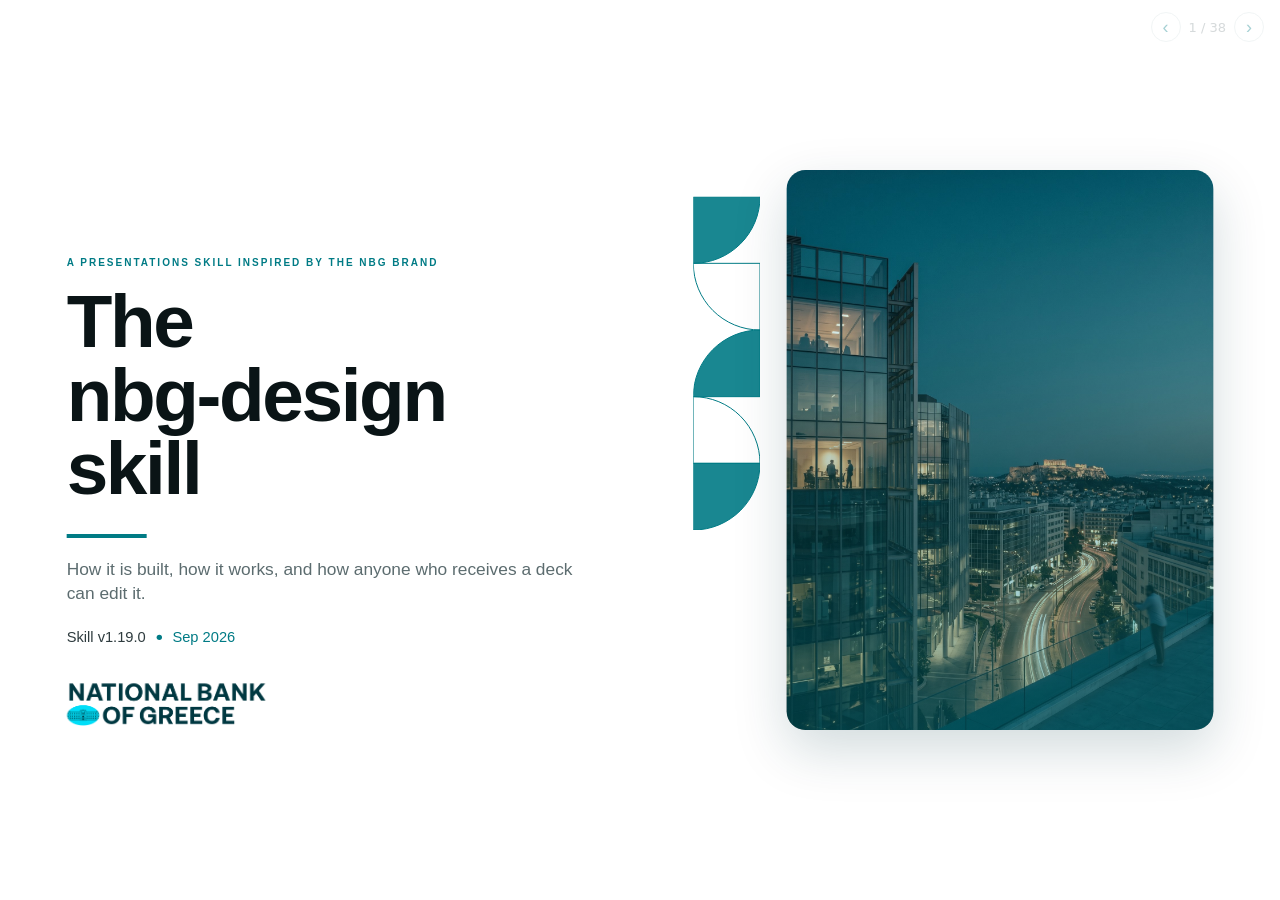
==== deck/NBG-Design-Skill-Explained-latest.html @ 37086b49 "The nbg-design skill — explained: 38-slide deck, generator, diagrams, GitHub Pages A self-contained " ====
<!doctype html>
<html lang="en"><head><meta charset="utf-8"><meta name="viewport" content="width=device-width,initial-scale=1">
<title>The nbg-design skill — a presentations skill inspired by the NBG brand</title>
<style>:root{--acc:#007B85;--ink:#0A1416;--ink2:#2E3B3E;--ink3:#5C6C6F;--hair:#D9E4E5;--hair2:#EBF1F2;--tint:rgba(0,123,133,.07)}
*{box-sizing:border-box}
html,body{margin:0;padding:0;background:#fff;overflow:hidden;height:100%}
body{font-family:"Aptos","Inter",-apple-system,BlinkMacSystemFont,"Segoe UI",Helvetica,Arial,sans-serif;color:var(--ink);-webkit-font-smoothing:antialiased}
#frame{position:fixed;inset:0;overflow:hidden;background:#fff}
#stage{position:absolute;left:0;top:0;width:1920px;height:1080px;transform-origin:0 0}
.slide{position:absolute;inset:0;width:1920px;height:1080px;background:#fff;display:none;overflow:hidden}
.slide.active{display:block}
#nav{position:fixed;right:16px;top:12px;opacity:.35;transition:opacity .2s;display:flex;gap:8px;align-items:center;font:13px/1 system-ui;color:#8A9699;z-index:9}
#nav button{border:1px solid var(--hair);background:#fff;color:var(--acc);width:30px;height:30px;border-radius:15px;cursor:pointer;font-size:18px;line-height:1}
b{font-weight:700}
.acc{color:var(--acc)}
.muted{color:var(--ink3)}
.light{font-weight:300}
sup{font-size:.5em;vertical-align:top;position:relative;top:.12em}
.ico{flex:none;display:block}

/* header / footer */
.hdr{position:absolute;left:80px;right:80px;top:56px}
.eyebrow{font-size:15px;font-weight:600;letter-spacing:.2em;text-transform:uppercase;color:var(--acc)}
.title{font-size:44px;line-height:1.1;font-weight:700;letter-spacing:-.3px;margin:14px 0 0;color:var(--ink)}
.title.big-t{font-size:60px;letter-spacing:-1px;margin-top:18px}
.sub{font-size:23px;line-height:1.35;color:var(--ink3);margin:14px 0 0;max-width:1640px}
.body{position:absolute;left:80px;right:80px;top:270px;bottom:120px}
.ftr{position:absolute;left:80px;right:80px;bottom:38px;height:34px;display:flex;align-items:center;justify-content:space-between}
.ftr-l{display:flex;align-items:center;gap:22px}
.ftr-note{font-size:14px;color:#8A9699}
.pg{font-size:16px;font-weight:600;color:#8A9699;font-variant-numeric:tabular-nums}
.logo-small{width:160px;height:34px;background:url("[data-uri]") no-repeat left center/contain}
.logo-primary{width:300px;height:64px;background:url("[data-uri]") no-repeat left center/contain}

/* cover */
.cover-l{position:absolute;left:100px;top:250px;width:900px}
.cover-title{font-size:132px;line-height:.98;font-weight:700;letter-spacing:-4px;margin:26px 0 0;color:var(--ink)}
.cover-rule{width:120px;height:6px;background:var(--acc);margin:44px 0 30px}
.cover-sub{font-size:26px;line-height:1.35;color:var(--ink3);max-width:760px;margin:0}
.cover-meta{display:flex;align-items:center;gap:16px;font-size:22px;margin-top:36px;color:var(--ink2)}
.cover-meta .dot{width:8px;height:8px;border-radius:4px;background:var(--acc)}
.cover-logo{position:absolute;left:0;top:640px}
.cover-photo{position:absolute;right:100px;top:120px;width:640px;height:840px;border-radius:28px;background-size:cover;background-position:center;box-shadow:0 30px 80px rgba(0,56,65,.18)}
.cover-photo::after{content:"";position:absolute;inset:0;border-radius:28px;background:linear-gradient(180deg,rgba(0,123,133,.05),rgba(0,123,133,.45))}
.motif{position:absolute;pointer-events:none;z-index:0}
.cover-photo{z-index:1}
.cover-l{z-index:2}

/* agenda */
.ag-left{position:absolute;left:100px;top:300px;width:460px}
.ag-title{font-size:96px;font-weight:700;letter-spacing:-3px;line-height:1;margin-top:26px}
.ag-rule{width:120px;height:6px;background:var(--acc);margin:40px 0 26px}
.ag-cap{font-size:20px;color:var(--ink3);line-height:1.4;margin:0}
.ag-vline{position:absolute;left:660px;top:120px;bottom:120px;width:1px;background:var(--hair)}
.ag-list{position:absolute;left:760px;top:118px;right:80px;margin:0;padding:0;list-style:none}
.ag-item{display:flex;align-items:center;gap:34px;height:92px;border-bottom:1px solid var(--hair2);font-size:30px;letter-spacing:.02em;color:var(--ink2)}
.ag-num{font-size:20px;font-weight:700;color:var(--acc);width:48px;font-variant-numeric:tabular-nums;opacity:.65}
.ag-item.on{color:var(--acc);font-weight:700}
.ag-item.on .ag-num{opacity:1}
.ag-item.on::before{content:"";width:12px;height:12px;border-radius:6px;background:var(--acc);margin-right:-18px}

/* generic layout */
.cols{display:grid}
.grid3{display:grid;grid-template-columns:repeat(3,1fr);gap:24px}
.grid4{display:grid;grid-template-columns:repeat(4,1fr);gap:22px}
.seclbl{font-size:15px;font-weight:700;letter-spacing:.16em;text-transform:uppercase;color:var(--acc);padding-left:16px;border-left:4px solid var(--acc);line-height:1.2}
.secblock{margin-bottom:44px}
.secblock .bul{font-size:26px;line-height:1.5;color:var(--ink2);margin:18px 0 0 20px;max-width:1100px}
.bul{font-size:22px;line-height:1.5;color:var(--ink2)}
.stat-col{display:flex;flex-direction:column;gap:22px}
.stat{border:1px solid var(--hair);border-left:5px solid var(--acc);border-radius:8px;padding:22px 26px}
.stat-n{font-size:52px;font-weight:700;color:var(--acc);letter-spacing:-1.5px;line-height:1}
.stat-l{font-size:17px;color:var(--ink3);line-height:1.35;margin-top:8px}
.band{border:1.5px solid var(--acc);border-radius:10px;background:var(--tint);padding:22px 40px}
.band-t{margin:0;font-size:26px;font-weight:700;color:var(--acc);text-align:center;line-height:1.35}
.band.big{display:flex;gap:40px;align-items:center;justify-content:space-around;padding:30px 48px}
.band-stat{text-align:center}
.band-stat.wide{max-width:520px}
.band-stat .stat-n{font-size:64px}
.band-stat .stat-l{font-size:18px}

.mini{border:1px solid var(--hair);border-top:4px solid var(--acc);border-radius:8px;padding:20px 24px 18px;background:#fff}
.mini-h{display:flex;align-items:center;gap:14px;font-size:20px;font-weight:700;margin-bottom:10px}
.mini p{margin:0;font-size:17.5px;line-height:1.45;color:var(--ink2)}
.mini.tall h4{font-size:22px;margin:16px 0 10px}
.mini.tall p{font-size:19px}
.numc{display:inline-flex;align-items:center;justify-content:center;border-radius:50%;background:var(--acc);color:#fff;font-weight:700;flex:none}

.card{border:1px solid var(--hair);border-top:5px solid var(--acc);border-radius:8px;padding:24px 28px;background:#fff}
.card-top{display:flex;justify-content:space-between;align-items:center}
.card h3{margin:0;font-size:24px;color:var(--acc);letter-spacing:.01em}
.card .lead{font-size:19px;font-weight:700;color:var(--ink);margin:16px 0 12px;line-height:1.35}
.card .small{font-size:17.5px;line-height:1.5;color:var(--ink2)}

/* operating model */
.panel{border:1px solid var(--hair);border-left:6px solid var(--hair);border-radius:8px;padding:30px 36px}
.panel.on{border-left-color:var(--acc)}
.panel-h{display:flex;align-items:center;gap:14px;font-size:24px;font-weight:700;margin-bottom:22px;text-transform:uppercase;letter-spacing:.02em}
.panel.on .panel-h{color:var(--acc)}
.stmt{display:flex;gap:16px;font-size:22px;line-height:1.45;color:var(--ink2);padding:16px 0;border-top:1px solid var(--hair2)}
.tick{flex:none;width:12px;height:12px;border-radius:6px;background:var(--acc);margin-top:12px;opacity:.7}
.panel.on .tick{opacity:1}
.arrow-col{display:flex;align-items:center;justify-content:center}

/* comparison table */
table{border-collapse:collapse;width:100%}
.cmp th{text-align:left;font-size:16px;letter-spacing:.14em;text-transform:uppercase;color:var(--ink3);padding:0 20px 16px;border-bottom:2px solid var(--acc)}
.cmp th.acc{color:var(--acc)}
.cmp td{padding:30px 20px;font-size:22px;line-height:1.45;border-bottom:1px solid var(--hair2);vertical-align:top;color:var(--ink2)}
.cmp td.dim{font-size:28px;font-weight:600;color:var(--acc)}
.cmp td.prop{color:var(--ink);font-weight:500;border-left:3px solid var(--acc)}

/* focus cards */
.fcard{display:flex;gap:18px;border:1px solid var(--hair);border-left:5px solid var(--acc);border-radius:8px;padding:18px 20px;min-height:150px}
.fico{flex:none;width:44px;padding-top:2px}
.fcard h4{margin:0 0 6px;font-size:21px}
.fcard p{margin:0;font-size:17px;line-height:1.4;color:var(--ink3)}

/* allocation */
.alloc-h{display:flex;gap:16px;border:1px solid var(--hair);border-left:6px solid var(--acc);border-radius:8px;padding:18px 20px;min-height:132px}
.alloc-h h4{margin:0 0 6px;font-size:22px}
.alloc-h p{margin:0;font-size:17px;line-height:1.4;color:var(--ink3)}
.alloc-list{list-style:none;margin:18px 0 0;padding:0}
.alloc-list li{font-size:16.5px;font-weight:600;padding:8px 0 8px 14px;border-bottom:1px solid var(--hair2);display:flex;gap:14px;line-height:1.3;border-left:3px solid var(--hair2)}
.alloc-list .cnt{color:var(--acc);width:26px;flex:none;font-size:18px}

/* plan columns (Sofia) */
.pcol{border:1px solid var(--hair);border-top:5px solid var(--acc);border-radius:8px;padding:26px 30px}
.pcol h3{margin:0;font-size:26px;color:var(--acc);text-transform:uppercase;letter-spacing:.02em}
.pdesc{font-size:16px;line-height:1.4;color:var(--ink3);margin:8px 0 14px;min-height:44px;padding-bottom:12px;border-bottom:2px solid var(--acc)}
.sublbl{font-size:18px;font-weight:700;color:var(--acc);margin:6px 0 4px}
.plist{list-style:none;margin:0;padding:0}
.plist li{display:flex;align-items:center;gap:14px;height:56px;border-bottom:1px solid var(--hair2)}
.plist .nm{flex:1;font-size:19px;font-weight:700}
.dot-d,.dot-h1,.dot-h2{width:12px;height:12px;border-radius:6px;flex:none;display:inline-block}
.dot-d{background:var(--acc)}.dot-h1{background:var(--acc);opacity:.55}.dot-h2{border:2px solid var(--acc);width:12px;height:12px}
.pill{display:inline-flex;align-items:center;justify-content:center;padding:0 14px;height:30px;border-radius:15px;font-size:14.5px;font-weight:700;white-space:nowrap;letter-spacing:.02em}
.pill.done{background:var(--acc);color:#fff}
.pill.h1{border:2px solid var(--acc);color:var(--acc)}
.pill.h2{border:2px dashed var(--acc);color:var(--acc)}
.pill.prog{background:var(--tint);color:var(--acc);border:1px solid var(--acc)}
.pill.grey{border:1.5px solid #B8C6C8;color:var(--ink3)}
.legend{position:absolute;left:0;bottom:24px;display:flex;gap:36px;font-size:15px;color:var(--ink3);align-items:center}
.legend span{display:flex;align-items:center;gap:8px}
.legend i{display:inline-block}
.sw{width:16px;height:16px;border-radius:3px;background:var(--acc)}

/* charts */
.chart-wrap{position:relative}
.chart{display:block}
.ax{font-size:14px;fill:var(--ink3);font-family:inherit}
.ax.yr{font-weight:700;fill:var(--acc);letter-spacing:.1em}
.bl{font-size:12.5px;fill:var(--ink3);font-family:inherit}
.bl.w{fill:#fff;font-weight:600}
.mk{font-size:16px;fill:var(--ink);font-weight:600;font-family:inherit}
.mk.acc{fill:var(--acc)}
.callout-float{position:absolute;left:120px;top:20px;width:520px;border:1.5px solid var(--acc);border-radius:10px;background:#fff;padding:18px 22px;font-size:18px;color:var(--ink2);line-height:1.35;display:flex;gap:18px;align-items:center}
.chart-legend{bottom:-38px;left:100px}

/* voice phases */
.phase{border:1px solid var(--hair);border-radius:8px;overflow:hidden}
.phase-h{background:var(--acc);color:#fff;font-size:19px;font-weight:700;letter-spacing:.06em;text-transform:uppercase;padding:14px 24px}
.phase>.cols{padding:22px 22px 0}
.vcard{border:1px solid var(--hair);border-top:4px solid var(--acc);border-radius:8px;padding:20px 22px;display:flex;flex-direction:column;min-height:300px}
.vcard h4{font-size:21px;margin:14px 0 10px;line-height:1.25}
.vcard p{margin:0;font-size:17px;line-height:1.45;color:var(--ink2);flex:1}
.vfoot{display:flex;justify-content:space-between;align-items:center;margin-top:16px}
.date{font-size:15px;color:var(--ink3)}
.keyc{padding:22px 24px 26px}
.keyc ul{margin:12px 0 0;padding-left:34px;font-size:18px;line-height:1.7;color:var(--ink2)}

/* tables */
.tbl th{text-align:left;font-size:14px;letter-spacing:.12em;text-transform:uppercase;color:var(--acc);padding:12px 16px;border-bottom:2px solid var(--acc);font-weight:700}
.tbl td{padding:13px 16px;font-size:17.5px;line-height:1.4;border-bottom:1px solid var(--hair2);vertical-align:top;color:var(--ink2)}
.tbl td.b,.tbl .b{font-weight:700;color:var(--ink)}
.tbl td.n{color:var(--acc);font-weight:700;font-variant-numeric:tabular-nums}
.tbl .c{text-align:center}
.tbl .r,.tbl th.r{text-align:right;font-variant-numeric:tabular-nums}
.tbl.compact td{padding:6px 14px;font-size:15.5px;line-height:1.3}
.tbl.compact th{padding:8px 14px}
.tbl.compact .pill{height:26px;font-size:13px;width:130px;padding:0}
.date-s{display:block;font-size:13px;color:var(--ink3);margin-top:3px}
.tbl.pf td{padding:16px 16px;font-size:17px}
.tbl.pf td.dm{font-size:14px;line-height:1.5}
.tbl.cmp2 td{font-size:19px;padding:14px 20px}
.tbl.cmp2 th{font-size:15px}

/* four cards + plan */
.card4{border:1px solid var(--hair);border-top:5px solid var(--acc);border-radius:8px;padding:22px 24px;min-height:470px}
.card4-h{display:flex;align-items:center;gap:16px}
.card4 h4{font-size:22px;line-height:1.25;margin:16px 0 12px;padding-bottom:12px;border-bottom:2px solid var(--tint)}
.card4-b{font-size:16.5px;line-height:1.45;color:var(--ink2)}
.card4-b p{margin:0 0 10px}
.card4-b p.sm{margin-bottom:4px;color:var(--ink3)}
.card4-b ul{margin:0;padding-left:20px}
.card4-b li{margin:0 0 6px}
.plan-lbl{display:flex;align-items:center;gap:20px;margin:26px 0 14px}
.plan-lbl span{font-size:14px;font-weight:700;letter-spacing:.16em;text-transform:uppercase;color:var(--acc)}
.plan-lbl i{flex:1;height:2px;background:var(--acc)}
.plan{gap:22px}
.ph{display:flex;gap:16px;border:1px solid var(--hair);border-radius:8px;background:var(--tint);padding:14px 18px}
.ph-ico{flex:none;padding-top:2px}
.ph-b{flex:1}
.ph-t{display:flex;justify-content:space-between;align-items:center;font-size:19px;font-weight:700}
.ph p{margin:6px 0 0;font-size:15.5px;line-height:1.4;color:var(--ink2)}
.ph-d{text-align:right;font-size:15px;color:var(--ink3);margin-top:6px;font-variant-numeric:tabular-nums}

/* demo */
.body.demo{display:flex;flex-direction:column;align-items:center;justify-content:center;gap:40px}
.demo-big{font-size:120px;font-weight:800;letter-spacing:-3px;color:var(--ink)}
.demo-cap{font-size:26px;color:var(--ink3);letter-spacing:.06em}

/* tools */
.axis{display:flex;align-items:center;gap:20px;font-size:15px;font-weight:700;letter-spacing:.14em;text-transform:uppercase;color:var(--ink3);margin-bottom:20px}
.axis i{flex:1;height:1.5px;background:var(--hair);position:relative}
.axis i::after{content:"";position:absolute;right:-2px;top:-5px;border:6px solid transparent;border-left:10px solid var(--acc)}
.tool{border:1px solid var(--hair);border-top:5px solid var(--acc);border-radius:8px;padding:22px 24px;display:flex;flex-direction:column;min-height:520px}
.tool-h{display:flex;justify-content:space-between;align-items:baseline}
.tool h3{margin:0;font-size:30px;letter-spacing:-.5px}
.users{font-size:14px;font-weight:700;color:var(--acc);letter-spacing:.04em;text-transform:uppercase}
.aud{font-size:13px;font-weight:700;letter-spacing:.16em;text-transform:uppercase;color:var(--acc);margin:6px 0 18px;padding-bottom:14px;border-bottom:2px solid var(--tint)}
.lbl{font-size:12.5px;letter-spacing:.16em;text-transform:uppercase;color:var(--ink3);font-weight:700;margin-top:6px}
.tool p{margin:8px 0 18px;font-size:17px;line-height:1.45;color:var(--ink2)}
.how{font-size:15px;font-weight:700;color:var(--acc);letter-spacing:.06em;text-transform:uppercase;margin-top:8px}
.depth{margin-top:auto;display:flex;align-items:center;gap:14px;font-size:12.5px;letter-spacing:.16em;text-transform:uppercase;color:var(--ink3);font-weight:700}
.depth i{flex:1;height:10px;border-radius:5px;background:var(--hair2);display:block;position:relative;overflow:hidden}
.depth b{position:absolute;left:0;top:0;bottom:0;background:var(--acc);border-radius:5px}
.insight{display:flex;align-items:center;gap:28px;margin-top:28px;padding:14px 0;border-top:1.5px solid var(--acc);border-bottom:1px solid var(--hair2)}
.insight .tag{background:var(--acc);color:#fff;font-size:13px;font-weight:700;letter-spacing:.14em;text-transform:uppercase;padding:10px 22px;border-radius:4px;flex:none}
.insight p{margin:0;font-size:22px;color:var(--ink2)}

/* heatmap */
.tool-desc h3{margin:0 0 4px;font-size:26px}
.tool-desc h3+.lbl{margin-top:0}
.tool-desc p{margin:6px 0 28px;font-size:17px;line-height:1.45;color:var(--ink2)}
.heat th{font-size:13px;letter-spacing:.14em;text-transform:uppercase;color:var(--ink3);padding:0 8px 10px;text-align:center;font-weight:700}
.heat tbody th{text-align:right;font-size:16px;letter-spacing:0;text-transform:none;color:var(--ink);padding:0 16px 0 0}
.heat td{padding:2px 5px}
.heat td.hm div{height:36px;border-radius:5px;display:flex;align-items:center;justify-content:center;font-size:16px;font-weight:600}
.heat td.tot{font-size:16px;font-weight:700;text-align:center;color:var(--ink);width:110px}
.heat tr.sum td{border-top:2px solid var(--acc);text-align:center;font-weight:700;font-size:17px;padding-top:10px;color:var(--acc)}
.hm-legend{bottom:24px;left:0}

/* training */
.frame{border:1px solid var(--hair);border-radius:10px;padding:28px 34px 26px;position:relative}
.frame-t{position:absolute;top:-16px;left:30px;background:#fff;padding:0 16px;font-size:24px;font-weight:700;color:var(--acc)}
.cult{gap:40px;margin-top:8px}
.cult>div{text-align:center;display:flex;flex-direction:column;align-items:center}
.cult h4{font-size:20px;margin:12px 0 6px}
.cult p{margin:0;font-size:16.5px;line-height:1.4;color:var(--ink3)}
.fw{display:flex;gap:18px;padding:12px 0;border-bottom:1px solid var(--hair2)}
.fw:last-child{border-bottom:0}
.fw h4{margin:0 0 4px;font-size:19px}
.fw p{margin:0;font-size:16px;line-height:1.4;color:var(--ink3)}

/* news */
.news{border-left:5px solid var(--acc);padding:4px 0 4px 24px}
.news h4{margin:0 0 12px;font-size:22px;color:var(--acc)}
.news p,.news li{font-size:18.5px;line-height:1.5;color:var(--ink2);margin:0 0 12px}
.news ul{margin:0;padding-left:20px}

/* next steps */
.stairs{display:flex;align-items:center}
.steps{list-style:none;margin:0;padding:0}
.steps li{display:flex;align-items:center;gap:26px;height:112px;font-size:25px;line-height:1.35;color:var(--ink2)}

/* MyNBG */
.node{padding:16px 0 20px;border-bottom:1px solid var(--hair2)}
.node h4{margin:12px 0 6px;font-size:20px}
.node p{margin:0;font-size:16px;line-height:1.4;color:var(--ink3)}
.stages{display:grid;grid-template-columns:repeat(4,1fr);text-align:center;font-size:15px;font-weight:700;color:var(--ink3);padding-bottom:12px;border-bottom:1px solid var(--hair)}
.track{padding:20px 0 8px;position:relative}
.track-h{display:flex;justify-content:space-between;align-items:center;margin-bottom:10px}
.tag-o{display:inline-block;border:2px solid var(--acc);color:var(--acc);border-radius:16px;padding:4px 14px;font-size:14px;font-weight:700}
.bar{height:14px;border-radius:7px;background:var(--hair2);position:relative}
.bar i{position:absolute;left:0;top:0;bottom:0;background:var(--acc);border-radius:7px}
.bar b{position:absolute;top:-5px;width:24px;height:24px;border-radius:12px;background:#fff;border:3px solid var(--acc)}
.track p{margin:10px 0 0;font-size:15.5px;line-height:1.4;color:var(--ink3)}
.mynbg-r{padding:30px 0 0 30px;border-left:1px solid var(--hair)}
.mynbg-r h4{font-size:22px;margin:18px 0 8px}
.mynbg-r p{font-size:17px;line-height:1.45;color:var(--ink3);margin:0}

/* PFM */
.half{padding:0 40px 0 0}
.half.r{padding:0 0 0 40px;border-left:1px solid var(--hair)}
.half-t{font-size:26px;font-weight:700;color:var(--acc);text-align:center;letter-spacing:.02em;text-transform:uppercase;margin-bottom:14px}
.half-t.l{text-align:left}
.half-t .sub-acc{display:block;font-size:17px;text-transform:none;letter-spacing:0;color:var(--acc);font-weight:600;margin-top:2px}
.pfm-row{display:grid;grid-template-columns:1fr auto;gap:24px;align-items:center;padding:18px 0;border-bottom:1px solid var(--hair2);min-height:170px}
.pfm-row h4{margin:0 0 6px;font-size:22px}
.pfm-row p{margin:0 0 10px;font-size:16px;line-height:1.4;color:var(--ink3)}
.pfm-stats{display:flex;gap:16px}
.pfm-stats .stat{padding:14px 18px}
.pfm-stats .stat-n{font-size:34px}
.pfm-stats .stat-l{font-size:14px}
.chips{display:flex;gap:12px}
.chips.v{flex-direction:column}
.chips span{display:inline-flex;align-items:center;gap:8px;border:1px solid var(--hair);border-radius:8px;padding:8px 14px;font-size:15px;font-weight:600}

/* AI in delivery */
.phases4 .pcol4{border-left:1px solid var(--hair);padding:0 22px;display:flex;flex-direction:column;min-height:670px}
.phases4 .pcol4:first-child{border-left:0;padding-left:0}
.pcol4 h3{margin:4px 0 12px;font-size:28px;color:var(--acc)}
.pico{display:flex;justify-content:center;padding:6px 0 18px}
.chips-list{list-style:none;margin:0;padding:0}
.chips-list li{display:flex;gap:14px;align-items:flex-start;font-size:16px;line-height:1.35;color:var(--ink2);margin-bottom:14px}
.chip{flex:none;width:44px;height:44px;border-radius:22px;background:var(--acc);color:#fff;font-size:13px;font-weight:700;display:inline-flex;align-items:center;justify-content:center}
.pfoot{margin-top:auto;display:flex;flex-direction:column;gap:10px;align-items:flex-start;font-size:16px;font-weight:700;padding-top:16px;border-top:1px solid var(--hair2)}
.usecase{margin-top:auto}
.uc{display:flex;gap:14px;border:1.5px solid var(--acc);border-radius:10px;background:var(--tint);padding:14px 16px;margin-top:12px;font-size:15.5px;line-height:1.4}

/* Appian */
.urow{border-left:4px solid var(--acc);padding:6px 0 10px 18px;margin-bottom:14px}
.urow-h{display:flex;justify-content:space-between;align-items:center;gap:16px}
.urow h4{margin:0;font-size:20px}
.status-t{font-size:15px;color:var(--ink3);white-space:nowrap}
.urow p{margin:6px 0 0;font-size:16px;line-height:1.4;color:var(--ink3)}
.dates{list-style:none;margin:-6px 0 14px 22px;padding:0;font-size:15.5px;color:var(--ink2)}
.dates li{display:flex;justify-content:space-between;gap:20px;padding:3px 0}
.pilot{font-size:20px;color:var(--acc);font-weight:600;margin-top:6px}

/* assembly line */
.asm{display:grid;grid-template-columns:230px 24px 1fr 24px 1fr 24px 1fr 24px 230px;align-items:stretch;min-height:390px}
.side{border:1px solid var(--hair);border-radius:24px;background:var(--tint);padding:26px 22px;text-align:center;display:flex;flex-direction:column;align-items:center;justify-content:center}
.side h4{margin:14px 0 8px;font-size:20px;line-height:1.25}
.side p{margin:0;font-size:15.5px;line-height:1.4;color:var(--ink3)}
.conn{align-self:center;height:2px;background:var(--acc)}
.step{border:1px solid var(--hair);border-top:5px solid var(--acc);border-radius:8px;padding:20px 24px}
.step-h{display:flex;justify-content:space-between;align-items:center}
.stepn{background:var(--acc);color:#fff;font-weight:700;font-size:20px;padding:4px 14px;border-radius:5px}
.step h4{margin:16px 0 10px;font-size:22px;line-height:1.25;padding-bottom:10px;border-bottom:2px solid var(--tint)}
.step ul{margin:0 0 12px;padding-left:20px;font-size:17px;font-weight:700;line-height:1.7}
.step p{margin:0;font-size:16px;line-height:1.4;color:var(--ink3)}
.asm+.band{margin-top:26px}
.score{margin-top:22px}
.srow{display:grid;grid-template-columns:170px 130px 1fr 1fr;gap:20px;align-items:center;padding:8px 0;border-bottom:1px solid var(--hair2);font-size:19px}
.srow .k{font-weight:600}
.srow .v.acc{font-weight:700}

/* risk lab */
.vision{display:grid;grid-template-columns:1fr 60px 1fr 60px 1fr;align-items:center;gap:0;margin-top:10px}
.vnode{text-align:center;display:flex;flex-direction:column;align-items:center;gap:10px}
.vico{width:96px;height:96px;border-radius:48px;border:2px solid var(--acc);display:flex;align-items:center;justify-content:center;background:var(--tint)}
.vnode h4{margin:2px 0 0;font-size:21px}
.vnode p{margin:0;font-size:16px;line-height:1.4;color:var(--ink3);max-width:420px}
.vflow{display:flex;justify-content:center}
.tl{display:grid;grid-template-columns:repeat(3,1fr);gap:40px;position:relative;padding-top:26px;margin-top:6px}
.tl-line{position:absolute;left:0;right:0;top:12px;height:3px;background:var(--acc)}
.tl-item{position:relative;text-align:center;display:flex;flex-direction:column;align-items:center}
.tl-item i{position:absolute;top:-26px;width:22px;height:22px;border-radius:11px;background:#fff;border:3px solid var(--acc)}
.tl-item h4{margin:10px 0 4px;font-size:20px}
.tl-item p{margin:0;font-size:16px;line-height:1.4;color:var(--ink3);max-width:440px}

/* real estate */
.recard{display:flex;gap:18px;border:1px solid var(--hair);border-left:5px solid var(--acc);border-radius:8px;padding:16px 20px;margin-bottom:14px}
.recard.dim{border-left-color:#B8C6C8}
.recard h4{margin:0 0 4px;font-size:20px}
.recard p{margin:0;font-size:16px;line-height:1.4;color:var(--ink3)}
.half-t.muted{color:var(--ink3)}
#nav:hover{opacity:1}

/* --- v11 additions: lessons list, what-works cards, allocation split, bar list --- */
.lessons{list-style:none;margin:12px 0 0;padding:0}
.lessons li{font-size:17.5px;line-height:1.42;color:var(--ink2);padding:8px 0 8px 18px;border-left:3px solid var(--hair2);margin:0 0 6px}
.lessons li b{color:var(--ink)}
.wcard{border:1px solid var(--hair);border-top:5px solid var(--acc);border-radius:8px;padding:24px 28px 20px;background:#fff;min-height:520px}
.wcard-h{display:flex;align-items:center;gap:16px}
.wcard .kick,.alloc .kick{font-size:14px;font-weight:700;letter-spacing:.16em;text-transform:uppercase;color:var(--acc)}
.wcard h4{font-size:26px;line-height:1.2;margin:18px 0 12px;padding-bottom:12px;border-bottom:2px solid var(--tint)}
.wcard p{font-size:18.5px;line-height:1.5;color:var(--ink2);margin:0 0 12px}
.wcard p b{color:var(--ink)}
.ww-band{margin-top:28px;display:flex;gap:28px;align-items:center;padding:18px 32px}
.ww-band .lbl2{font-size:14px;font-weight:700;letter-spacing:.16em;text-transform:uppercase;color:var(--acc);white-space:nowrap}
.ww-band p{margin:0;font-size:20px;line-height:1.4;color:var(--ink)}
.alloc-h .kick{margin-bottom:4px}
.alloc-list.big li{font-size:18.5px;padding:9px 0 9px 16px}
.ho-stats{display:grid;grid-template-columns:1fr 1fr;gap:18px;margin-top:22px}
.ho-note{font-size:18px;line-height:1.5;color:var(--ink2);margin:22px 4px 0}
.hbars{border:1px solid var(--hair);border-radius:8px;padding:22px 28px}
.hbar-row{display:grid;grid-template-columns:270px 1fr 56px;align-items:center;gap:18px;height:44px}
.hb-l{font-size:18px;text-align:right;color:var(--ink)}
.hbar{display:block;height:20px}
.hbar i{display:block;height:20px;border-radius:4px;background:var(--acc)}
.hbar i.lt{opacity:.35}
.hb-n{font-size:18px;color:var(--ink)}/* --- nbg-design skill deck additions --- */
.logo-knockout{width:300px;height:64px;background:url("[data-uri]") no-repeat left center/contain}
.slide.dark{background:#003841}
.dv-num{position:absolute;left:120px;top:150px;font-size:260px;font-weight:700;letter-spacing:-12px;line-height:1;color:rgba(255,255,255,.10)}
.dv-l{position:absolute;left:120px;top:420px;width:1400px;color:#fff}
.dv-eyebrow{font-size:18px;font-weight:600;letter-spacing:.22em;text-transform:uppercase;color:#00CFE7}
.dv-title{font-size:96px;line-height:1.02;font-weight:700;letter-spacing:-3px;margin:22px 0 0;color:#fff}
.dv-rule{width:120px;height:6px;background:#00ADBF;margin:40px 0 28px}
.dv-sub{font-size:28px;line-height:1.4;color:rgba(255,255,255,.78);max-width:1200px;margin:0}
.dv-logo{position:absolute;left:120px;bottom:80px}
.dv-pg{position:absolute;right:80px;bottom:44px;font-size:16px;font-weight:600;color:rgba(255,255,255,.5)}
.dv-motif{position:absolute;right:120px;top:120px;display:grid;grid-template-columns:repeat(3,110px);gap:14px}
.dv-motif i{display:block;width:110px;height:110px;background:#007B85;opacity:.55}
.dv-motif i:nth-child(2n){border-radius:0 110px 0 0;background:#00ADBF}
.dv-motif i:nth-child(3n){border-radius:110px 0 0 0}
.dv-motif i:nth-child(5){background:#00CFE7;border-radius:0 0 110px 0}

.cover-title.sm{font-size:112px;letter-spacing:-3.5px}
.kbd{display:inline-block;border:1px solid #BEC1BE;border-bottom-width:3px;border-radius:6px;padding:2px 9px;font-size:15px;font-weight:700;color:var(--ink);background:#F5F8F6;line-height:1.3;font-family:inherit;white-space:nowrap}
.code{font-family:"SF Mono",Menlo,Consolas,monospace;font-size:15.5px;color:#003841;background:#EBF1F2;border-radius:5px;padding:2px 8px;white-space:nowrap}
.mini ul{margin:6px 0 0;padding-left:20px}
.mini li{font-size:17px;line-height:1.45;color:var(--ink2);margin-bottom:5px}
.mini li b{color:var(--ink)}
.mini h4{margin:0}

/* flow of steps */
.flow{display:grid;grid-template-columns:repeat(5,1fr);gap:0;align-items:stretch}
.flow .step{position:relative}
.flow .step:not(:last-child)::after{content:"";position:absolute;right:-22px;top:50%;width:22px;height:2px;background:var(--acc)}
.flow .step:not(:last-child)::before{content:"";position:absolute;right:-24px;top:50%;margin-top:-6px;border:6px solid transparent;border-left:8px solid var(--acc)}
.flow{gap:24px}
.step .cmd{display:block;margin-top:12px;font-family:"SF Mono",Menlo,Consolas,monospace;font-size:14px;color:#003841;background:#EBF1F2;border-radius:6px;padding:8px 10px;white-space:normal;line-height:1.4}

/* palette */
.pal{display:grid;grid-template-columns:repeat(9,1fr);gap:16px}
.sw2{border-radius:10px;overflow:hidden;border:1px solid var(--hair)}
.sw2 i{display:block;height:150px}
.sw2 div{padding:12px 14px}
.sw2 b{display:block;font-size:17px}
.sw2 span{display:block;font-size:14px;color:var(--ink3);font-family:Menlo,Consolas,monospace;margin-top:3px}
.sw2 small{display:block;font-size:14px;color:var(--ink2);line-height:1.35;margin-top:6px}

/* file tree */
.tree{font-family:"SF Mono",Menlo,Consolas,monospace;font-size:16.5px;line-height:1.75;color:var(--ink2)}
.tree b{color:var(--ink);font-weight:700}
.tree .d{color:var(--acc);font-weight:700}
.tree .sz{color:#8A9699;font-size:14px;margin-left:10px}
.tree .cm{color:#8A9699;font-family:inherit;margin-left:12px;font-size:15px}

/* mock menu & toolbar */
.mock{border:1px solid #BEC1BE;border-radius:12px;background:#fff;box-shadow:0 24px 60px rgba(0,56,65,.18);overflow:hidden;font-size:17px}
.mock-h{display:flex;align-items:center;gap:6px;padding:10px 14px;border-bottom:3px solid var(--acc);background:#F5F8F6}
.mock-h .tab{padding:6px 14px;border-radius:6px;font-weight:700;color:var(--ink3)}
.mock-h .tab.on{background:var(--acc);color:#fff}
.mock-h .sp{flex:1}
.mock-h .ic{color:var(--ink3);font-size:16px;padding:0 6px}
.mock-sec{padding:8px 16px 4px;font-size:12.5px;font-weight:700;letter-spacing:.16em;text-transform:uppercase;color:var(--acc)}
.mock-i{display:flex;justify-content:space-between;align-items:center;padding:9px 18px;border-bottom:1px solid #EBF1F2}
.mock-i b{font-weight:600;color:var(--ink)}
.mock-i span{font-size:14px;color:#8A9699}
.mock-i.dim b{color:#8A9699;font-weight:500}
.tbar{display:flex;align-items:center;gap:8px;border:1px solid #BEC1BE;border-radius:12px;padding:10px 12px;background:#fff;box-shadow:0 16px 40px rgba(0,56,65,.16);flex-wrap:wrap}
.tbar .grip{color:#BEC1BE;font-size:20px;letter-spacing:-4px;margin-right:4px}
.tbar .bt{border:1px solid #D9E4E5;border-radius:6px;padding:6px 11px;font-size:15px;font-weight:700;background:#fff;color:var(--ink)}
.tbar .bt.on{background:var(--acc);color:#fff;border-color:var(--acc)}
.tbar .sel{border:1px solid #D9E4E5;border-radius:6px;padding:6px 10px;font-size:14px;color:var(--ink2);background:#F5F8F6}
.tbar .sep{width:1px;height:26px;background:#D9E4E5;margin:0 4px}
.tbar .dot{width:18px;height:18px;border-radius:9px;border:1px solid rgba(0,0,0,.12)}
.tbar .lab{font-size:13px;color:#8A9699;margin-right:2px}

/* two-column explainer with a big list */
.two{display:grid;grid-template-columns:1fr 1fr;gap:48px}
.lst{list-style:none;margin:0;padding:0}
.lst li{display:flex;gap:16px;align-items:flex-start;font-size:19px;line-height:1.45;color:var(--ink2);padding:12px 0;border-bottom:1px solid var(--hair2)}
.lst li b{color:var(--ink)}
.lst .ico{margin-top:2px}
.lst.tight li{font-size:17.5px;padding:9px 0}

/* timeline of versions */
.vt{position:relative;display:grid;grid-template-columns:repeat(6,1fr);gap:18px;padding-top:34px}
.vt::before{content:"";position:absolute;left:0;right:0;top:14px;height:3px;background:var(--acc)}
.vt .v{position:relative;border:1px solid var(--hair);border-radius:8px;padding:14px 16px;min-height:150px}
.vt .v::before{content:"";position:absolute;left:18px;top:-30px;width:20px;height:20px;border-radius:10px;background:#fff;border:3px solid var(--acc)}
.vt .v b{display:block;font-size:20px;color:var(--acc)}
.vt .v span{display:block;font-size:14px;color:#8A9699;margin:2px 0 8px}
.vt .v p{margin:0;font-size:15.5px;line-height:1.4;color:var(--ink2)}

.tbl th{white-space:nowrap}
.tbl td.c{text-align:center}
.tbl .code{font-size:14.5px}
.pill.grey{background:#EBF1F2;color:var(--ink3);border-color:#D9E4E5}

/* --- v1 fixes: fill the body, bigger type --- */
.body.fill{display:flex;flex-direction:column;gap:34px}
.body.fill>.grid3,.body.fill>.grid4,.body.fill>.two,.body.fill>.cols,.body.fill>.flow{flex:1;min-height:0}
.body.fill>.two>div>.lst:last-child{margin-bottom:0}
.body.fill .insight,.body.fill .band.big{margin-top:0}
.body.fill .vt{flex:1}
.body.fill .vt .v{min-height:0}
.mini.tall li,.mini.tall p{font-size:19.5px;line-height:1.5}
.mini.tall .mini-h{margin-bottom:14px}
.mini.tall li{margin-bottom:8px}
.lst li{font-size:20px;padding:14px 0}
.lst.tight li{font-size:19px;padding:11px 0}
.step p{font-size:17.5px;line-height:1.45}
.step h4{font-size:23px}
.vt .v p{font-size:17px;line-height:1.45}
.vt .v b{font-size:22px}
.dv-bg{position:absolute;inset:0;background:#003841}
.pal .sw2 i{height:130px}
.lst li{font-size:21.5px;padding:17px 0;line-height:1.5}
.lst.tight li{font-size:20.5px;padding:14px 0;line-height:1.5}
.body.fill>.two>div>.lst li:last-child{border-bottom:1px solid var(--hair2)}
.body.fill .vt{flex:0 0 auto}
.body.fill .vt+.band.big{margin-top:auto}
.grid3 .mini.tall li,.grid3 .mini.tall p{font-size:21px;line-height:1.5}
.dg{position:absolute;inset:0}
.dg svg{width:1760px;height:640px;display:block}
.photo-athens{background-image:url("[data-uri]");background-position:center 40%}

/* tabbed toolbar panel (mock) */
.tbp{display:flex;align-items:stretch;border:1px solid #BEC1BE;border-radius:12px;background:#fff;box-shadow:0 16px 40px rgba(0,56,65,.16);overflow:hidden}
.tbp-side{display:flex;flex-direction:column;align-items:center;justify-content:flex-start;gap:6px;padding:8px 6px;border-right:1px solid #EBF1F2;background:#F5F8F6;color:#8A9699;font-size:15px}
.tbp-side .grip{color:#BEC1BE;font-size:20px;letter-spacing:-4px;line-height:1}
.tbp-main{flex:1;min-width:0;padding:6px 10px 4px}
.tbp-tabs{display:flex;gap:4px;padding:0 2px 6px;margin-bottom:4px;border-bottom:1px solid rgba(0,56,65,.10)}
.tbp-tabs .tt{padding:4px 14px;border-radius:6px;font-size:12.5px;font-weight:700;letter-spacing:.14em;text-transform:uppercase;color:#8A9699}
.tbp-tabs .tt.on{background:var(--acc);color:#fff}
.tbp .tbar{border:0;box-shadow:none;border-radius:0;padding:6px 2px}
.tbp .tbar+.tbar{border-top:1px solid rgba(0,56,65,.10);margin-top:2px!important}
.tbp .tbar .grip{display:none}
.tbstack{display:flex;flex-direction:column;gap:12px;zoom:.78}
/* shortcuts */
.keys4{align-items:start}
.kt .seclbl{margin-bottom:14px}
.tbl.keys{width:100%;border-collapse:collapse}
.tbl.keys td{padding:9px 8px 9px 0;border-bottom:1px solid var(--hair2);font-size:18px;line-height:1.35;color:var(--ink2);vertical-align:top}
.tbl.keys td.kc{white-space:nowrap;width:1%;padding-right:12px}
.tbl.keys td.kc .kbd{font-size:15px;padding:2px 8px;border-bottom-width:2px}

/* assistant screenshots */
.shots{align-items:stretch}
.shotfig{margin:0;display:flex;flex-direction:column;min-height:0}
.shotbox{flex:1;min-height:0;display:flex;align-items:flex-start;justify-content:center;border:1px solid var(--hair);border-radius:12px;background:#F5F8F6;padding:14px;overflow:hidden}
.shotbox img{max-width:100%;max-height:100%;width:auto;height:auto;object-fit:contain;border-radius:8px}
.shotfig figcaption{margin-top:14px;font-size:17px;line-height:1.4;color:var(--ink2)}
.shotfig figcaption b{display:block;font-size:19px;color:var(--ink);margin-bottom:3px}

/* command block on the install slide */
.cmdblock{background:#0A1416;color:#F5F8F6;border-radius:12px;padding:22px 26px;font-family:"SF Mono",Menlo,Consolas,monospace;font-size:19px;line-height:1.75;margin-bottom:22px}
.cmdblock .cmdl{white-space:nowrap}
.cmdblock .cm{color:#00CFE7;opacity:.85}

/* scripts slide: seven rows + five library cards */
.tbl.compact th{padding:9px 14px}
.tbl.compact td{padding:9px 14px;font-size:16px;line-height:1.35}
.libs{display:grid;grid-template-columns:repeat(5,1fr);gap:16px;margin-top:22px}
.libs .mini{padding:16px 18px}
.libs .mini h4,.libs .mini .mini-t{font-size:16px}
.libs .mini p{font-size:14.5px;line-height:1.4;margin:0}
</style></head>
<body>
<div id="frame"><div id="stage">
<section class="slide cover" data-n="1">
  <div class="cover-l">
    <div class="eyebrow">A Presentations Skill inspired by the NBG Brand</div>
    <h1 class="cover-title sm">The<br>nbg-design<br>skill</h1>
    <div class="cover-rule"></div>
    <p class="cover-sub">How it is built, how it works, and how anyone who receives a deck can edit it.</p>
    <div class="cover-meta"><span>Skill v1.19.0</span><span class="dot"></span><span class="acc">Sep 2026</span></div>
    <div class="logo-primary cover-logo"></div>
  </div>
  <div class="cover-photo photo-athens"></div>
  <svg class="motif" style="left:1040px;top:160px;opacity:1" width="100" height="500" viewBox="0 0 100 500"><path d="M0,0 h100 a100,100 0 0 1 -100,100 z" fill="#007B85" fill-opacity="0.9" stroke="#007B85" stroke-width="1.5"/><path d="M100,100 v100 a100,100 0 0 1 -100,-100 z" fill="none" fill-opacity="0.9" stroke="#007B85" stroke-width="1.5"/><path d="M100,300 h-100 a100,100 0 0 1 100,-100 z" fill="#007B85" fill-opacity="0.9" stroke="#007B85" stroke-width="1.5"/><path d="M0,400 v-100 a100,100 0 0 1 100,100 z" fill="none" fill-opacity="0.9" stroke="#007B85" stroke-width="1.5"/><path d="M0,400 h100 a100,100 0 0 1 -100,100 z" fill="#007B85" fill-opacity="0.9" stroke="#007B85" stroke-width="1.5"/></svg>
</section><section class="slide " data-n="2">
    <div class="ag-left">
      <div class="eyebrow">nbg-design · Sep 2026</div>
      <div class="ag-title">Agenda</div>
      <div class="ag-rule"></div>
      <p class="ag-cap">Three sections. Each stands on its own.</p>
    </div>
    <div class="ag-vline"></div>
    <ul class="ag-list" style="top:200px">
      <li class="ag-item on"><span class="ag-num">01</span><span class="ag-lbl">WHAT IT MAKES POSSIBLE</span></li>
      <li class="ag-item on"><span class="ag-num">02</span><span class="ag-lbl">ASK, BUILD, EDIT</span></li>
      <li class="ag-item on"><span class="ag-num">03</span><span class="ag-lbl">MAKE IT YOUR OWN</span></li>
    </ul><div class="ftr"><div class="ftr-l"><div class="logo-small"></div><span class="ftr-note"></span></div><span class="pg">2</span></div></section><section class="slide cover" data-n="3">
  <div class="dv-bg"></div>
  <div class="dv-num">01</div>
  <div class="dv-motif"><i></i><i></i><i></i><i></i><i></i><i></i><i></i><i></i><i></i></div>
  <div class="dv-l"><div class="dv-eyebrow">Section 01</div><h1 class="dv-title">What it<br>makes possible</h1><div class="dv-rule"></div><p class="dv-sub">A design system inspired by the NBG brand, a build pipeline and an in-deck editor, packaged as one Claude skill.</p></div>
  <div class="logo-knockout dv-logo"></div>
  <div class="dv-pg">3</div></section><section class="slide " data-n="4"><div class="hdr"><div class="eyebrow">01 · What it makes possible</div><h1 class="title">WHAT THE SKILL IS</h1><p class="sub">One Claude Code skill that turns a request into a finished presentation in a look inspired by the NBG brand.</p></div>
<div class="body fill">
  <div class="grid3" style="gap:28px">
    <div class="mini tall"><div class="mini-h"><svg class="ico" width="26" height="26" viewBox="0 0 24 24" fill="none" stroke="#007B85" stroke-width="1.8" stroke-linecap="round" stroke-linejoin="round"><path d="M12 3l9 5-9 5-9-5zM3 13l9 5 9-5M3 17l9 5 9-5"/></svg><h4>A design system in a box</h4></div><ul><li>A design system <b>inspired by the NBG brand</b>: 16:9 artboard, Aptos, a nine-colour teal-led palette.</li><li>Nine slide templates (covers, dividers, content), logos and photography bundled with the skill.</li><li>Guardrails written down once, applied to every deck.</li></ul></div>
    <div class="mini tall"><div class="mini-h"><svg class="ico" width="26" height="26" viewBox="0 0 24 24" fill="none" stroke="#007B85" stroke-width="1.8" stroke-linecap="round" stroke-linejoin="round"><circle cx="12" cy="12" r="3"/><path d="M12 2v3M12 19v3M2 12h3M19 12h3M4.9 4.9l2.1 2.1M17 17l2.1 2.1M4.9 19.1L7 17M17 7l2.1-2.1"/></svg><h4>A deterministic build pipeline</h4></div><ul><li>Claude authors the HTML; six zero-dependency scripts embed the images, add the editor, verify, write the rebuild script, screenshot and export.</li><li>A strict, browser-free gate that a deck must pass before it is delivered.</li><li>The PDF is printed from the deck itself, so it looks exactly like the HTML.</li></ul></div>
    <div class="mini tall"><div class="mini-h"><svg class="ico" width="26" height="26" viewBox="0 0 24 24" fill="none" stroke="#007B85" stroke-width="1.8" stroke-linecap="round" stroke-linejoin="round"><path d="M8 12V6a1.5 1.5 0 0 1 3 0v5M11 5a1.5 1.5 0 0 1 3 0v6M14 6a1.5 1.5 0 0 1 3 0v6M17 9a1.5 1.5 0 0 1 3 0v5a6 6 0 0 1-6 6h-2a6 6 0 0 1-5-3l-3-5a1.5 1.5 0 0 1 2.5-1.5L8 12"/></svg><h4>Decks the recipients can edit</h4></div><ul><li>Every delivered deck carries a right-click editor: fix a word, resize a card, align a row, ask an AI assistant.</li><li>Nothing to install: it works from a file on the desktop, in any modern browser.</li><li>Edits stay inside the look: the skill's fonts and palette only.</li></ul></div>
  </div>
  <div class="band big" style="margin-top:44px">
    <div class="band-stat"><div class="stat-n">1 file</div><div class="stat-l">the whole deck: HTML with every image embedded</div></div>
    <div class="band-stat"><div class="stat-n">0</div><div class="stat-l">installs for the viewer, npm packages for the builder</div></div>
    <div class="band-stat"><div class="stat-n">HTML + PDF</div><div class="stat-l">plus a rebuild script that refreshes the editor later; PowerPoint is out of scope</div></div>
    <div class="band-stat"><div class="stat-n">en · gr · bi</div><div class="stat-l">languages supported by the design system</div></div>
  </div>
</div><div class="ftr"><div class="ftr-l"><div class="logo-small"></div><span class="ftr-note"></span></div><span class="pg">4</span></div></section><section class="slide " data-n="5"><div class="hdr"><div class="eyebrow">01 · What it makes possible</div><h1 class="title">WHY IT MATTERS</h1><p class="sub">Four problems every presentation team knows, and how the skill answers each.</p></div>
<div class="body fill">
  <div class="grid4" style="gap:26px">
    <div class="mini tall"><div class="mini-h"><svg class="ico" width="26" height="26" viewBox="0 0 24 24" fill="none" stroke="#007B85" stroke-width="1.8" stroke-linecap="round" stroke-linejoin="round"><path d="M12 3l8 3v6c0 5-3.5 8-8 9-4.5-1-8-4-8-9V6z"/><path d="M9 12l2 2 4-4"/></svg><h4>Consistency</h4></div><p><b>Every deck shares one look.</b> One palette, one type stack, one artboard, one logo lockup — enforced by the skill, not by the author's memory.</p><p>The verifier rejects a deck with a fake logo, a missing photo or an external image path.</p></div>
    <div class="mini tall"><div class="mini-h"><svg class="ico" width="26" height="26" viewBox="0 0 24 24" fill="none" stroke="#007B85" stroke-width="1.8" stroke-linecap="round" stroke-linejoin="round"><path d="M5 19l3-3M14 4c3 0 5 2 5 5-1 4-4 7-8 9l-4-4c2-4 5-7 7-10z"/><circle cx="14" cy="10" r="1.5"/><path d="M7 14l-3 1 2-4M10 17l-1 3 4-2"/></svg><h4>Speed</h4></div><p><b>From any content to a finished deck in minutes</b> — a brief in chat, notes, a document, a spreadsheet, an existing deck or a Google Slides draft. Once the generator exists, every re-run is one command.</p></div>
    <div class="mini tall"><div class="mini-h"><svg class="ico" width="26" height="26" viewBox="0 0 24 24" fill="none" stroke="#007B85" stroke-width="1.8" stroke-linecap="round" stroke-linejoin="round"><circle cx="12" cy="12" r="9"/><path d="M3 12h18M12 3a14 14 0 0 1 0 18M12 3a14 14 0 0 0 0 18"/></svg><h4>Portability</h4></div><p><b>One self-contained file.</b> It can be emailed, put on a share or opened from a USB stick; it renders identically everywhere because nothing points back to the machine that built it.</p></div>
    <div class="mini tall"><div class="mini-h"><svg class="ico" width="26" height="26" viewBox="0 0 24 24" fill="none" stroke="#007B85" stroke-width="1.8" stroke-linecap="round" stroke-linejoin="round"><circle cx="9" cy="8" r="3"/><circle cx="17" cy="9" r="2.5"/><path d="M3 20a6 6 0 0 1 12 0M15 20a5 5 0 0 1 6-4.5"/></svg><h4>Ownership</h4></div><p><b>Recipients fix their own slides.</b> A typo, a longer title, a card that should be teal, a row that needs aligning — done in place, saved as a copy, exported to PDF — without a regeneration.</p></div>
  </div>
  <div class="insight"><span class="tag">Key point</span><p>The skill moves the effort from <b>making slides look right</b> to <b>deciding what they should say</b>.</p></div>
</div><div class="ftr"><div class="ftr-l"><div class="logo-small"></div><span class="ftr-note"></span></div><span class="pg">5</span></div></section><section class="slide " data-n="6"><div class="hdr"><div class="eyebrow">01 · What it makes possible</div><h1 class="title">WHAT YOU RECEIVE</h1><p class="sub">Three files per deck, produced and verified the same way every time.</p></div>
<div class="body fill"><div class="two">
  <div>
    <div class="seclbl">The deliverables</div>
    <ul class="lst"><li><svg class="ico" width="22" height="22" viewBox="0 0 24 24" fill="none" stroke="#007B85" stroke-width="1.8" stroke-linecap="round" stroke-linejoin="round"><path d="M7 3h7l4 4v14H7z"/><path d="M14 3v4h4M9 12h6M9 16h6"/></svg><div><b>The HTML deck</b> — 1920×1080 slides that scale to any screen, keyboard and button navigation, every logo and photo embedded, the right-click editor inlined.</div></li><li><svg class="ico" width="22" height="22" viewBox="0 0 24 24" fill="none" stroke="#007B85" stroke-width="1.8" stroke-linecap="round" stroke-linejoin="round"><path d="M12 3v12M7 10l5 5 5-5M4 21h16"/></svg><div><b>The PDF</b> — printed from that HTML by the browser engine: one page per slide, vector text, same colours and photography, verified page count.</div></li><li><svg class="ico" width="22" height="22" viewBox="0 0 24 24" fill="none" stroke="#007B85" stroke-width="1.8" stroke-linecap="round" stroke-linejoin="round"><rect x="3" y="4" width="18" height="12" rx="2"/><path d="M8 20h8M12 16v4"/></svg><div><b>Screenshots</b> (on request) — one PNG per slide at 1366×768 and 1440×900, the two viewports the skill requires to check.</div></li><li><svg class="ico" width="22" height="22" viewBox="0 0 24 24" fill="none" stroke="#007B85" stroke-width="1.8" stroke-linecap="round" stroke-linejoin="round"><path d="M20 12a8 8 0 0 1-14 5.3L4 15M4 12a8 8 0 0 1 14-5.3L20 9M4 20v-5h5M20 4v5h-5"/></svg><div><b>The rebuild script</b> — <code class='code'>deck.rebuild.mjs</code>: run it after the skill is updated and the deck receives the newer editing tools, verified, with its PDF re-exported — no regeneration.</div></li><li><svg class="ico" width="22" height="22" viewBox="0 0 24 24" fill="none" stroke="#007B85" stroke-width="1.8" stroke-linecap="round" stroke-linejoin="round"><path d="M14 4a5 5 0 0 0-5.5 6.5L3 16l3 3 5.5-5.5A5 5 0 0 0 20 8l-3 3-3-3z"/></svg><div><b>A generator</b> for data-driven decks — a small Python script that rebuilds the deck from its content, so updates are a diff, not a redo.</div></li></ul>
  </div>
  <div>
    <div class="seclbl">What the skill asks before it starts</div>
    <ul class="lst"><li><svg class="ico" width="22" height="22" viewBox="0 0 24 24" fill="none" stroke="#007B85" stroke-width="1.8" stroke-linecap="round" stroke-linejoin="round"><path d="M4 5h16v10H9l-5 4z"/><path d="M8 9h8M8 12h5"/></svg><div><b>Topic, audience, slide count.</b> The three inputs it never guesses; it asks instead.</div></li><li><svg class="ico" width="22" height="22" viewBox="0 0 24 24" fill="none" stroke="#007B85" stroke-width="1.8" stroke-linecap="round" stroke-linejoin="round"><circle cx="12" cy="12" r="9"/><path d="M3 12h18M12 3a14 14 0 0 1 0 18M12 3a14 14 0 0 0 0 18"/></svg><div><b>Language</b> — English by default; Greek or bilingual on request.</div></li><li><svg class="ico" width="22" height="22" viewBox="0 0 24 24" fill="none" stroke="#007B85" stroke-width="1.8" stroke-linecap="round" stroke-linejoin="round"><path d="M7 3h7l4 4v14H7z"/><path d="M14 3v4h4M9 12h6M9 16h6"/></svg><div><b>Output</b> — HTML by default; "send as PDF" adds the export.</div></li><li><svg class="ico" width="22" height="22" viewBox="0 0 24 24" fill="none" stroke="#007B85" stroke-width="1.8" stroke-linecap="round" stroke-linejoin="round"><path d="M12 3l10 18H2z"/><path d="M12 10v4M12 17h.01"/></svg><div><b>Not PowerPoint.</b> If asked, it says so and delivers HTML and PDF — no improvised conversion.</div></li></ul>
    <div class="band" style="margin-top:28px"><p class="band-t">No fallbacks: a missing input is a question to you, never a silent default.</p></div>
  </div>
</div></div><div class="ftr"><div class="ftr-l"><div class="logo-small"></div><span class="ftr-note"></span></div><span class="pg">6</span></div></section><section class="slide " data-n="7"><div class="hdr"><div class="eyebrow">01 · What it makes possible</div><h1 class="title">THE NEWEST CAPABILITIES</h1><p class="sub">What arrived most recently in the skill. Each is explained in section 02; the recipient needs no new tooling for any of them.</p></div>
<div class="body fill"><div class="grid4" style="gap:24px">
  <div class="mini tall"><div class="mini-h"><svg class="ico" width="26" height="26" viewBox="0 0 24 24" fill="none" stroke="#007B85" stroke-width="1.8" stroke-linecap="round" stroke-linejoin="round"><path d="M12 3l9 5-9 5-9-5zM3 13l9 5 9-5M3 17l9 5 9-5"/></svg><h4>Edit SVG</h4></div><ul><li>A drawn icon, diagram or chart is no longer a picture: its <b>parts</b> — paths, shapes, text, groups — move, resize, recolour, reorder, duplicate and reword in place.</li><li>Path data is never rewritten; one reversible record per drawing.</li></ul></div>
  <div class="mini tall"><div class="mini-h"><svg class="ico" width="26" height="26" viewBox="0 0 24 24" fill="none" stroke="#007B85" stroke-width="1.8" stroke-linecap="round" stroke-linejoin="round"><circle cx="12" cy="12" r="3"/><path d="M12 2v3M12 19v3M2 12h3M19 12h3M4.9 4.9l2.1 2.1M17 17l2.1 2.1M4.9 19.1L7 17M17 7l2.1-2.1"/></svg><h4>One toolbar, three tabs</h4></div><ul><li><b>Text</b>, <b>Shape</b> and <b>SVG</b> share one floating panel; the tab of the editor in use comes to the front by itself.</li><li>Pin, hide, anchor or detach it — remembered per deck.</li></ul></div>
  <div class="mini tall"><div class="mini-h"><svg class="ico" width="26" height="26" viewBox="0 0 24 24" fill="none" stroke="#007B85" stroke-width="1.8" stroke-linecap="round" stroke-linejoin="round"><circle cx="9" cy="8" r="3"/><circle cx="17" cy="9" r="2.5"/><path d="M3 20a6 6 0 0 1 12 0M15 20a5 5 0 0 1 6-4.5"/></svg><h4>Smarter selection</h4></div><ul><li><span class="kbd">Shift</span>+click takes the smallest shape under the pointer; <span class="kbd">Ctrl/Cmd</span>+click selects everything inside a shape.</li><li>A compact <b>picker</b> at the pointer when the menu is detached; the <b>Stack</b> list for nested levels.</li></ul></div>
  <div class="mini tall"><div class="mini-h"><svg class="ico" width="26" height="26" viewBox="0 0 24 24" fill="none" stroke="#007B85" stroke-width="1.8" stroke-linecap="round" stroke-linejoin="round"><path d="M20 12a8 8 0 0 1-14 5.3L4 15M4 12a8 8 0 0 1 14-5.3L20 9M4 20v-5h5M20 4v5h-5"/></svg><h4>The rebuild script</h4></div><ul><li>Every deck ships with <code class="code">&lt;deck&gt;.rebuild.mjs</code>: after a skill update it re-embeds the newer editing tools, keeps a backup, re-verifies and re-exports the PDF.</li><li><code class="code">--check</code> only reports.</li></ul></div>
</div>
<div class="insight"><span class="tag">Also</span><p>27 bundled photos with a written catalogue (Athens at dusk, data centre, network, microchip, security, developer, team analytics — three takes each); assistant settings kept <b>per provider</b> and an <i>Ask about…</i> popup on any row of the Outline or Tree; a full set of <b>keyboard shortcuts</b> for text, shapes, SVG parts and panels; PDFs whose shadows render correctly in <b>macOS Preview</b> (1.19).</p></div>
</div><div class="ftr"><div class="ftr-l"><div class="logo-small"></div><span class="ftr-note"></span></div><span class="pg">7</span></div></section><section class="slide cover" data-n="8">
  <div class="dv-bg"></div>
  <div class="dv-num">02</div>
  <div class="dv-motif"><i></i><i></i><i></i><i></i><i></i><i></i><i></i><i></i><i></i></div>
  <div class="dv-l"><div class="dv-eyebrow">Section 02</div><h1 class="dv-title">Ask,<br>build, edit</h1><div class="dv-rule"></div><p class="dv-sub">Asking for a deck, what happens in between, the quality gates, and everything the right-click editor can do.</p></div>
  <div class="logo-knockout dv-logo"></div>
  <div class="dv-pg">8</div></section><section class="slide " data-n="9"><div class="hdr"><div class="eyebrow">02 · Ask, build, edit</div><h1 class="title">INSTALLING THE SKILL</h1><p class="sub">One public marketplace, two commands. No npm install, no build step: the skill is Markdown, assets and zero-dependency Node scripts.</p></div>
<div class="body fill"><div class="cols" style="grid-template-columns:1fr 1fr;gap:56px;align-items:start">
  <div>
    <div class="seclbl">In Claude Code</div>
    <div class="cmdblock">
      <div class="cmdl"><span class="cm"># 1 · register the marketplace (once)</span></div>
      <div class="cmdl">/plugin marketplace add BikS2013-coding-agents/nbg-design</div>
      <div class="cmdl"><span class="cm"># 2 · install the plugin from it</span></div>
      <div class="cmdl">/plugin install nbg-design@nbg-design</div>
      <div class="cmdl"><span class="cm"># 3 · restart Claude Code, then check</span></div>
      <div class="cmdl">/plugin list</div>
      <div class="cmdl"><span class="cm"># later · pick up a new release</span></div>
      <div class="cmdl">/plugin marketplace update nbg-design</div>
      <div class="cmdl">claude plugin update nbg-design@nbg-design</div>
    </div>
    <ul class="lst tight"><li><svg class="ico" width="22" height="22" viewBox="0 0 24 24" fill="none" stroke="#007B85" stroke-width="1.8" stroke-linecap="round" stroke-linejoin="round"><path d="M10 14a4 4 0 0 0 5.7 0l3-3a4 4 0 0 0-5.7-5.7l-1 1M14 10a4 4 0 0 0-5.7 0l-3 3a4 4 0 0 0 5.7 5.7l1-1"/></svg><div>The marketplace is the public repository <code class='code'>github.com/BikS2013-coding-agents/nbg-design</code> (branch <code class='code'>working</code>); its name and the plugin's name are both <code class='code'>nbg-design</code>, hence <code class='code'>nbg-design@nbg-design</code>.</div></li><li><svg class="ico" width="22" height="22" viewBox="0 0 24 24" fill="none" stroke="#007B85" stroke-width="1.8" stroke-linecap="round" stroke-linejoin="round"><circle cx="12" cy="12" r="9"/><path d="M8 12l3 3 5-6"/></svg><div>From then on Claude uses the skill by itself whenever a presentation in this look is asked for; say <i>nbg-design</i> to make sure.</div></li></ul>
  </div>
  <div>
    <div class="seclbl">What lands on the machine</div>
    <ul class="lst tight"><li><svg class="ico" width="22" height="22" viewBox="0 0 24 24" fill="none" stroke="#007B85" stroke-width="1.8" stroke-linecap="round" stroke-linejoin="round"><path d="M7 3h7l4 4v14H7z"/><path d="M14 3v4h4M9 12h6M9 16h6"/></svg><div>The plugin is cached under <code class='code'>~/.claude/plugins/cache/nbg-design/nbg-design/&lt;version&gt;/</code>; the skill root is its <code class='code'>skills/nbg-design/</code> folder — the <code class='code'>&lt;skill-root&gt;</code> the pipeline commands use.</div></li><li><svg class="ico" width="22" height="22" viewBox="0 0 24 24" fill="none" stroke="#007B85" stroke-width="1.8" stroke-linecap="round" stroke-linejoin="round"><path d="M14 4a5 5 0 0 0-5.5 6.5L3 16l3 3 5.5-5.5A5 5 0 0 0 20 8l-3 3-3-3z"/></svg><div><b>Requirements</b>: Node 18 or newer for the scripts. Chrome, Chromium or Edge only for screenshots and the PDF; without a browser the strict verifier is still the gate and the PDF is exported elsewhere.</div></li><li><svg class="ico" width="22" height="22" viewBox="0 0 24 24" fill="none" stroke="#007B85" stroke-width="1.8" stroke-linecap="round" stroke-linejoin="round"><circle cx="8" cy="14" r="4"/><path d="M11 11l9-9M16 6l2 2M13 9l2 2"/></svg><div><b>Nothing to configure.</b> The skill holds no credentials and reads no configuration file; assistant keys are entered by each viewer in their own browser.</div></li><li><svg class="ico" width="22" height="22" viewBox="0 0 24 24" fill="none" stroke="#007B85" stroke-width="1.8" stroke-linecap="round" stroke-linejoin="round"><path d="M20 12a8 8 0 0 1-14 5.3L4 15M4 12a8 8 0 0 1 14-5.3L20 9M4 20v-5h5M20 4v5h-5"/></svg><div>A delivered deck outlives the install: after an update, <code class='code'>node &lt;deck&gt;.rebuild.mjs</code> re-embeds the newer editing tools — pointed at the new cache folder with <code class='code'>--scripts</code> or <code class='code'>NBG_DESIGN_SCRIPTS</code> when the recorded one is gone.</div></li></ul>
  </div>
</div></div><div class="ftr"><div class="ftr-l"><div class="logo-small"></div><span class="ftr-note"></span></div><span class="pg">9</span></div></section><section class="slide " data-n="10"><div class="hdr"><div class="eyebrow">02 · Ask, build, edit</div><h1 class="title">ASKING FOR A DECK</h1><p class="sub">What the skill needs from you, what it decides by itself, and what it refuses to do.</p></div>
<div class="body fill"><div class="grid3" style="gap:28px">
  <div class="mini tall"><div class="mini-h"><svg class="ico" width="26" height="26" viewBox="0 0 24 24" fill="none" stroke="#007B85" stroke-width="1.8" stroke-linecap="round" stroke-linejoin="round"><path d="M4 5h16v10H9l-5 4z"/><path d="M8 9h8M8 12h5"/></svg><h4>It always asks for</h4></div><ul><li><b>Topic</b> — what the deck is about.</li><li><b>Audience</b> — who reads it; this sets depth and tone.</li><li><b>Slide count or depth</b> — 8, 16, 20+.</li><li>Whether the bundled design-system files may be changed (they normally are not).</li></ul></div>
  <div class="mini tall"><div class="mini-h"><svg class="ico" width="26" height="26" viewBox="0 0 24 24" fill="none" stroke="#007B85" stroke-width="1.8" stroke-linecap="round" stroke-linejoin="round"><circle cx="12" cy="12" r="9"/><path d="M8 12l3 3 5-6"/></svg><h4>Approved defaults</h4></div><ul><li><b>Language</b>: English. <code class="code">gr</code> and <code class="code">bi</code> exist; anything else must come from you.</li><li><b>Output</b>: HTML. A PDF is always exported from the finished HTML, never authored separately.</li><li><b>Logo</b>: shown, unless you ask to hide it.</li><li>Cover first, dividers between sections, content slides in between.</li></ul></div>
  <div class="mini tall"><div class="mini-h"><svg class="ico" width="26" height="26" viewBox="0 0 24 24" fill="none" stroke="#007B85" stroke-width="1.8" stroke-linecap="round" stroke-linejoin="round"><path d="M12 3l10 18H2z"/><path d="M12 10v4M12 17h.01"/></svg><h4>It will not</h4></div><ul><li>Produce or convert to <b>PowerPoint</b>.</li><li>Guess a missing input or substitute a fallback value.</li><li>Put an API key, token or endpoint into a deck or into the skill.</li><li>Reference an image by a path: every image is embedded, or the deck fails the gate.</li></ul></div>
</div>
<div class="insight"><span class="tag">Any content is a source</span><p>A brief typed in chat, meeting notes, a Word or Markdown document, a spreadsheet, a report, an existing HTML deck, or a Google Slides draft (read through the Slides API and rebuilt 1:1, page count kept). The skill turns whatever it is given into a cover, dividers and content slides; it only asks for what it cannot infer.</p></div>
</div><div class="ftr"><div class="ftr-l"><div class="logo-small"></div><span class="ftr-note"></span></div><span class="pg">10</span></div></section><section class="slide " data-n="11"><div class="hdr"><div class="eyebrow">02 · Ask, build, edit</div><h1 class="title">A DECK, END TO END</h1><p class="sub">One request, three answers, one command chain, two files — and a recipient who can edit the result.</p></div><div class="body dgb"><div class="dg"><svg viewBox="0 0 1760 640" width="1760" height="640" xmlns="http://www.w3.org/2000/svg" role="img" aria-labelledby="nbg-seq-title nbg-seq-desc" font-family="Aptos, Inter, 'Segoe UI', Helvetica, Arial, sans-serif"><title id="nbg-seq-title">A deck, end to end</title><desc id="nbg-seq-desc">Sequence diagram of one deck: you brief Claude, Claude asks for topic, audience and slide count, authors the HTML, runs the scripts, the scripts drive a headless browser for screenshots and the PDF, Claude delivers HTML and PDF, and the recipient edits the deck in place and saves a copy.</desc><defs><marker id="nbg-seq-arrow" markerWidth="8" markerHeight="6" refX="7" refY="3" orient="auto"><polygon points="0 0, 8 3, 0 6" fill="#595959"/></marker><marker id="nbg-seq-arrow-accent" markerWidth="8" markerHeight="6" refX="7" refY="3" orient="auto"><polygon points="0 0, 8 3, 0 6" fill="#00ADBF"/></marker><marker id="nbg-seq-arrow-link" markerWidth="8" markerHeight="6" refX="7" refY="3" orient="auto"><polygon points="0 0, 8 3, 0 6" fill="#0D90FF"/></marker></defs><rect width="100%" height="100%" fill="#FFFFFF"/><line x1="200" y1="104" x2="200" y2="548" stroke="rgba(0,56,65,0.22)" stroke-width="1" stroke-dasharray="3,3"/><line x1="560" y1="104" x2="560" y2="548" stroke="rgba(0,56,65,0.22)" stroke-width="1" stroke-dasharray="3,3"/><line x1="920" y1="104" x2="920" y2="548" stroke="rgba(0,56,65,0.22)" stroke-width="1" stroke-dasharray="3,3"/><line x1="1280" y1="104" x2="1280" y2="548" stroke="rgba(0,56,65,0.22)" stroke-width="1" stroke-dasharray="3,3"/><line x1="1560" y1="104" x2="1560" y2="548" stroke="rgba(0,56,65,0.22)" stroke-width="1" stroke-dasharray="3,3"/><rect x="556" y="140" width="8" height="304" fill="rgba(0,56,65,0.06)" stroke="#595959" stroke-width="0.8"/><rect x="916" y="300" width="8" height="112" fill="rgba(0,56,65,0.06)" stroke="#595959" stroke-width="0.8"/><rect x="1276" y="336" width="8" height="40" fill="rgba(0,56,65,0.06)" stroke="#595959" stroke-width="0.8"/><line x1="200" y1="140" x2="556" y2="140" stroke="#595959" stroke-width="1.2" marker-end="url(#nbg-seq-arrow)"/><line x1="556" y1="176" x2="200" y2="176" stroke="#595959" stroke-width="1.2" stroke-dasharray="5,4" marker-end="url(#nbg-seq-arrow)"/><line x1="200" y1="212" x2="556" y2="212" stroke="#595959" stroke-width="1.2" marker-end="url(#nbg-seq-arrow)"/><path d="M564,244 H600 V268 H564" fill="none" stroke="#595959" stroke-width="1.2" marker-end="url(#nbg-seq-arrow)"/><line x1="564" y1="300" x2="916" y2="300" stroke="#595959" stroke-width="1.2" marker-end="url(#nbg-seq-arrow)"/><line x1="924" y1="336" x2="1276" y2="336" stroke="#595959" stroke-width="1.2" marker-end="url(#nbg-seq-arrow)"/><line x1="1276" y1="372" x2="924" y2="372" stroke="#595959" stroke-width="1.2" stroke-dasharray="5,4" marker-end="url(#nbg-seq-arrow)"/><line x1="916" y1="408" x2="564" y2="408" stroke="#595959" stroke-width="1.2" stroke-dasharray="5,4" marker-end="url(#nbg-seq-arrow)"/><line x1="556" y1="444" x2="200" y2="444" stroke="#00ADBF" stroke-width="1.4" marker-end="url(#nbg-seq-arrow-accent)"/><line x1="200" y1="480" x2="1560" y2="480" stroke="#595959" stroke-width="1.2" marker-end="url(#nbg-seq-arrow)"/><path d="M1564,512 H1600 V536 H1564" fill="none" stroke="#595959" stroke-width="1.2" marker-end="url(#nbg-seq-arrow)"/><rect x="308" y="114" width="144" height="16" rx="2" fill="#FFFFFF"/><text x="380" y="126" fill="#595959" font-size="12" font-weight="400" text-anchor="middle" letter-spacing="0.06em">A DECK ON TOPIC X</text><rect x="276" y="150" width="208" height="16" rx="2" fill="#FFFFFF"/><text x="380" y="162" fill="#595959" font-size="12" font-weight="400" text-anchor="middle" letter-spacing="0.06em">TOPIC · AUDIENCE · SLIDES?</text><rect x="346" y="186" width="68" height="16" rx="2" fill="#FFFFFF"/><text x="380" y="198" fill="#595959" font-size="12" font-weight="400" text-anchor="middle" letter-spacing="0.06em">ANSWERS</text><rect x="608" y="248" width="188" height="16" rx="2" fill="#FFFFFF"/><text x="616" y="260" fill="#595959" font-size="12" font-weight="400" text-anchor="start" letter-spacing="0.06em">AUTHOR HTML WITH TOKENS</text><rect x="594" y="274" width="292" height="16" rx="2" fill="#FFFFFF"/><text x="740" y="286" fill="#595959" font-size="12" font-weight="400" text-anchor="middle" letter-spacing="0.06em">EMBED · EDITOR · VERIFY · SHOTS · PDF</text><rect x="1000" y="310" width="200" height="16" rx="2" fill="#FFFFFF"/><text x="1100" y="322" fill="#595959" font-size="12" font-weight="400" text-anchor="middle" letter-spacing="0.06em">DEVTOOLS: CAPTURE + PRINT</text><rect x="1022" y="346" width="156" height="16" rx="2" fill="#FFFFFF"/><text x="1100" y="358" fill="#595959" font-size="12" font-weight="400" text-anchor="middle" letter-spacing="0.06em">PNG PER SLIDE · PDF</text><rect x="654" y="382" width="172" height="16" rx="2" fill="#FFFFFF"/><text x="740" y="394" fill="#595959" font-size="12" font-weight="400" text-anchor="middle" letter-spacing="0.06em">PASS · PAGES = SLIDES</text><rect x="282" y="418" width="196" height="16" rx="2" fill="#FFFFFF"/><text x="380" y="430" fill="#00ADBF" font-size="12" font-weight="400" text-anchor="middle" letter-spacing="0.06em">HTML · PDF · REBUILD.MJS</text><rect x="984" y="454" width="232" height="16" rx="2" fill="#FFFFFF"/><text x="1100" y="466" fill="#595959" font-size="12" font-weight="400" text-anchor="middle" letter-spacing="0.06em">DECK.HTML — ONE FILE, BY MAIL</text><rect x="1608" y="516" width="136" height="16" rx="2" fill="#FFFFFF"/><text x="1616" y="528" fill="#595959" font-size="12" font-weight="400" text-anchor="start" letter-spacing="0.06em">EDIT · SAVE COPY</text><rect x="80" y="32" width="240" height="72" rx="6" fill="#FFFFFF"/><rect x="80" y="32" width="240" height="72" rx="6" fill="rgba(89,89,89,0.10)" stroke="#939793" stroke-width="1"/><rect x="88" y="40" width="36" height="16" rx="2" fill="transparent" stroke="#939793" stroke-opacity="0.4" stroke-width="0.8"/><text x="106" y="52" fill="#939793" font-size="12" font-weight="400" text-anchor="middle" letter-spacing="0.08em">YOU</text><text x="200" y="70" fill="#003841" font-size="20" font-weight="600" text-anchor="middle">You</text><text x="200" y="94" fill="#595959" font-size="16" font-weight="400" text-anchor="middle">the author</text><rect x="440" y="32" width="240" height="72" rx="6" fill="#FFFFFF"/><rect x="440" y="32" width="240" height="72" rx="6" fill="rgba(0,173,191,0.22)" stroke="#00ADBF" stroke-width="1"/><rect x="448" y="40" width="52" height="16" rx="2" fill="transparent" stroke="#00ADBF" stroke-opacity="0.4" stroke-width="0.8"/><text x="474" y="52" fill="#00ADBF" font-size="12" font-weight="400" text-anchor="middle" letter-spacing="0.08em">AGENT</text><text x="560" y="70" fill="#003841" font-size="20" font-weight="600" text-anchor="middle">Claude + skill</text><text x="560" y="94" fill="#595959" font-size="16" font-weight="400" text-anchor="middle">authors and runs</text><rect x="800" y="32" width="240" height="72" rx="6" fill="#FFFFFF"/><rect x="800" y="32" width="240" height="72" rx="6" fill="#FFFFFF" stroke="#003841" stroke-width="1"/><rect x="808" y="40" width="44" height="16" rx="2" fill="transparent" stroke="#003841" stroke-opacity="0.4" stroke-width="0.8"/><text x="830" y="52" fill="#003841" font-size="12" font-weight="400" text-anchor="middle" letter-spacing="0.08em">NODE</text><text x="920" y="70" fill="#003841" font-size="20" font-weight="600" text-anchor="middle">Scripts</text><text x="920" y="94" fill="#595959" font-size="16" font-weight="400" text-anchor="middle">embed · menu · verify</text><rect x="1160" y="32" width="240" height="72" rx="6" fill="#FFFFFF"/><rect x="1160" y="32" width="240" height="72" rx="6" fill="rgba(0,56,65,0.03)" stroke="rgba(0,56,65,0.3)" stroke-width="1"/><rect x="1168" y="40" width="36" height="16" rx="2" fill="transparent" stroke="rgba(0,56,65,0.3)" stroke-opacity="0.4" stroke-width="0.8"/><text x="1186" y="52" fill="rgba(0,56,65,0.3)" font-size="12" font-weight="400" text-anchor="middle" letter-spacing="0.08em">EXT</text><text x="1280" y="70" fill="#003841" font-size="20" font-weight="600" text-anchor="middle">Headless browser</text><text x="1280" y="94" fill="#595959" font-size="16" font-weight="400" text-anchor="middle">Chrome · Edge</text><rect x="1440" y="32" width="240" height="72" rx="6" fill="#FFFFFF"/><rect x="1440" y="32" width="240" height="72" rx="6" fill="rgba(89,89,89,0.10)" stroke="#939793" stroke-width="1"/><rect x="1448" y="40" width="44" height="16" rx="2" fill="transparent" stroke="#939793" stroke-opacity="0.4" stroke-width="0.8"/><text x="1470" y="52" fill="#939793" font-size="12" font-weight="400" text-anchor="middle" letter-spacing="0.08em">USER</text><text x="1560" y="70" fill="#003841" font-size="20" font-weight="600" text-anchor="middle">Recipient</text><text x="1560" y="94" fill="#595959" font-size="16" font-weight="400" text-anchor="middle">opens the file</text><line x1="40" y1="556" x2="1720" y2="556" stroke="rgba(0,56,65,0.1)" stroke-width="0.8"/><text x="40" y="580" fill="#595959" font-size="12" font-weight="400" text-anchor="start" letter-spacing="0.14em">LEGEND</text><rect x="160" y="592" width="20" height="14" rx="2" fill="rgba(0,173,191,0.22)" stroke="#00ADBF" stroke-width="1"/><text x="200" y="605" fill="#595959" font-size="14" font-weight="400" text-anchor="start">Focal actor</text><rect x="364" y="588" width="8" height="22" fill="rgba(0,56,65,0.06)" stroke="#595959" stroke-width="0.8"/><text x="396" y="605" fill="#595959" font-size="14" font-weight="400" text-anchor="start">Holds control</text><line x1="568" y1="600" x2="596" y2="600" stroke="#595959" stroke-width="1.2" marker-end="url(#nbg-seq-arrow)"/><text x="608" y="605" fill="#595959" font-size="14" font-weight="400" text-anchor="start">Call</text><line x1="708" y1="600" x2="736" y2="600" stroke="#595959" stroke-width="1.2" stroke-dasharray="5,4" marker-end="url(#nbg-seq-arrow)"/><text x="748" y="605" fill="#595959" font-size="14" font-weight="400" text-anchor="start">Return</text><line x1="864" y1="600" x2="892" y2="600" stroke="#00ADBF" stroke-width="1.4" marker-end="url(#nbg-seq-arrow-accent)"/><text x="904" y="605" fill="#595959" font-size="14" font-weight="400" text-anchor="start">The deliverable</text></svg></div></div><div class="ftr"><div class="ftr-l"><div class="logo-small"></div><span class="ftr-note"></span></div><span class="pg">11</span></div></section><section class="slide " data-n="12"><div class="hdr"><div class="eyebrow">02 · Ask, build, edit</div><h1 class="title">THE PIPELINE: FIVE STEPS AND ONE GATE</h1><p class="sub">Claude authors; the scripts embed, add the editor and verify; a failing gate sends the deck back to the author, never forward.</p></div><div class="body dgb"><div class="dg"><svg viewBox="0 0 1760 640" width="1760" height="640" xmlns="http://www.w3.org/2000/svg" role="img" aria-labelledby="nbg-flow-title nbg-flow-desc" font-family="Aptos, Inter, 'Segoe UI', Helvetica, Arial, sans-serif"><title id="nbg-flow-title">How a deck is produced: five steps and one gate</title><desc id="nbg-flow-desc">Flowchart of the build pipeline: a request, the three inputs, authoring with tokens, embedding assets, adding the editor, the strict verification gate that loops back on failure, then screenshots, PDF export and delivery.</desc><defs><marker id="nbg-flow-arrow" markerWidth="8" markerHeight="6" refX="7" refY="3" orient="auto"><polygon points="0 0, 8 3, 0 6" fill="#595959"/></marker><marker id="nbg-flow-arrow-accent" markerWidth="8" markerHeight="6" refX="7" refY="3" orient="auto"><polygon points="0 0, 8 3, 0 6" fill="#00ADBF"/></marker><marker id="nbg-flow-arrow-link" markerWidth="8" markerHeight="6" refX="7" refY="3" orient="auto"><polygon points="0 0, 8 3, 0 6" fill="#0D90FF"/></marker></defs><rect width="100%" height="100%" fill="#FFFFFF"/><line x1="216" y1="208" x2="256" y2="208" stroke="#595959" stroke-width="1.2" marker-end="url(#nbg-flow-arrow)"/><line x1="464" y1="208" x2="504" y2="208" stroke="#595959" stroke-width="1.2" marker-end="url(#nbg-flow-arrow)"/><line x1="712" y1="208" x2="752" y2="208" stroke="#595959" stroke-width="1.2" marker-end="url(#nbg-flow-arrow)"/><line x1="960" y1="208" x2="1000" y2="208" stroke="#595959" stroke-width="1.2" marker-end="url(#nbg-flow-arrow)"/><line x1="1208" y1="208" x2="1248" y2="208" stroke="#595959" stroke-width="1.2" marker-end="url(#nbg-flow-arrow)"/><line x1="1472" y1="208" x2="1512" y2="208" stroke="#00ADBF" stroke-width="1.4" marker-end="url(#nbg-flow-arrow-accent)"/><line x1="1616" y1="256" x2="1616" y2="352" stroke="#595959" stroke-width="1.2" marker-end="url(#nbg-flow-arrow)"/><line x1="1360" y1="272" x2="1360" y2="352" stroke="#595959" stroke-width="1.2" marker-end="url(#nbg-flow-arrow)"/><path d="M1248,392 H616 Q608,392 608,384 V256" fill="none" stroke="#595959" stroke-width="1.2" marker-end="url(#nbg-flow-arrow)"/><rect x="1472" y="178" width="40" height="16" rx="2" fill="#FFFFFF"/><text x="1492" y="190" fill="#00ADBF" font-size="12" font-weight="400" text-anchor="middle" letter-spacing="0.06em">YES</text><rect x="1372" y="308" width="32" height="16" rx="2" fill="#FFFFFF"/><text x="1380" y="320" fill="#595959" font-size="12" font-weight="400" text-anchor="start" letter-spacing="0.06em">NO</text><rect x="834" y="362" width="188" height="16" rx="2" fill="#FFFFFF"/><text x="928" y="374" fill="#595959" font-size="12" font-weight="400" text-anchor="middle" letter-spacing="0.06em">FIX THE HTML, RUN AGAIN</text><rect x="40" y="160" width="176" height="96" rx="48" fill="#FFFFFF" stroke="#003841" stroke-width="1"/><text x="128" y="210" fill="#003841" font-size="20" font-weight="600" text-anchor="middle">Request</text><text x="128" y="234" fill="#595959" font-size="16" font-weight="400" text-anchor="middle">topic in mind</text><rect x="256" y="160" width="208" height="96" rx="6" fill="#FFFFFF"/><rect x="256" y="160" width="208" height="96" rx="6" fill="#FFFFFF" stroke="#003841" stroke-width="1"/><text x="360" y="210" fill="#003841" font-size="20" font-weight="600" text-anchor="middle">Ask the inputs</text><text x="360" y="234" fill="#595959" font-size="16" font-weight="400" text-anchor="middle">topic · audience · slides</text><rect x="504" y="160" width="208" height="96" rx="6" fill="#FFFFFF"/><rect x="504" y="160" width="208" height="96" rx="6" fill="#FFFFFF" stroke="#003841" stroke-width="1"/><text x="608" y="210" fill="#003841" font-size="20" font-weight="600" text-anchor="middle">Author the deck</text><text x="608" y="234" fill="#595959" font-size="16" font-weight="400" text-anchor="middle">HTML with image tokens</text><rect x="752" y="160" width="208" height="96" rx="6" fill="#FFFFFF"/><rect x="752" y="160" width="208" height="96" rx="6" fill="#FFFFFF" stroke="#003841" stroke-width="1"/><text x="856" y="210" fill="#003841" font-size="20" font-weight="600" text-anchor="middle">Embed the assets</text><text x="856" y="234" fill="#595959" font-size="16" font-weight="400" text-anchor="middle">embed-assets.mjs</text><rect x="1000" y="160" width="208" height="96" rx="6" fill="#FFFFFF"/><rect x="1000" y="160" width="208" height="96" rx="6" fill="#FFFFFF" stroke="#003841" stroke-width="1"/><text x="1104" y="210" fill="#003841" font-size="20" font-weight="600" text-anchor="middle">Add the editor</text><text x="1104" y="234" fill="#595959" font-size="16" font-weight="400" text-anchor="middle">add-deck-menu.mjs</text><polygon points="1360,144 1472,208 1360,272 1248,208" fill="#FFFFFF"/><polygon points="1360,144 1472,208 1360,272 1248,208" fill="rgba(0,173,191,0.22)" stroke="#00ADBF" stroke-width="1.2"/><text x="1360" y="204" fill="#003841" font-size="20" font-weight="600" text-anchor="middle">Gate passes?</text><text x="1360" y="228" fill="#595959" font-size="16" font-weight="400" text-anchor="middle">verify --strict</text><rect x="1512" y="160" width="208" height="96" rx="6" fill="#FFFFFF"/><rect x="1512" y="160" width="208" height="96" rx="6" fill="#FFFFFF" stroke="#003841" stroke-width="1"/><text x="1616" y="210" fill="#003841" font-size="20" font-weight="600" text-anchor="middle">Script, look, print</text><text x="1616" y="234" fill="#595959" font-size="16" font-weight="400" text-anchor="middle">rebuild.mjs · shots · PDF</text><rect x="1248" y="352" width="224" height="80" rx="6" fill="#FFFFFF"/><rect x="1248" y="352" width="224" height="80" rx="6" fill="#FFFFFF" stroke="#003841" stroke-width="1"/><text x="1360" y="394" fill="#003841" font-size="20" font-weight="600" text-anchor="middle">Fix the deck</text><text x="1360" y="418" fill="#595959" font-size="16" font-weight="400" text-anchor="middle">layout, image, logo</text><rect x="1512" y="352" width="208" height="80" rx="40" fill="#FFFFFF" stroke="#003841" stroke-width="1"/><text x="1616" y="394" fill="#003841" font-size="20" font-weight="600" text-anchor="middle">Deliver</text><text x="1616" y="418" fill="#595959" font-size="16" font-weight="400" text-anchor="middle">HTML · PDF · rebuild.mjs</text><line x1="40" y1="556" x2="1720" y2="556" stroke="rgba(0,56,65,0.1)" stroke-width="0.8"/><text x="40" y="580" fill="#595959" font-size="12" font-weight="400" text-anchor="start" letter-spacing="0.14em">LEGEND</text><rect x="160" y="592" width="24" height="14" rx="7" fill="#FFFFFF" stroke="#003841" stroke-width="1"/><text x="200" y="605" fill="#595959" font-size="14" font-weight="400" text-anchor="start">Start / end</text><rect x="356" y="592" width="20" height="14" rx="2" fill="#FFFFFF" stroke="#003841" stroke-width="1"/><text x="396" y="605" fill="#595959" font-size="14" font-weight="400" text-anchor="start">Step</text><polygon points="508,590 520,599 508,608 496,599" fill="rgba(0,173,191,0.22)" stroke="#00ADBF" stroke-width="1"/><text x="536" y="605" fill="#595959" font-size="14" font-weight="400" text-anchor="start">The gate — the only decision</text><line x1="820" y1="600" x2="848" y2="600" stroke="#00ADBF" stroke-width="1.4" marker-end="url(#nbg-flow-arrow-accent)"/><text x="860" y="605" fill="#595959" font-size="14" font-weight="400" text-anchor="start">Happy path</text><line x1="1008" y1="600" x2="1036" y2="600" stroke="#595959" stroke-width="1.2" marker-end="url(#nbg-flow-arrow)"/><text x="1048" y="605" fill="#595959" font-size="14" font-weight="400" text-anchor="start">Flow</text></svg></div></div><div class="ftr"><div class="ftr-l"><div class="logo-small"></div><span class="ftr-note"></span></div><span class="pg">12</span></div></section><section class="slide " data-n="13"><div class="hdr"><div class="eyebrow">02 · Ask, build, edit</div><h1 class="title">THE PIPELINE, STEP BY STEP</h1><p class="sub">What each step does and the command behind it. Steps 2 to 4 and the rebuild script are mandatory for every deck.</p></div>
<div class="body fill">
  <div class="flow">
    <div class="step"><div class="step-h"><span class="stepn">1</span><svg class="ico" width="28" height="28" viewBox="0 0 24 24" fill="none" stroke="#007B85" stroke-width="1.8" stroke-linecap="round" stroke-linejoin="round"><path d="M7 3h7l4 4v14H7z"/><path d="M14 3v4h4M9 12h6M9 16h6"/></svg></div><h4>Author with tokens</h4><p>Claude writes the deck on the 1920×1080 artboard, the design-system CSS and <b>placeholders</b> where images go: <code class="code">&#123;&#123;LOGO_PRIMARY&#125;&#125;</code>, <code class="code">&#123;&#123;PHOTO_STREET&#125;&#125;</code>.</p></div>
    <div class="step"><div class="step-h"><span class="stepn">2</span><svg class="ico" width="28" height="28" viewBox="0 0 24 24" fill="none" stroke="#007B85" stroke-width="1.8" stroke-linecap="round" stroke-linejoin="round"><path d="M12 3v12M7 10l5 5 5-5M4 21h16"/></svg></div><h4>Embed the assets</h4><p>Every token becomes the verbatim base64 image. The script finds the assets next to itself, so it works from any folder and any machine.</p><span class="cmd">embed-assets.mjs deck.html</span></div>
    <div class="step"><div class="step-h"><span class="stepn">3</span><svg class="ico" width="28" height="28" viewBox="0 0 24 24" fill="none" stroke="#007B85" stroke-width="1.8" stroke-linecap="round" stroke-linejoin="round"><path d="M14 4a5 5 0 0 0-5.5 6.5L3 16l3 3 5.5-5.5A5 5 0 0 0 20 8l-3 3-3-3z"/></svg></div><h4>Add the editor</h4><p>One script block is inlined before <code class="code">&lt;/body&gt;</code>: the right-click menu, editing, toolbars, assistant, print. Re-running upgrades an older block.</p><span class="cmd">add-deck-menu.mjs deck.html</span></div>
    <div class="step"><div class="step-h"><span class="stepn">4</span><svg class="ico" width="28" height="28" viewBox="0 0 24 24" fill="none" stroke="#007B85" stroke-width="1.8" stroke-linecap="round" stroke-linejoin="round"><path d="M12 3l8 3v6c0 5-3.5 8-8 9-4.5-1-8-4-8-9V6z"/><path d="M9 12l2 2 4-4"/></svg></div><h4>Verify (strict)</h4><p>Browser-free gate: no unresolved tokens, no external image paths, real logo, enough images, current menu. A failing deck is never delivered.</p><span class="cmd">verify-deck.mjs deck.html --strict</span></div>
    <div class="step"><div class="step-h"><span class="stepn">5</span><svg class="ico" width="28" height="28" viewBox="0 0 24 24" fill="none" stroke="#007B85" stroke-width="1.8" stroke-linecap="round" stroke-linejoin="round"><rect x="3" y="4" width="18" height="12" rx="2"/><path d="M8 20h8M12 16v4"/></svg></div><h4>Script, look, print</h4><p>The deck's rebuild script is written next to it; screenshots per slide are read for overlaps and clipping; then the PDF is printed, one page per slide.</p><span class="cmd">write-rebuild-script.mjs · screenshot-deck.mjs · export-pdf.mjs</span></div>
  </div>
  <div class="insight"><span class="tag">Why tokens</span><p>Hand-pasting a 600 KB base64 photo is the step that silently fails on a headless run. Tokens make embedding a script's job, and the gate catches any slip.</p></div>
</div><div class="ftr"><div class="ftr-l"><div class="logo-small"></div><span class="ftr-note"></span></div><span class="pg">13</span></div></section><section class="slide " data-n="14"><div class="hdr"><div class="eyebrow">02 · Ask, build, edit</div><h1 class="title">THE DESIGN SYSTEM THE SKILL CARRIES</h1><p class="sub">Inspired by the NBG brand and distilled into one HTML reference: nine colours, one typeface and nine templates.</p></div>
<div class="body fill">
  <div class="pal"><div class="sw2"><i style="background:#003841;"></i><div><b>Deep teal</b><span>#003841</span><small>primary accent, dark panels, covers</small></div></div><div class="sw2"><i style="background:#007B85;"></i><div><b>Teal</b><span>#007B85</span><small>secondary accent, rules, icons</small></div></div><div class="sw2"><i style="background:#00ADBF;"></i><div><b>Bright cyan</b><span>#00ADBF</span><small>highlight accent</small></div></div><div class="sw2"><i style="background:#00CFE7;"></i><div><b>Electric cyan</b><span>#00CFE7</span><small>highlight, sparingly</small></div></div><div class="sw2"><i style="background:#0A1416;"></i><div><b>Black</b><span>#0A1416</span><small>body text on light</small></div></div><div class="sw2"><i style="background:#BEC1BE;"></i><div><b>Grey 1</b><span>#BEC1BE</span><small>rules, muted surfaces</small></div></div><div class="sw2"><i style="background:#939793;"></i><div><b>Grey 2</b><span>#939793</span><small>secondary text</small></div></div><div class="sw2"><i style="background:#F5F8F6;border-bottom:1px solid #D9E4E5"></i><div><b>Cream</b><span>#F5F8F6</span><small>light page background</small></div></div><div class="sw2"><i style="background:#FFFFFF;border-bottom:1px solid #D9E4E5"></i><div><b>White</b><span>#FFFFFF</span><small>text on dark, cards on cream</small></div></div></div>
  <div class="grid3" style="margin-top:34px;gap:28px">
    <div class="mini"><div class="mini-h"><svg class="ico" width="26" height="26" viewBox="0 0 24 24" fill="none" stroke="#007B85" stroke-width="1.8" stroke-linecap="round" stroke-linejoin="round"><path d="M12 3l9 5-9 5-9-5zM3 13l9 5 9-5M3 17l9 5 9-5"/></svg><h4>Format & type</h4></div><p><b>16:9, 1920×1080 artboard</b>, scaled to fit any viewport. <b>Aptos</b> for everything, with a system fallback where it is absent — the stack is never swapped.</p></div>
    <div class="mini"><div class="mini-h"><svg class="ico" width="26" height="26" viewBox="0 0 24 24" fill="none" stroke="#007B85" stroke-width="1.8" stroke-linecap="round" stroke-linejoin="round"><path d="M7 3h7l4 4v14H7z"/><path d="M14 3v4h4M9 12h6M9 16h6"/></svg><h4>Nine templates</h4></div><p><b>Covers</b> (hero photo, image card, alternate), <b>dividers</b> (photo, deep teal, bright), <b>content</b> (image right, two columns, stat-led). Content pages stay calm and mostly monochrome; accent blocks belong to covers and openers.</p></div>
    <div class="mini"><div class="mini-h"><svg class="ico" width="26" height="26" viewBox="0 0 24 24" fill="none" stroke="#007B85" stroke-width="1.8" stroke-linecap="round" stroke-linejoin="round"><path d="M12 3l2.7 5.7 6.3.8-4.6 4.3 1.2 6.2L12 17l-5.6 3 1.2-6.2L3 9.5l6.3-.8z"/></svg><h4>Eight assets</h4></div><p>Three logo lockups — <b>primary</b> for light backgrounds, <b>knockout</b> for dark, <b>small</b> for footers — and five photographs, each shipped with a ready-made data URI. The logo is always the image, never text or a box.</p></div>
  </div>
</div><div class="ftr"><div class="ftr-l"><div class="logo-small"></div><span class="ftr-note"></span></div><span class="pg">14</span></div></section><section class="slide " data-n="15"><div class="hdr"><div class="eyebrow">02 · Ask, build, edit</div><h1 class="title">QUALITY GATES</h1><p class="sub">What must be true before a deck leaves. The first gate runs anywhere; the others need a browser.</p></div>
<div class="body fill"><div class="two">
  <div>
    <div class="seclbl">verify-deck --strict (browser-free, mandatory)</div>
    <ul class="lst tight"><li><svg class="ico" width="22" height="22" viewBox="0 0 24 24" fill="none" stroke="#007B85" stroke-width="1.8" stroke-linecap="round" stroke-linejoin="round"><circle cx="12" cy="12" r="9"/><path d="M8 12l3 3 5-6"/></svg><div><b>No unresolved tokens</b> and no image referenced by <code class='code'>file://</code>, absolute, relative or <code class='code'>http</code> path — every image is a <code class='code'>data:</code> URI.</div></li><li><svg class="ico" width="22" height="22" viewBox="0 0 24 24" fill="none" stroke="#007B85" stroke-width="1.8" stroke-linecap="round" stroke-linejoin="round"><circle cx="12" cy="12" r="9"/><path d="M8 12l3 3 5-6"/></svg><div><b>Enough embedded images</b> (default 2) and a minimum size (200 KB): a photo-less deck is the classic tell of a skipped step.</div></li><li><svg class="ico" width="22" height="22" viewBox="0 0 24 24" fill="none" stroke="#007B85" stroke-width="1.8" stroke-linecap="round" stroke-linejoin="round"><circle cx="12" cy="12" r="9"/><path d="M8 12l3 3 5-6"/></svg><div><b>A real logo</b>: bare <code class='code'>“NBG”</code> text nodes that could stand in for the lockup fail the gate.</div></li><li><svg class="ico" width="22" height="22" viewBox="0 0 24 24" fill="none" stroke="#007B85" stroke-width="1.8" stroke-linecap="round" stroke-linejoin="round"><circle cx="12" cy="12" r="9"/><path d="M8 12l3 3 5-6"/></svg><div><b>The current editor block</b>: missing, PDF-only or older than the skill's — fail or warn; incomplete — always fail.</div></li></ul>
  </div>
  <div>
    <div class="seclbl">Visual and print checks</div>
    <ul class="lst tight"><li><svg class="ico" width="22" height="22" viewBox="0 0 24 24" fill="none" stroke="#007B85" stroke-width="1.8" stroke-linecap="round" stroke-linejoin="round"><rect x="3" y="4" width="18" height="12" rx="2"/><path d="M8 20h8M12 16v4"/></svg><div><b>Fit</b>: the full slide visible at 1366×768 and 1440×900 with no scrolling caused by the artboard.</div></li><li><svg class="ico" width="22" height="22" viewBox="0 0 24 24" fill="none" stroke="#007B85" stroke-width="1.8" stroke-linecap="round" stroke-linejoin="round"><path d="M12 3l9 5-9 5-9-5zM3 13l9 5 9-5M3 17l9 5 9-5"/></svg><div><b>No collisions</b>: title, body, card rows, callouts, footer and page number keep separate zones — at least 32 px between groups and 72 px above the footer. Crowded content is cut or split, never squeezed or hidden.</div></li><li><svg class="ico" width="22" height="22" viewBox="0 0 24 24" fill="none" stroke="#007B85" stroke-width="1.8" stroke-linecap="round" stroke-linejoin="round"><path d="M7 3h7l4 4v14H7z"/><path d="M14 3v4h4M9 12h6M9 16h6"/></svg><div><b>PDF = deck</b>: page count equals slide count and every slide box equals the page box, or the exporter exits with an error.</div></li><li><svg class="ico" width="22" height="22" viewBox="0 0 24 24" fill="none" stroke="#007B85" stroke-width="1.8" stroke-linecap="round" stroke-linejoin="round"><circle cx="11" cy="11" r="6"/><path d="M20 20l-4.5-4.5"/></svg><div><b>Read the pictures</b>: screenshots and rasterised PDF pages are inspected, not just produced.</div></li></ul>
  </div>
</div></div><div class="ftr"><div class="ftr-l"><div class="logo-small"></div><span class="ftr-note"></span></div><span class="pg">15</span></div></section><section class="slide " data-n="16"><div class="hdr"><div class="eyebrow">02 · Ask, build, edit</div><h1 class="title">WHAT A VIEWER CAN DO</h1><p class="sub">Five families of actions, all in the file itself, all recorded and reversible. The slides that follow walk through them, and end with every keyboard shortcut.</p></div><div class="body dgb"><div class="dg"><svg viewBox="0 0 1760 640" width="1760" height="640" xmlns="http://www.w3.org/2000/svg" role="img" aria-labelledby="nbg-tree-title nbg-tree-desc" font-family="Aptos, Inter, 'Segoe UI', Helvetica, Arial, sans-serif"><title id="nbg-tree-title">What a viewer can do with a delivered deck</title><desc id="nbg-tree-desc">Tree of the in-deck editor's capabilities: text editing and formatting, shapes and arrangement, structure and toolbars, the AI assistant, and the outputs — saved copy, PDF and discard.</desc><defs><marker id="nbg-tree-arrow" markerWidth="8" markerHeight="6" refX="7" refY="3" orient="auto"><polygon points="0 0, 8 3, 0 6" fill="#595959"/></marker><marker id="nbg-tree-arrow-accent" markerWidth="8" markerHeight="6" refX="7" refY="3" orient="auto"><polygon points="0 0, 8 3, 0 6" fill="#00ADBF"/></marker><marker id="nbg-tree-arrow-link" markerWidth="8" markerHeight="6" refX="7" refY="3" orient="auto"><polygon points="0 0, 8 3, 0 6" fill="#0D90FF"/></marker></defs><rect width="100%" height="100%" fill="#FFFFFF"/><line x1="880" y1="128" x2="880" y2="176" stroke="#595959" stroke-width="1.2"/><path d="M208,224 V184 Q208,176 216,176 H1544 Q1552,176 1552,184 V224" fill="none" stroke="#595959" stroke-width="1.2"/><line x1="544" y1="176" x2="544" y2="224" stroke="#595959" stroke-width="1.2"/><line x1="880" y1="176" x2="880" y2="224" stroke="#595959" stroke-width="1.2"/><line x1="1216" y1="176" x2="1216" y2="224" stroke="#595959" stroke-width="1.2"/><rect x="720" y="48" width="320" height="80" rx="6" fill="#FFFFFF"/><rect x="720" y="48" width="320" height="80" rx="6" fill="rgba(0,173,191,0.22)" stroke="#00ADBF" stroke-width="1"/><text x="880" y="90" fill="#003841" font-size="20" font-weight="600" text-anchor="middle">Right-click editor</text><text x="880" y="114" fill="#595959" font-size="16" font-weight="400" text-anchor="middle">in every delivered deck</text><rect x="56" y="224" width="304" height="188" rx="6" fill="#FFFFFF" stroke="#003841" stroke-width="1"/><text x="208" y="264" fill="#003841" font-size="20" font-weight="600" text-anchor="middle">Text</text><line x1="80" y1="280" x2="336" y2="280" stroke="rgba(0,56,65,0.12)" stroke-width="1"/><text x="208" y="308" fill="#595959" font-size="16" font-weight="400" text-anchor="middle">Double-click, type, Enter applies</text><text x="208" y="334" fill="#595959" font-size="16" font-weight="400" text-anchor="middle">B I U S · size · font · alignment</text><text x="208" y="360" fill="#595959" font-size="16" font-weight="400" text-anchor="middle">colour from the NBG palette only</text><rect x="392" y="224" width="304" height="188" rx="6" fill="#FFFFFF" stroke="#003841" stroke-width="1"/><text x="544" y="264" fill="#003841" font-size="20" font-weight="600" text-anchor="middle">Shapes & arrange</text><line x1="416" y1="280" x2="672" y2="280" stroke="rgba(0,56,65,0.12)" stroke-width="1"/><text x="544" y="308" fill="#595959" font-size="16" font-weight="400" text-anchor="middle">Resize, move, fill, border, radius</text><text x="544" y="334" fill="#595959" font-size="16" font-weight="400" text-anchor="middle">several at once: Shift+click / drag</text><text x="544" y="360" fill="#595959" font-size="16" font-weight="400" text-anchor="middle">order · align · distribute · group</text><text x="544" y="386" fill="#595959" font-size="16" font-weight="400" text-anchor="middle">Edit SVG: the parts of a drawing</text><rect x="728" y="224" width="304" height="188" rx="6" fill="#FFFFFF" stroke="#003841" stroke-width="1"/><text x="880" y="264" fill="#003841" font-size="20" font-weight="600" text-anchor="middle">Structure & toolbars</text><line x1="752" y1="280" x2="1008" y2="280" stroke="rgba(0,56,65,0.12)" stroke-width="1"/><text x="880" y="308" fill="#595959" font-size="16" font-weight="400" text-anchor="middle">Outline and Tree tabs, checkboxes</text><text x="880" y="334" fill="#595959" font-size="16" font-weight="400" text-anchor="middle">element source under a splitter</text><text x="880" y="360" fill="#595959" font-size="16" font-weight="400" text-anchor="middle">toolbars pin, anchor, detach</text><rect x="1064" y="224" width="304" height="188" rx="6" fill="#FFFFFF" stroke="#003841" stroke-width="1"/><text x="1216" y="264" fill="#003841" font-size="20" font-weight="600" text-anchor="middle">Assistant</text><line x1="1088" y1="280" x2="1344" y2="280" stroke="rgba(0,56,65,0.12)" stroke-width="1"/><text x="1216" y="308" fill="#595959" font-size="16" font-weight="400" text-anchor="middle">prompt · screenshot · source · clip</text><text x="1216" y="334" fill="#595959" font-size="16" font-weight="400" text-anchor="middle">answer, or replace the element</text><text x="1216" y="360" fill="#595959" font-size="16" font-weight="400" text-anchor="middle">your own endpoint and key</text><rect x="1400" y="224" width="304" height="188" rx="6" fill="#FFFFFF" stroke="#003841" stroke-width="1"/><text x="1552" y="264" fill="#003841" font-size="20" font-weight="600" text-anchor="middle">Output</text><line x1="1424" y1="280" x2="1680" y2="280" stroke="rgba(0,56,65,0.12)" stroke-width="1"/><text x="1552" y="308" fill="#595959" font-size="16" font-weight="400" text-anchor="middle">Save edited copy: still one file</text><text x="1552" y="334" fill="#595959" font-size="16" font-weight="400" text-anchor="middle">Export to PDF, one page per slide</text><text x="1552" y="360" fill="#595959" font-size="16" font-weight="400" text-anchor="middle">discard this slide, or every edit</text><text x="1552" y="386" fill="#595959" font-size="16" font-weight="400" text-anchor="middle">rebuild.mjs: newer tools, later</text><text x="880" y="460" fill="#595959" font-size="20" font-weight="400" text-anchor="middle" font-style="italic">Fonts and colours stay inside the NBG-inspired look: a viewer can fix a slide, not leave the system.</text><text x="880" y="492" fill="#939793" font-size="20" font-weight="400" text-anchor="middle" font-style="italic">Images, new elements and new layouts remain the skill's job — regenerate.</text><line x1="40" y1="556" x2="1720" y2="556" stroke="rgba(0,56,65,0.1)" stroke-width="0.8"/><text x="40" y="580" fill="#595959" font-size="12" font-weight="400" text-anchor="start" letter-spacing="0.14em">LEGEND</text><rect x="160" y="592" width="20" height="14" rx="2" fill="rgba(0,173,191,0.22)" stroke="#00ADBF" stroke-width="1"/><text x="200" y="605" fill="#595959" font-size="14" font-weight="400" text-anchor="start">The editor itself</text><rect x="400" y="592" width="20" height="14" rx="2" fill="#FFFFFF" stroke="#003841" stroke-width="1"/><text x="440" y="605" fill="#595959" font-size="14" font-weight="400" text-anchor="start">A family of actions, all recorded and reversible</text></svg></div></div><div class="ftr"><div class="ftr-l"><div class="logo-small"></div><span class="ftr-note"></span></div><span class="pg">16</span></div></section><section class="slide " data-n="17"><div class="hdr"><div class="eyebrow">02 · Ask, build, edit</div><h1 class="title">EDITING 1 · THE RIGHT-CLICK MENU</h1><p class="sub">Every delivered deck carries its own editor. Right-click anywhere on a slide; Escape or a click outside closes it.</p></div>
<div class="body fill"><div class="cols" style="grid-template-columns:640px 1fr;gap:70px;align-items:start">
  <div class="mock">
  <div class="mock-h"><span class="tab on">Menu</span><span class="tab">Assistant</span><span class="tab">Outline</span><span class="tab">Tree</span><span class="sp"></span><span class="ic">📌</span><span class="ic">⧉</span><span class="ic">✕</span></div>
  <div class="mock-sec">At this point</div>
  <div class="mock-i"><b>Edit text</b><span>double-click does the same</span></div>
  <div class="mock-i"><b>Resize / move shape</b><span>card · 420 × 300</span></div>
  <div class="mock-sec">Select at this point</div>
  <div class="mock-i dim"><b>Text block</b><span>front-most</span></div>
  <div class="mock-i dim"><b>Card</b><span>encloses the one above</span></div>
  <div class="mock-i dim"><b>Photo panel</b><span>behind</span></div>
  <div class="mock-sec">Slide</div>
  <div class="mock-i"><b>Select all shapes on this slide</b><span>Ctrl/Cmd+A</span></div>
  <div class="mock-i"><b>Ask the assistant</b><span>Ctrl/Cmd+Shift+L</span></div>
  <div class="mock-sec">Deck</div>
  <div class="mock-i"><b>Export to PDF</b><span>one page per slide</span></div>
  <div class="mock-i"><b>Save edited copy</b><span>deck-edited.html</span></div>
  <div class="mock-i"><b>Discard changes on this slide</b><span>3 changes</span></div>
  <div class="mock-i"><b>Discard edits</b><span>every slide</span></div>
</div>
  <div>
    <ul class="lst"><li><svg class="ico" width="22" height="22" viewBox="0 0 24 24" fill="none" stroke="#007B85" stroke-width="1.8" stroke-linecap="round" stroke-linejoin="round"><path d="M8 12V6a1.5 1.5 0 0 1 3 0v5M11 5a1.5 1.5 0 0 1 3 0v6M14 6a1.5 1.5 0 0 1 3 0v6M17 9a1.5 1.5 0 0 1 3 0v5a6 6 0 0 1-6 6h-2a6 6 0 0 1-5-3l-3-5a1.5 1.5 0 0 1 2.5-1.5L8 12"/></svg><div><b>It shows what applies to the spot you clicked.</b> Text under the pointer offers <i>Edit text</i>; a card, image or panel offers <i>Resize / move shape</i>; a stack of nested shapes lists every level so you can pick the one you mean.</div></li><li><svg class="ico" width="22" height="22" viewBox="0 0 24 24" fill="none" stroke="#007B85" stroke-width="1.8" stroke-linecap="round" stroke-linejoin="round"><path d="M12 3l9 5-9 5-9-5zM3 13l9 5 9-5M3 17l9 5 9-5"/></svg><div><b>Four tabs.</b> <i>Menu</i> holds the actions. <i>Assistant</i> is the AI panel. <i>Outline</i> lists the slide's shapes with checkboxes. <i>Tree</i> shows the slide's HTML, with the selected element's source underneath.</div></li><li><svg class="ico" width="22" height="22" viewBox="0 0 24 24" fill="none" stroke="#007B85" stroke-width="1.8" stroke-linecap="round" stroke-linejoin="round"><path d="M12 21s-6-5.5-6-11a6 6 0 0 1 12 0c0 5.5-6 11-6 11z"/><circle cx="12" cy="10" r="2"/></svg><div><b>📌 pins it</b> — it stays open after a choice, keeps its place and can be dragged by its header. <b>⧉ detaches it</b> into a window of its own (always-on-top in Chrome and Edge).</div></li><li><svg class="ico" width="22" height="22" viewBox="0 0 24 24" fill="none" stroke="#007B85" stroke-width="1.8" stroke-linecap="round" stroke-linejoin="round"><circle cx="12" cy="12" r="3"/><path d="M12 2v3M12 19v3M2 12h3M19 12h3M4.9 4.9l2.1 2.1M17 17l2.1 2.1M4.9 19.1L7 17M17 7l2.1-2.1"/></svg><div><b>Toolbars section.</b> Ticks show which toolbar tabs are shown and which is in front; tick one to pin it and bring it forward, untick to hide, <i>Automatic toolbars</i> restores the default where they appear with the selection.</div></li><li><svg class="ico" width="22" height="22" viewBox="0 0 24 24" fill="none" stroke="#007B85" stroke-width="1.8" stroke-linecap="round" stroke-linejoin="round"><path d="M12 3l8 3v6c0 5-3.5 8-8 9-4.5-1-8-4-8-9V6z"/><path d="M9 12l2 2 4-4"/></svg><div><b>Lives outside the slides.</b> The menu, frames and toolbars never appear in screenshots, in the PDF or in the print layout.</div></li></ul>
  </div>
</div></div><div class="ftr"><div class="ftr-l"><div class="logo-small"></div><span class="ftr-note"></span></div><span class="pg">17</span></div></section><section class="slide " data-n="18"><div class="hdr"><div class="eyebrow">02 · Ask, build, edit</div><h1 class="title">EDITING 2 · TEXT</h1><p class="sub">Double-click any text. The whole block becomes editable in place, with a teal outline; the slide's CSS is never touched.</p></div>
<div class="body fill">
  <div class="tbp"><div class="tbp-side"><span class="grip">⋮⋮</span><span class="ic">⚓</span><span class="ic">⧉</span></div><div class="tbp-main"><div class="tbp-tabs"><span class="tt on">Text</span><span class="tt">Shape</span><span class="tt">SVG</span></div><div class="tbar"><span class="grip">⋮⋮</span><span class="bt on">B</span><span class="bt"><i>I</i></span><span class="bt"><u>U</u></span><span class="bt"><s>S</s></span><span class="sep"></span><span class="bt">A−</span><span class="sel">24 px</span><span class="bt">A+</span><span class="sep"></span><span class="sel">Aptos ▾</span><span class="sep"></span><span class="lab">Colour</span><span class="dot" style="background:#003841"></span><span class="dot" style="background:#007B85"></span><span class="dot" style="background:#00ADBF"></span><span class="dot" style="background:#00CFE7"></span><span class="dot" style="background:#0A1416"></span><span class="dot" style="background:#5B6B6D"></span><span class="dot" style="background:#F5F8F6"></span><span class="dot" style="background:#fff"></span><span class="sep"></span><span class="bt">≡</span><span class="bt">☰</span><span class="bt">≡</span><span class="sep"></span><span class="bt">Clear</span><span class="bt on">Done</span></div></div></div>
  <div class="two" style="margin-top:36px">
    <div>
      <div class="seclbl">Editing</div>
      <ul class="lst tight"><li><svg class="ico" width="22" height="22" viewBox="0 0 24 24" fill="none" stroke="#007B85" stroke-width="1.8" stroke-linecap="round" stroke-linejoin="round"><path d="M8 12V6a1.5 1.5 0 0 1 3 0v5M11 5a1.5 1.5 0 0 1 3 0v6M14 6a1.5 1.5 0 0 1 3 0v6M17 9a1.5 1.5 0 0 1 3 0v5a6 6 0 0 1-6 6h-2a6 6 0 0 1-5-3l-3-5a1.5 1.5 0 0 1 2.5-1.5L8 12"/></svg><div><b>Double-click</b> a text (or right-click → <i>Edit text</i>). Type, <span class="kbd">Backspace</span>, <span class="kbd">Shift+Enter</span> for a line break, <span class="kbd">Ctrl/Cmd+Z</span> to undo.</div></li><li><svg class="ico" width="22" height="22" viewBox="0 0 24 24" fill="none" stroke="#007B85" stroke-width="1.8" stroke-linecap="round" stroke-linejoin="round"><circle cx="12" cy="12" r="9"/><path d="M8 12l3 3 5-6"/></svg><div><span class="kbd">Enter</span> or a click outside <b>applies</b>; <span class="kbd">Esc</span> <b>cancels</b>. Deck shortcuts (arrows, space) are paused while you edit.</div></li><li><svg class="ico" width="22" height="22" viewBox="0 0 24 24" fill="none" stroke="#007B85" stroke-width="1.8" stroke-linecap="round" stroke-linejoin="round"><path d="M7 3h7l4 4v14H7z"/><path d="M14 3v4h4M9 12h6M9 16h6"/></svg><div><b>Paste and drop insert plain text.</b> Anything a browser wraps around typed text is unwrapped when the edit is applied, so no stray formatting leaks in.</div></li><li><svg class="ico" width="22" height="22" viewBox="0 0 24 24" fill="none" stroke="#007B85" stroke-width="1.8" stroke-linecap="round" stroke-linejoin="round"><path d="M12 3l2.7 5.7 6.3.8-4.6 4.3 1.2 6.2L12 17l-5.6 3 1.2-6.2L3 9.5l6.3-.8z"/></svg><div>Accent spans inside a title (the teal word in a heading) stay intact.</div></li></ul>
    </div>
    <div>
      <div class="seclbl">The formatting row</div>
      <ul class="lst tight"><li><svg class="ico" width="22" height="22" viewBox="0 0 24 24" fill="none" stroke="#007B85" stroke-width="1.8" stroke-linecap="round" stroke-linejoin="round"><path d="M14 4a5 5 0 0 0-5.5 6.5L3 16l3 3 5.5-5.5A5 5 0 0 0 20 8l-3 3-3-3z"/></svg><div><b>Selection first.</b> Every control applies to the selected run when there is one, and to the whole block when there is none.</div></li><li><svg class="ico" width="22" height="22" viewBox="0 0 24 24" fill="none" stroke="#007B85" stroke-width="1.8" stroke-linecap="round" stroke-linejoin="round"><path d="M7 3h7l4 4v14H7z"/><path d="M14 3v4h4M9 12h6M9 16h6"/></svg><div><b>B / I / U / S</b> (<span class="kbd">Ctrl/Cmd+B</span> <span class="kbd">I</span> <span class="kbd">U</span>), <b>A− / A+</b> or an exact px size (<span class="kbd">Ctrl/Cmd+Shift+></span> / <span class="kbd"><</span>), <b>font</b> from the design-system stacks, <b>colour</b> from the skill's palette only, <b>alignment</b> for the block.</div></li><li><svg class="ico" width="22" height="22" viewBox="0 0 24 24" fill="none" stroke="#007B85" stroke-width="1.8" stroke-linecap="round" stroke-linejoin="round"><path d="M20 12a8 8 0 0 1-14 5.3L4 15M4 12a8 8 0 0 1 14-5.3L20 9M4 20v-5h5M20 4v5h-5"/></svg><div><b>Clear</b> removes the selection's formatting, or returns the block to its authored style. <b>Done</b> applies.</div></li><li><svg class="ico" width="22" height="22" viewBox="0 0 24 24" fill="none" stroke="#007B85" stroke-width="1.8" stroke-linecap="round" stroke-linejoin="round"><path d="M12 3l8 3v6c0 5-3.5 8-8 9-4.5-1-8-4-8-9V6z"/><path d="M9 12l2 2 4-4"/></svg><div>Fonts and colours are limited on purpose: a viewer can fix a slide but cannot leave the look.</div></li></ul>
    </div>
  </div>
</div><div class="ftr"><div class="ftr-l"><div class="logo-small"></div><span class="ftr-note"></span></div><span class="pg">18</span></div></section><section class="slide " data-n="19"><div class="hdr"><div class="eyebrow">02 · Ask, build, edit</div><h1 class="title">EDITING 3 · SHAPES</h1><p class="sub">Right-click a card, photo panel, image or text block → Resize / move shape. A teal frame with eight handles appears.</p></div>
<div class="body fill">
  <div class="tbp"><div class="tbp-side"><span class="grip">⋮⋮</span><span class="ic">⚓</span><span class="ic">⧉</span></div><div class="tbp-main"><div class="tbp-tabs"><span class="tt">Text</span><span class="tt on">Shape</span><span class="tt">SVG</span></div><div class="tbar"><span class="grip">⋮⋮</span><span class="lab">X</span><span class="sel">120</span><span class="lab">Y</span><span class="sel">300</span><span class="lab">W</span><span class="sel">420</span><span class="lab">H</span><span class="sel">300</span><span class="sep"></span><span class="lab">Fill</span><span class="dot" style="background:#007B85"></span><span class="dot" style="background:#F5F8F6"></span><span class="dot" style="background:#fff"></span><span class="sel">Transparent ▾</span><span class="sep"></span><span class="lab">Border</span><span class="sel">1 px ▾</span><span class="dot" style="background:#003841"></span><span class="sep"></span><span class="lab">Radius</span><span class="sel">8</span><span class="lab">Opacity</span><span class="sel">100</span><span class="lab">Shadow</span><span class="sel">Soft ▾</span><span class="sep"></span><span class="sel">Stack ▾</span><span class="bt">Reset</span><span class="bt on">Done</span></div>
<div class="tbar" style="margin-top:12px"><span class="grip">⋮⋮</span><span class="lab">Order</span><span class="bt">Front</span><span class="bt">Forward</span><span class="bt">Backward</span><span class="bt">Back</span><span class="sep"></span><span class="lab">Align</span><span class="bt">⇤</span><span class="bt">⇹</span><span class="bt">⇥</span><span class="bt">⤒</span><span class="bt">⇳</span><span class="bt">⤓</span><span class="sep"></span><span class="lab">Distribute</span><span class="bt">↔</span><span class="bt">↕</span><span class="sel">to selection ▾</span><span class="sep"></span><span class="bt">Group</span><span class="bt">Ungroup</span><span class="sep"></span><span class="bt">&lt;/&gt;</span></div></div></div>
  <div class="two" style="margin-top:30px">
    <div>
      <div class="seclbl">Moving and resizing</div>
      <ul class="lst tight"><li><svg class="ico" width="22" height="22" viewBox="0 0 24 24" fill="none" stroke="#007B85" stroke-width="1.8" stroke-linecap="round" stroke-linejoin="round"><path d="M8 12V6a1.5 1.5 0 0 1 3 0v5M11 5a1.5 1.5 0 0 1 3 0v6M14 6a1.5 1.5 0 0 1 3 0v6M17 9a1.5 1.5 0 0 1 3 0v5a6 6 0 0 1-6 6h-2a6 6 0 0 1-5-3l-3-5a1.5 1.5 0 0 1 2.5-1.5L8 12"/></svg><div><b>Drag a handle</b> to resize (<span class="kbd">Shift</span> keeps the proportions), <b>drag inside</b> to move. Arrow keys nudge by 1 px, <span class="kbd">Shift</span> by 10; <span class="kbd">Alt</span>+arrows resize.</div></li><li><svg class="ico" width="22" height="22" viewBox="0 0 24 24" fill="none" stroke="#007B85" stroke-width="1.8" stroke-linecap="round" stroke-linejoin="round"><path d="M12 3l9 5-9 5-9-5zM3 13l9 5 9-5M3 17l9 5 9-5"/></svg><div><span class="kbd">Tab</span> selects the enclosing shape, <span class="kbd">Shift+Tab</span> steps back in; <span class="kbd">Esc</span>, <span class="kbd">Enter</span> or a click outside finishes.</div></li><li><svg class="ico" width="22" height="22" viewBox="0 0 24 24" fill="none" stroke="#007B85" stroke-width="1.8" stroke-linecap="round" stroke-linejoin="round"><circle cx="12" cy="12" r="3"/><path d="M12 2v3M12 19v3M2 12h3M19 12h3M4.9 4.9l2.1 2.1M17 17l2.1 2.1M4.9 19.1L7 17M17 7l2.1-2.1"/></svg><div><b>Only inline geometry changes</b> — left, top, width, height — and pointer movement is divided by the slide's current scale, so coordinates stay exact artboard pixels at any window size.</div></li><li><svg class="ico" width="22" height="22" viewBox="0 0 24 24" fill="none" stroke="#007B85" stroke-width="1.8" stroke-linecap="round" stroke-linejoin="round"><path d="M20 12a8 8 0 0 1-14 5.3L4 15M4 12a8 8 0 0 1 14-5.3L20 9M4 20v-5h5M20 4v5h-5"/></svg><div>Elements in normal flow get only the right and bottom handles: they grow right and down. <b>Reset</b> restores size, position and style.</div></li></ul>
    </div>
    <div>
      <div class="seclbl">The shape row</div>
      <ul class="lst tight"><li><svg class="ico" width="22" height="22" viewBox="0 0 24 24" fill="none" stroke="#007B85" stroke-width="1.8" stroke-linecap="round" stroke-linejoin="round"><path d="M14 4a5 5 0 0 0-5.5 6.5L3 16l3 3 5.5-5.5A5 5 0 0 0 20 8l-3 3-3-3z"/></svg><div><b>X / Y / W / H</b> typed exactly; <b>fill</b> (the palette, transparent or default); <b>border</b> none to 6 px in a palette colour; <b>corner radius</b>, <b>opacity</b>, <b>shadow</b> none / soft / strong.</div></li><li><svg class="ico" width="22" height="22" viewBox="0 0 24 24" fill="none" stroke="#007B85" stroke-width="1.8" stroke-linecap="round" stroke-linejoin="round"><path d="M7 3h7l4 4v14H7z"/><path d="M14 3v4h4M9 12h6M9 16h6"/></svg><div>Everything is inline style on the element, recorded as one reversible edit per element.</div></li><li><svg class="ico" width="22" height="22" viewBox="0 0 24 24" fill="none" stroke="#007B85" stroke-width="1.8" stroke-linecap="round" stroke-linejoin="round"><path d="M12 3l10 18H2z"/><path d="M12 10v4M12 17h.01"/></svg><div><b>Neighbours do not re-flow.</b> Widen one card in a row, then use <i>Distribute</i> or move the next card to restore the spacing. The overlap rules still apply to the result.</div></li><li><svg class="ico" width="22" height="22" viewBox="0 0 24 24" fill="none" stroke="#007B85" stroke-width="1.8" stroke-linecap="round" stroke-linejoin="round"><circle cx="11" cy="11" r="6"/><path d="M20 20l-4.5-4.5"/></svg><div><b>Stack</b> lists the enclosing shapes, the selected one and its children, for the level a click cannot reach.</div></li><li><svg class="ico" width="22" height="22" viewBox="0 0 24 24" fill="none" stroke="#007B85" stroke-width="1.8" stroke-linecap="round" stroke-linejoin="round"><path d="M12 3l9 5-9 5-9-5zM3 13l9 5 9-5M3 17l9 5 9-5"/></svg><div><b>Edit SVG</b>: a drawn icon, diagram or chart has parts of its own — the next two slides. The SVG as a whole is still a shape: <i>Resize / move shape</i> sizes and places it.</div></li></ul>
    </div>
  </div>
</div><div class="ftr"><div class="ftr-l"><div class="logo-small"></div><span class="ftr-note"></span></div><span class="pg">19</span></div></section><section class="slide " data-n="20"><div class="hdr"><div class="eyebrow">02 · Ask, build, edit</div><h1 class="title">EDITING 4 · EDIT SVG: THE PARTS OF A DRAWING</h1><p class="sub">Right-click a drawn icon, diagram or chart → Edit SVG. The drawing gets a dashed outline and every part inside it becomes a thing you can pick.</p></div>
<div class="body fill">
  <div class="tbp"><div class="tbp-side"><span class="grip">⋮⋮</span><span class="ic">⚓</span><span class="ic">⧉</span></div><div class="tbp-main"><div class="tbp-tabs"><span class="tt">Text</span><span class="tt">Shape</span><span class="tt on">SVG</span></div><div class="tbar"><span class="grip">⋮⋮</span><span class="sel">Parts ▾</span><span class="sep"></span><span class="lab">X</span><span class="sel">240</span><span class="lab">Y</span><span class="sel">256</span><span class="lab">W</span><span class="sel">280</span><span class="lab">H</span><span class="sel">88</span><span class="sep"></span><span class="lab">Fill</span><span class="dot" style="background:#00ADBF"></span><span class="dot" style="background:#003841"></span><span class="dot" style="background:#fff"></span><span class="sel">None ▾</span><span class="lab">Stroke</span><span class="dot" style="background:#003841"></span><span class="sel">1.5 ▾</span><span class="lab">Opacity</span><span class="sel">100</span><span class="sep"></span><span class="lab">Text</span><span class="sel" style="min-width:150px">deck-menu.js</span><span class="sep"></span><span class="lab">Order</span><span class="bt">Front</span><span class="bt">Forward</span><span class="bt">Backward</span><span class="bt">Back</span><span class="sep"></span><span class="bt">Duplicate</span><span class="bt">Delete</span><span class="bt">All</span><span class="sep"></span><span class="bt">Reset SVG</span><span class="bt on">Done</span></div></div></div>
  <div class="two" style="margin-top:30px">
    <div>
      <div class="seclbl">Entering and selecting</div>
      <ul class="lst tight"><li><svg class="ico" width="22" height="22" viewBox="0 0 24 24" fill="none" stroke="#007B85" stroke-width="1.8" stroke-linecap="round" stroke-linejoin="round"><path d="M8 12V6a1.5 1.5 0 0 1 3 0v5M11 5a1.5 1.5 0 0 1 3 0v6M14 6a1.5 1.5 0 0 1 3 0v6M17 9a1.5 1.5 0 0 1 3 0v5a6 6 0 0 1-6 6h-2a6 6 0 0 1-5-3l-3-5a1.5 1.5 0 0 1 2.5-1.5L8 12"/></svg><div><b>Three ways in</b>: right-click the drawing → <i>Edit SVG</i>; double-click a drawing that is already selected as a shape; click one of its parts in the <b>Tree</b> tab.</div></li><li><svg class="ico" width="22" height="22" viewBox="0 0 24 24" fill="none" stroke="#007B85" stroke-width="1.8" stroke-linecap="round" stroke-linejoin="round"><path d="M12 3l9 5-9 5-9-5zM3 13l9 5 9-5M3 17l9 5 9-5"/></svg><div><b>What a part is</b>: a path, rect, circle, ellipse, line, polygon, text, image, <code class='code'>use</code> reference or group. Nothing inside <code class='code'>defs</code>, clip paths, masks or symbols.</div></li><li><svg class="ico" width="22" height="22" viewBox="0 0 24 24" fill="none" stroke="#007B85" stroke-width="1.8" stroke-linecap="round" stroke-linejoin="round"><circle cx="11" cy="11" r="6"/><path d="M20 20l-4.5-4.5"/></svg><div><b>A click picks the innermost part</b> under the pointer — through the frame of a selected group too, so its members are one click away. <span class="kbd">Shift</span>+click adds a part (or removes a selected one); <span class="kbd">Ctrl/Cmd</span>+click selects what is inside the part there; <span class="kbd">Ctrl/Cmd+A</span> or <b>All</b> every top-level part.</div></li><li><svg class="ico" width="22" height="22" viewBox="0 0 24 24" fill="none" stroke="#007B85" stroke-width="1.8" stroke-linecap="round" stroke-linejoin="round"><path d="M20 12a8 8 0 0 1-14 5.3L4 15M4 12a8 8 0 0 1 14-5.3L20 9M4 20v-5h5M20 4v5h-5"/></svg><div><span class="kbd">Tab</span> selects the enclosing group, <span class="kbd">Shift+Tab</span> the first part inside; the <b>Parts</b> list offers every part in drawing order.</div></li></ul>
    </div>
    <div>
      <div class="seclbl">Moving, resizing, styling</div>
      <ul class="lst tight"><li><svg class="ico" width="22" height="22" viewBox="0 0 24 24" fill="none" stroke="#007B85" stroke-width="1.8" stroke-linecap="round" stroke-linejoin="round"><path d="M8 12V6a1.5 1.5 0 0 1 3 0v5M11 5a1.5 1.5 0 0 1 3 0v6M14 6a1.5 1.5 0 0 1 3 0v6M17 9a1.5 1.5 0 0 1 3 0v5a6 6 0 0 1-6 6h-2a6 6 0 0 1-5-3l-3-5a1.5 1.5 0 0 1 2.5-1.5L8 12"/></svg><div>The selection gets a frame with eight handles — several parts: one frame spanning them, a dashed mark per part. <b>Drag inside</b> to move, <b>a handle</b> to resize (<span class="kbd">Shift</span> keeps proportions); arrows nudge by one SVG unit, <span class="kbd">Shift</span> ten, <span class="kbd">Alt</span>+arrows resize — all selected parts together, keeping their places.</div></li><li><svg class="ico" width="22" height="22" viewBox="0 0 24 24" fill="none" stroke="#007B85" stroke-width="1.8" stroke-linecap="round" stroke-linejoin="round"><path d="M14 4a5 5 0 0 0-5.5 6.5L3 16l3 3 5.5-5.5A5 5 0 0 0 20 8l-3 3-3-3z"/></svg><div><b>The SVG row</b>: X / Y / W / H in the drawing's own units; <b>fill</b> and <b>stroke</b> from the palette, <i>None</i> or <i>Default</i>; <b>stroke width</b>; <b>opacity</b>; the <b>text</b> of a label (one run; Enter applies).</div></li><li><svg class="ico" width="22" height="22" viewBox="0 0 24 24" fill="none" stroke="#007B85" stroke-width="1.8" stroke-linecap="round" stroke-linejoin="round"><path d="M12 3l9 5-9 5-9-5zM3 13l9 5 9-5M3 17l9 5 9-5"/></svg><div><b>Order</b> in the drawing (<span class="kbd">Ctrl/Cmd+]</span> / <span class="kbd">[</span>), <b>Duplicate</b> (<span class="kbd">Ctrl/Cmd+D</span>; copies sit on the originals), <b>Delete</b> (<span class="kbd">Delete</span>), <b>Reset SVG</b> (every part as designed), <b>Done</b>.</div></li><li><svg class="ico" width="22" height="22" viewBox="0 0 24 24" fill="none" stroke="#007B85" stroke-width="1.8" stroke-linecap="round" stroke-linejoin="round"><circle cx="12" cy="12" r="9"/><path d="M8 12l3 3 5-6"/></svg><div><span class="kbd">Esc</span> deselects the part, then ends the session; <span class="kbd">Enter</span>, <i>Done</i>, <i>Finish SVG editing</i> in the menu or a click outside the drawing end it too.</div></li></ul>
    </div>
  </div>
</div><div class="ftr"><div class="ftr-l"><div class="logo-small"></div><span class="ftr-note"></span></div><span class="pg">20</span></div></section><section class="slide " data-n="21"><div class="hdr"><div class="eyebrow">02 · Ask, build, edit</div><h1 class="title">EDITING 5 · WHAT AN SVG EDIT WRITES</h1><p class="sub">Geometry goes into attributes, colour into presentation attributes, and the whole drawing becomes one reversible record. The path data itself is never touched.</p></div>
<div class="body fill"><div class="grid3" style="gap:28px">
  <div class="mini tall"><div class="mini-h"><svg class="ico" width="26" height="26" viewBox="0 0 24 24" fill="none" stroke="#007B85" stroke-width="1.8" stroke-linecap="round" stroke-linejoin="round"><path d="M12 3l9 5-9 5-9-5zM3 13l9 5 9-5M3 17l9 5 9-5"/></svg><h4>Geometry, never path data</h4></div><ul><li>A move or resize is written in the part's <b>parent coordinate system</b>: the screen box is mapped back through the parent's transform.</li><li>A rect or image without a transform gets plain <code class="code">x / y / width / height</code>; a pure move of text, a <code class="code">use</code>, a circle, an ellipse or a line changes <code class="code">x / y</code>, <code class="code">cx / cy</code> or <code class="code">x1…y2</code>.</li><li>Everything else — a path, a scaled text, a group — gets a <code class="code">matrix()</code> <b>prepended</b> to its own transform. The <code class="code">d</code> attribute stays as drawn.</li></ul></div>
  <div class="mini tall"><div class="mini-h"><svg class="ico" width="26" height="26" viewBox="0 0 24 24" fill="none" stroke="#007B85" stroke-width="1.8" stroke-linecap="round" stroke-linejoin="round"><path d="M7 3h7l4 4v14H7z"/><path d="M14 3v4h4M9 12h6M9 16h6"/></svg><h4>Colours, order, text</h4></div><ul><li>Fill, stroke, stroke width and opacity become <b>presentation attributes</b>, or the inline style property when the part already sets one — so the change wins over the stylesheet without touching it.</li><li>Order is a real move in the drawing order inside the parent; Duplicate clones without ids and places the copy after the original.</li><li>The text field replaces the one run of a <code class="code">&lt;text&gt;</code>; labels with several runs are edited as source in the Tree tab.</li></ul></div>
  <div class="mini tall"><div class="mini-h"><svg class="ico" width="26" height="26" viewBox="0 0 24 24" fill="none" stroke="#007B85" stroke-width="1.8" stroke-linecap="round" stroke-linejoin="round"><ellipse cx="12" cy="5" rx="8" ry="3"/><path d="M4 5v14c0 1.7 3.6 3 8 3s8-1.3 8-3V5M4 12c0 1.7 3.6 3 8 3s8-1.3 8-3"/></svg><h4>One record for the whole drawing</h4></div><ul><li>Every operation records the <code class="code">&lt;svg&gt;</code> element's inner HTML as a single <b>html</b> edit — the same kind as a text edit — so it persists in the browser, lands in the saved copy, is discarded per slide and prints.</li><li><b>Reset SVG</b> drops that record. Sessions are exclusive: editing text, selecting a shape or preparing a print ends the SVG session first.</li><li>SVG text is never <code class="code">contenteditable</code>; the SVG as a whole is still a shape for <i>Resize / move shape</i>.</li></ul></div>
</div>
<div class="insight"><span class="tag">Known limits</span><p>The frame is the axis-aligned screen box: a part inside a <b>rotated</b> group is moved correctly in that group's space, but its frame does not rotate. Parts sized in percentages or with a CSS transform take the matrix path. The five diagrams in this deck are editable this way.</p></div>
</div><div class="ftr"><div class="ftr-l"><div class="logo-small"></div><span class="ftr-note"></span></div><span class="pg">21</span></div></section><section class="slide " data-n="22"><div class="hdr"><div class="eyebrow">02 · Ask, build, edit</div><h1 class="title">EDITING 6 · SEVERAL SHAPES AT ONCE</h1><p class="sub">Text blocks, cards, panels and images alike. The frame spans the selection and each member gets a dashed mark.</p></div>
<div class="body fill"><div class="grid3" style="gap:28px">
  <div class="mini tall"><div class="mini-h"><svg class="ico" width="26" height="26" viewBox="0 0 24 24" fill="none" stroke="#007B85" stroke-width="1.8" stroke-linecap="round" stroke-linejoin="round"><circle cx="9" cy="8" r="3"/><circle cx="17" cy="9" r="2.5"/><path d="M3 20a6 6 0 0 1 12 0M15 20a5 5 0 0 1 6-4.5"/></svg><h4>Selecting</h4></div><ul><li><span class="kbd">Shift</span>+click adds the smallest shape under the pointer, or removes it when it is already selected.</li><li><span class="kbd">Shift</span>+drag on the slide draws a box: every top-level shape fully inside is added.</li><li><span class="kbd">Ctrl/Cmd+A</span> selects every top-level shape of the slide; <span class="kbd">Ctrl/Cmd</span>+click selects everything inside the shape under the pointer; a shape with nothing inside is picked alone, even a group member, and on the same spot again cycles outward.</li><li>The menu offers <i>Add to</i> / <i>Remove from selection</i> / <i>Select all shapes</i>; the <b>Outline</b> tab does it with checkboxes.</li></ul></div>
  <div class="mini tall"><div class="mini-h"><svg class="ico" width="26" height="26" viewBox="0 0 24 24" fill="none" stroke="#007B85" stroke-width="1.8" stroke-linecap="round" stroke-linejoin="round"><path d="M12 3l9 5-9 5-9-5zM3 13l9 5 9-5M3 17l9 5 9-5"/></svg><h4>Arranging</h4></div><ul><li><b>Order</b>: bring to front / forward, send backward / to back (<span class="kbd">Ctrl/Cmd+]</span> and <span class="kbd">[</span>, <span class="kbd">Shift</span> for front / back).</li><li><b>Align</b> left, centre, right, top, middle, bottom — relative to the selection's own box or to the slide.</li><li><b>Distribute</b> horizontally or vertically with equal gaps; the first and last stay put.</li><li>Dragging moves all, handles scale all proportionally, every style control applies to all.</li></ul></div>
  <div class="mini tall"><div class="mini-h"><svg class="ico" width="26" height="26" viewBox="0 0 24 24" fill="none" stroke="#007B85" stroke-width="1.8" stroke-linecap="round" stroke-linejoin="round"><path d="M10 14a4 4 0 0 0 5.7 0l3-3a4 4 0 0 0-5.7-5.7l-1 1M14 10a4 4 0 0 0-5.7 0l-3 3a4 4 0 0 0 5.7 5.7l1-1"/></svg><h4>Grouping</h4></div><ul><li><b>Group</b> (<span class="kbd">Ctrl/Cmd+G</span>) / <b>Ungroup</b> (<span class="kbd">Ctrl/Cmd+Shift+G</span>).</li><li>A group is logical: members carry a <code class="code">data-nbg-group</code> mark and always select, move, resize, align and order together.</li><li>Groups persist in the browser, land in the saved copy and are removed by <i>Discard edits</i>.</li><li>The page structure is never rebuilt: ordering is an inline z-index, grouping an attribute, so every earlier edit stays valid.</li></ul></div>
</div>
<div class="insight"><span class="tag">Nested shapes</span><p>A click lands on one level only. Use <b>Select at this point</b> in the menu (front-most first, containers, shapes behind), the toolbar's <b>Stack</b> list, or <span class="kbd">Tab</span> / <span class="kbd">Shift+Tab</span> to reach the others.</p></div>
</div><div class="ftr"><div class="ftr-l"><div class="logo-small"></div><span class="ftr-note"></span></div><span class="pg">22</span></div></section><section class="slide " data-n="23"><div class="hdr"><div class="eyebrow">02 · Ask, build, edit</div><h1 class="title">EDITING 7 · STRUCTURE, WINDOWS AND THE PICKER</h1><p class="sub">The Outline and Tree tabs, panels that leave the browser window, and the compact menu that takes over while the big one is away.</p></div>
<div class="body fill"><div class="grid3" style="gap:28px">
  <div class="mini tall"><div class="mini-h"><svg class="ico" width="26" height="26" viewBox="0 0 24 24" fill="none" stroke="#007B85" stroke-width="1.8" stroke-linecap="round" stroke-linejoin="round"><circle cx="11" cy="11" r="6"/><path d="M20 20l-4.5-4.5"/></svg><h4>Outline & Tree</h4></div><ul><li><b>Outline</b>: the slide's shapes nested by containment — cards, text blocks, images — with kind icons, sizes, group badges, a text filter, checkboxes, All / None. Click a name to select it, Shift+click adds.</li><li><b>Tree</b>: the slide's HTML elements, synced both ways with the selection; double-click edits a text; hovering outlines the element on the slide.</li><li>Under the tree, the selected element's <b>editable source</b> behind a draggable splitter. <i>Apply</i> records it like any other edit; scripts are stripped. For people who know what they are doing.</li></ul></div>
  <div class="mini tall"><div class="mini-h"><svg class="ico" width="26" height="26" viewBox="0 0 24 24" fill="none" stroke="#007B85" stroke-width="1.8" stroke-linecap="round" stroke-linejoin="round"><rect x="3" y="4" width="18" height="12" rx="2"/><path d="M8 20h8M12 16v4"/></svg><h4>Detachable panels</h4></div><ul><li><b>⧉</b> on the menu (structure and assistant included) or on the toolbar moves it into a <b>window of its own</b>: a Document Picture-in-Picture window in Chrome and Edge — always on top, no browser chrome, anywhere on the desktop, even off the browser — or a pop-up elsewhere.</li><li>The panel keeps working on the deck from there; closing the window, ✕ or Esc brings it back.</li><li>A detached panel is pinned: it idles rather than disappears when nothing is selected. Screenshots asked from a detached assistant use that window's permission.</li></ul></div>
  <div class="mini tall"><div class="mini-h"><svg class="ico" width="26" height="26" viewBox="0 0 24 24" fill="none" stroke="#007B85" stroke-width="1.8" stroke-linecap="round" stroke-linejoin="round"><path d="M8 12V6a1.5 1.5 0 0 1 3 0v5M11 5a1.5 1.5 0 0 1 3 0v6M14 6a1.5 1.5 0 0 1 3 0v6M17 9a1.5 1.5 0 0 1 3 0v5a6 6 0 0 1-6 6h-2a6 6 0 0 1-5-3l-3-5a1.5 1.5 0 0 1 2.5-1.5L8 12"/></svg><h4>The picker</h4></div><ul><li>While the menu is detached, or open on a panel tab, a <b>right-click on the slide opens a compact picker</b> at the pointer instead of the full menu.</li><li>It holds the same <i>Select at this point</i> hierarchy — front-most first, containers and shapes behind — plus <i>Edit text</i>.</li><li>A click selects, <span class="kbd">Shift</span>+click adds, <span class="kbd">Esc</span> closes it. The big menu keeps its place and its tab.</li><li><span class="kbd">Ctrl/Cmd+Shift+O</span> / <span class="kbd">H</span> open Outline / Tree directly; <span class="kbd">Ctrl/Cmd+Shift+L</span> the assistant.</li></ul></div>
</div></div><div class="ftr"><div class="ftr-l"><div class="logo-small"></div><span class="ftr-note"></span></div><span class="pg">23</span></div></section><section class="slide " data-n="24"><div class="hdr"><div class="eyebrow">02 · Ask, build, edit</div><h1 class="title">EDITING 8 · THE TOOLBAR: ONE PANEL, THREE TABS</h1><p class="sub">Text, Shape and SVG share one floating panel with one grip, one anchor and one detach button. One tab's row shows at a time.</p></div>
<div class="body fill">
  <div class="tbstack"><div class="tbp"><div class="tbp-side"><span class="grip">⋮⋮</span><span class="ic">⚓</span><span class="ic">⧉</span></div><div class="tbp-main"><div class="tbp-tabs"><span class="tt on">Text</span><span class="tt">Shape</span><span class="tt">SVG</span></div><div class="tbar"><span class="grip">⋮⋮</span><span class="bt on">B</span><span class="bt"><i>I</i></span><span class="bt"><u>U</u></span><span class="bt"><s>S</s></span><span class="sep"></span><span class="bt">A−</span><span class="sel">24 px</span><span class="bt">A+</span><span class="sep"></span><span class="sel">Aptos ▾</span><span class="sep"></span><span class="lab">Colour</span><span class="dot" style="background:#003841"></span><span class="dot" style="background:#007B85"></span><span class="dot" style="background:#00ADBF"></span><span class="dot" style="background:#00CFE7"></span><span class="dot" style="background:#0A1416"></span><span class="dot" style="background:#5B6B6D"></span><span class="dot" style="background:#F5F8F6"></span><span class="dot" style="background:#fff"></span><span class="sep"></span><span class="bt">≡</span><span class="bt">☰</span><span class="bt">≡</span><span class="sep"></span><span class="bt">Clear</span><span class="bt on">Done</span></div></div></div><div class="tbp"><div class="tbp-side"><span class="grip">⋮⋮</span><span class="ic">⚓</span><span class="ic">⧉</span></div><div class="tbp-main"><div class="tbp-tabs"><span class="tt">Text</span><span class="tt on">Shape</span><span class="tt">SVG</span></div><div class="tbar"><span class="grip">⋮⋮</span><span class="lab">X</span><span class="sel">120</span><span class="lab">Y</span><span class="sel">300</span><span class="lab">W</span><span class="sel">420</span><span class="lab">H</span><span class="sel">300</span><span class="sep"></span><span class="lab">Fill</span><span class="dot" style="background:#007B85"></span><span class="dot" style="background:#F5F8F6"></span><span class="dot" style="background:#fff"></span><span class="sel">Transparent ▾</span><span class="sep"></span><span class="lab">Border</span><span class="sel">1 px ▾</span><span class="dot" style="background:#003841"></span><span class="sep"></span><span class="lab">Radius</span><span class="sel">8</span><span class="lab">Opacity</span><span class="sel">100</span><span class="lab">Shadow</span><span class="sel">Soft ▾</span><span class="sep"></span><span class="sel">Stack ▾</span><span class="bt">Reset</span><span class="bt on">Done</span></div>
<div class="tbar" style="margin-top:12px"><span class="grip">⋮⋮</span><span class="lab">Order</span><span class="bt">Front</span><span class="bt">Forward</span><span class="bt">Backward</span><span class="bt">Back</span><span class="sep"></span><span class="lab">Align</span><span class="bt">⇤</span><span class="bt">⇹</span><span class="bt">⇥</span><span class="bt">⤒</span><span class="bt">⇳</span><span class="bt">⤓</span><span class="sep"></span><span class="lab">Distribute</span><span class="bt">↔</span><span class="bt">↕</span><span class="sel">to selection ▾</span><span class="sep"></span><span class="bt">Group</span><span class="bt">Ungroup</span><span class="sep"></span><span class="bt">&lt;/&gt;</span></div></div></div><div class="tbp"><div class="tbp-side"><span class="grip">⋮⋮</span><span class="ic">⚓</span><span class="ic">⧉</span></div><div class="tbp-main"><div class="tbp-tabs"><span class="tt">Text</span><span class="tt">Shape</span><span class="tt on">SVG</span></div><div class="tbar"><span class="grip">⋮⋮</span><span class="sel">Parts ▾</span><span class="sep"></span><span class="lab">X</span><span class="sel">240</span><span class="lab">Y</span><span class="sel">256</span><span class="lab">W</span><span class="sel">280</span><span class="lab">H</span><span class="sel">88</span><span class="sep"></span><span class="lab">Fill</span><span class="dot" style="background:#00ADBF"></span><span class="dot" style="background:#003841"></span><span class="dot" style="background:#fff"></span><span class="sel">None ▾</span><span class="lab">Stroke</span><span class="dot" style="background:#003841"></span><span class="sel">1.5 ▾</span><span class="lab">Opacity</span><span class="sel">100</span><span class="sep"></span><span class="lab">Text</span><span class="sel" style="min-width:150px">deck-menu.js</span><span class="sep"></span><span class="lab">Order</span><span class="bt">Front</span><span class="bt">Forward</span><span class="bt">Backward</span><span class="bt">Back</span><span class="sep"></span><span class="bt">Duplicate</span><span class="bt">Delete</span><span class="bt">All</span><span class="sep"></span><span class="bt">Reset SVG</span><span class="bt on">Done</span></div></div></div></div>
  <div class="two" style="margin-top:22px">
    <div>
      <ul class="lst tight"><li><svg class="ico" width="22" height="22" viewBox="0 0 24 24" fill="none" stroke="#007B85" stroke-width="1.8" stroke-linecap="round" stroke-linejoin="round"><path d="M20 12a8 8 0 0 1-14 5.3L4 15M4 12a8 8 0 0 1 14-5.3L20 9M4 20v-5h5M20 4v5h-5"/></svg><div><b>The editor in use takes the front.</b> Text being edited, or a selection made only of text blocks → <b>Text</b>; any other selection → <b>Shape</b>; a drawing in SVG editing → <b>SVG</b>. The panel appears with the selection and follows it.</div></li><li><svg class="ico" width="22" height="22" viewBox="0 0 24 24" fill="none" stroke="#007B85" stroke-width="1.8" stroke-linecap="round" stroke-linejoin="round"><path d="M8 12V6a1.5 1.5 0 0 1 3 0v5M11 5a1.5 1.5 0 0 1 3 0v6M14 6a1.5 1.5 0 0 1 3 0v6M17 9a1.5 1.5 0 0 1 3 0v5a6 6 0 0 1-6 6h-2a6 6 0 0 1-5-3l-3-5a1.5 1.5 0 0 1 2.5-1.5L8 12"/></svg><div><b>A tab you click stays in front</b> until another editor takes over. A tab whose editor has nothing to work on is <b>dimmed but opens</b>: its row idles with the controls greyed.</div></li><li><svg class="ico" width="22" height="22" viewBox="0 0 24 24" fill="none" stroke="#007B85" stroke-width="1.8" stroke-linecap="round" stroke-linejoin="round"><circle cx="12" cy="12" r="3"/><path d="M12 2v3M12 19v3M2 12h3M19 12h3M4.9 4.9l2.1 2.1M17 17l2.1 2.1M4.9 19.1L7 17M17 7l2.1-2.1"/></svg><div><b>Three modes per tab</b> — auto (with the selection), on (pinned), off (hidden until shown again) — set from a row's ✕ or the menu's <i>Toolbars</i> section, and remembered per deck in that browser.</div></li></ul>
    </div>
    <div>
      <ul class="lst tight"><li><svg class="ico" width="22" height="22" viewBox="0 0 24 24" fill="none" stroke="#007B85" stroke-width="1.8" stroke-linecap="round" stroke-linejoin="round"><path d="M12 21s-6-5.5-6-11a6 6 0 0 1 12 0c0 5.5-6 11-6 11z"/><circle cx="12" cy="10" r="2"/></svg><div><b>Anchored</b>: drag the panel by its grip and it opens at that spot from then on, showing ⚓; click ⚓ or double-click the grip and it follows the selection again.</div></li><li><svg class="ico" width="22" height="22" viewBox="0 0 24 24" fill="none" stroke="#007B85" stroke-width="1.8" stroke-linecap="round" stroke-linejoin="round"><rect x="3" y="4" width="18" height="12" rx="2"/><path d="M8 20h8M12 16v4"/></svg><div><b>Detached</b>: ⧉ moves the whole panel, tabs included, into a window of its own (always on top in Chrome and Edge). It keeps working on the deck; closing the window brings it back.</div></li><li><svg class="ico" width="22" height="22" viewBox="0 0 24 24" fill="none" stroke="#007B85" stroke-width="1.8" stroke-linecap="round" stroke-linejoin="round"><path d="M12 3l8 3v6c0 5-3.5 8-8 9-4.5-1-8-4-8-9V6z"/><path d="M9 12l2 2 4-4"/></svg><div><b>Every tab adapts to the selection</b>: the Shape row shows the selection's geometry and style, the SVG row the part's units, and the Text row formats selected text blocks without entering edit mode.</div></li></ul>
    </div>
  </div>
</div><div class="ftr"><div class="ftr-l"><div class="logo-small"></div><span class="ftr-note"></span></div><span class="pg">24</span></div></section><section class="slide " data-n="25"><div class="hdr"><div class="eyebrow">02 · Ask, build, edit</div><h1 class="title">EDITING 9 · THE ASSISTANT, AS IT LOOKS</h1><p class="sub">Three real screenshots from this deck: the Settings view, the Ask view with a card selected, and the Ask-about popup opened from a row of the Outline.</p></div>
<div class="body fill"><div class="grid3 shots" style="gap:32px">
  <figure class="shotfig"><div class="shotbox"><img src="[data-uri]" alt="Settings"></div><figcaption><b>Settings</b>Provider, endpoint, model or deployment, API key and where it is remembered. Settings are kept per provider; <i>Standard values</i> fills a fixed endpoint, <i>Test</i> sends a one-line request. The key never enters the deck file.</figcaption></figure>
  <figure class="shotfig"><div class="shotbox"><img src="[data-uri]" alt="Ask"></div><figcaption><b>Ask</b>A prompt from the drop-down with its text shown beneath, a request box, the four attachments as checkboxes, the reply mode, and what is selected. <i>Send</i> shows the answer here, or replaces the selected element with Undo.</figcaption></figure>
  <figure class="shotfig"><div class="shotbox"><img src="[data-uri]" alt="Ask about… on a row"></div><figcaption><b>Ask about… on a row</b>Right-click a row of the Outline or Tree: a compact popup for that element, with its text, a request box, <i>Answer me</i> / <i>Replace this element</i>, the prompt and the attachments. It stays put until you close it and never opens the panel by itself.</figcaption></figure>
</div></div><div class="ftr"><div class="ftr-l"><div class="logo-small"></div><span class="ftr-note"></span></div><span class="pg">25</span></div></section><section class="slide " data-n="26"><div class="hdr"><div class="eyebrow">02 · Ask, build, edit</div><h1 class="title">EDITING 10 · ASK THE ASSISTANT</h1><p class="sub">An AI request from inside the deck, with the slide as context. The viewer brings their own endpoint and key; nothing is baked in.</p></div>
<div class="body fill"><div class="grid4" style="gap:24px">
  <div class="mini tall"><div class="mini-h"><svg class="ico" width="26" height="26" viewBox="0 0 24 24" fill="none" stroke="#007B85" stroke-width="1.8" stroke-linecap="round" stroke-linejoin="round"><path d="M4 5h16v10H9l-5 4z"/><path d="M8 9h8M8 12h5"/></svg><h4>Ask</h4></div><ul><li>A <b>prompt</b> from the drop-down: <i>Free request</i>, <i>Review the slide</i>, <i>Proofread the text</i>, <i>Tighten the copy</i>, <i>Speaker notes</i>, <i>Restyle the selection</i>, <i>Rewrite the selection's text</i>, plus your own.</li><li>A request box for extra instructions.</li></ul></div>
  <div class="mini tall"><div class="mini-h"><svg class="ico" width="26" height="26" viewBox="0 0 24 24" fill="none" stroke="#007B85" stroke-width="1.8" stroke-linecap="round" stroke-linejoin="round"><path d="M10 14a4 4 0 0 0 5.7 0l3-3a4 4 0 0 0-5.7-5.7l-1 1M14 10a4 4 0 0 0-5.7 0l-3 3a4 4 0 0 0 5.7 5.7l1-1"/></svg><h4>Attach</h4></div><ul><li><b>Screenshot of the slide</b> (tab capture; toolbars hidden, cropped to the slide).</li><li><b>Slide source</b> — its HTML plus the CSS rules it uses; embedded images travel as small placeholders, so photos cost no tokens.</li><li><b>Selected element source.</b></li><li><b>Clipboard image</b> — paste, drop or <i>Read clipboard</i>.</li></ul></div>
  <div class="mini tall"><div class="mini-h"><svg class="ico" width="26" height="26" viewBox="0 0 24 24" fill="none" stroke="#007B85" stroke-width="1.8" stroke-linecap="round" stroke-linejoin="round"><path d="M20 12a8 8 0 0 1-14 5.3L4 15M4 12a8 8 0 0 1 14-5.3L20 9M4 20v-5h5M20 4v5h-5"/></svg><h4>Reply</h4></div><ul><li><b>Show the answer</b> in the panel, with <i>Copy</i> and <i>Apply to selection</i>.</li><li><b>Replace the selected element</b>: the reply is the element's replacement HTML — same tag, scripts stripped, recorded as a normal edit — with <b>Undo</b>.</li><li>Right-click a row in Outline or Tree for an <i>Ask about…</i> popup on that element.</li></ul></div>
  <div class="mini tall"><div class="mini-h"><svg class="ico" width="26" height="26" viewBox="0 0 24 24" fill="none" stroke="#007B85" stroke-width="1.8" stroke-linecap="round" stroke-linejoin="round"><circle cx="8" cy="14" r="4"/><path d="M11 11l9-9M16 6l2 2M13 9l2 2"/></svg><h4>Settings</h4></div><ul><li><b>Providers</b>: Anthropic, Azure-hosted Anthropic (Microsoft Foundry), OpenAI-compatible, Azure OpenAI, DeepSeek.</li><li>Endpoint, model or deployment, API key (kept in this browser, or for the tab only), <i>Test</i>.</li><li>Settings are kept per provider; nothing is defaulted — a missing value blocks the request with a message.</li><li>The page calls the endpoint directly; a provider that blocks browser calls needs a gateway.</li></ul></div>
</div>
<div class="insight"><span class="tag">Privacy</span><p>Each attachment is a checkbox, so the viewer decides per request what leaves the machine. The key never enters the deck file or a saved copy.</p></div>
</div><div class="ftr"><div class="ftr-l"><div class="logo-small"></div><span class="ftr-note"></span></div><span class="pg">26</span></div></section><section class="slide " data-n="27"><div class="hdr"><div class="eyebrow">02 · Ask, build, edit</div><h1 class="title">EDITING 11 · KEEPING, SHARING AND PRINTING YOUR CHANGES</h1><p class="sub">The deck on disk never changes by itself. Edits live in the browser until you save a copy.</p></div>
<div class="body fill"><div class="two">
  <div>
    <ul class="lst"><li><svg class="ico" width="22" height="22" viewBox="0 0 24 24" fill="none" stroke="#007B85" stroke-width="1.8" stroke-linecap="round" stroke-linejoin="round"><ellipse cx="12" cy="5" rx="8" ry="3"/><path d="M4 5v14c0 1.7 3.6 3 8 3s8-1.3 8-3V5M4 12c0 1.7 3.6 3 8 3s8-1.3 8-3"/></svg><div><b>Edits persist in the browser</b>, keyed by the file: reload the deck and they are still there. They exist only in that browser — the original file is untouched.</div></li><li><svg class="ico" width="22" height="22" viewBox="0 0 24 24" fill="none" stroke="#007B85" stroke-width="1.8" stroke-linecap="round" stroke-linejoin="round"><path d="M12 3v12M7 10l5 5 5-5M4 21h16"/></svg><div><b>Save edited copy</b> downloads <code class='code'>&lt;name&gt;-edited.html</code>: your edits applied to a pristine snapshot of the deck taken at load. The copy is still one self-contained file and carries the editor itself.</div></li><li><svg class="ico" width="22" height="22" viewBox="0 0 24 24" fill="none" stroke="#007B85" stroke-width="1.8" stroke-linecap="round" stroke-linejoin="round"><path d="M20 12a8 8 0 0 1-14 5.3L4 15M4 12a8 8 0 0 1 14-5.3L20 9M4 20v-5h5M20 4v5h-5"/></svg><div><b>Discard changes on this slide</b> restores the slide under the pointer (the hint counts its changes); <b>Discard edits</b> restores every slide.</div></li><li><svg class="ico" width="22" height="22" viewBox="0 0 24 24" fill="none" stroke="#007B85" stroke-width="1.8" stroke-linecap="round" stroke-linejoin="round"><path d="M20 12a8 8 0 0 1-14 5.3L4 15M4 12a8 8 0 0 1 14-5.3L20 9M4 20v-5h5M20 4v5h-5"/></svg><div><b>Refresh the tools later</b>: <code class='code'>node deck.rebuild.mjs</code> replaces only the editor block with the one the skill ships now, keeps a backup, re-runs the strict gate and re-exports the PDF. <code class='code'>--check</code> only reports CURRENT or REBUILD NEEDED.</div></li><li><svg class="ico" width="22" height="22" viewBox="0 0 24 24" fill="none" stroke="#007B85" stroke-width="1.8" stroke-linecap="round" stroke-linejoin="round"><path d="M7 3h7l4 4v14H7z"/><path d="M14 3v4h4M9 12h6M9 16h6"/></svg><div><b>Export to PDF</b> applies the same print layout as the command-line exporter and opens the print dialog: choose <i>Save as PDF</i> in Chrome or Edge. Page size, zero margins and backgrounds are preset — one page per slide, the same layout as the CLI export. Blurred shadows are printed as images on this path (block v13), so the PDF also renders correctly in macOS Preview.</div></li></ul>
  </div>
  <div>
    <div class="seclbl">What the editor can and cannot do</div>
    <table class="tbl" style="width:100%;margin-top:18px;border-collapse:collapse"><thead><tr><th>In the deck, by anyone</th><th>By regenerating, with the skill</th></tr></thead><tbody>
      <tr><td>Text, formatting, size, font, palette colour, alignment</td><td>New images or photos</td></tr>
      <tr><td>Geometry and style of shapes: fill, border, radius, opacity, shadow</td><td>New elements, new slides, new layouts</td></tr>
      <tr><td>Order, alignment, distribution, groups of several shapes</td><td>Structural changes to the page</td></tr>
      <tr><td>AI-assisted rewrites and restyles of an element</td><td>Anything outside the skill's fonts and palette</td></tr>
    </tbody></table>
    <div class="band" style="margin-top:26px"><p class="band-t">A PDF of an edited deck is printed from the saved copy — the CLI prints what is on disk.</p></div>
  </div>
</div></div><div class="ftr"><div class="ftr-l"><div class="logo-small"></div><span class="ftr-note"></span></div><span class="pg">27</span></div></section><section class="slide " data-n="28"><div class="hdr"><div class="eyebrow">02 · Ask, build, edit</div><h1 class="title">KEYBOARD SHORTCUTS</h1><p class="sub">Every shortcut the editor understands, by mode. Ctrl on Windows and Linux, Cmd on a Mac; deck navigation keys are paused while you edit.</p></div>
<div class="body fill"><div class="grid4 keys4" style="gap:26px">
  <div class="kt"><div class="seclbl">Editing text</div><table class="tbl keys"><tbody><tr><td class="kc"><span class="kbd">Enter</span></td><td>applies the edit; a click outside does the same</td></tr><tr><td class="kc"><span class="kbd">Esc</span></td><td>cancels the edit and its formatting</td></tr><tr><td class="kc"><span class="kbd">Shift+Enter</span></td><td>line break</td></tr><tr><td class="kc"><span class="kbd">Ctrl/Cmd+Z</span></td><td>undo while editing</td></tr><tr><td class="kc"><span class="kbd">Ctrl/Cmd+B</span> <span class="kbd">I</span> <span class="kbd">U</span></td><td>bold, italic, underline</td></tr><tr><td class="kc"><span class="kbd">Ctrl/Cmd+Shift+></span> <span class="kbd"><</span></td><td>larger / smaller text</td></tr><tr><td class="kc"><span class="kbd">Double-click</span></td><td>a text: start editing it</td></tr></tbody></table></div>
  <div class="kt"><div class="seclbl">Shapes (one selected)</div><table class="tbl keys"><tbody><tr><td class="kc"><span class="kbd">↑↓←→</span></td><td>nudge by 1 px; <b>Shift</b> 10 px</td></tr><tr><td class="kc"><span class="kbd">Alt+arrows</span></td><td>resize</td></tr><tr><td class="kc"><span class="kbd">Tab</span> <span class="kbd">Shift+Tab</span></td><td>enclosing shape / child shape</td></tr><tr><td class="kc"><span class="kbd">Shift+click</span></td><td>add the smallest shape there, or remove a selected one</td></tr><tr><td class="kc"><span class="kbd">Shift+drag</span></td><td>selection box on the slide</td></tr><tr><td class="kc"><span class="kbd">Ctrl/Cmd+click</span></td><td>everything inside the shape; a leaf alone, again cycles outward</td></tr><tr><td class="kc"><span class="kbd">Ctrl/Cmd+A</span></td><td>every top-level shape of the slide</td></tr><tr><td class="kc"><span class="kbd">Ctrl/Cmd+]</span> <span class="kbd">[</span></td><td>forward / backward; <b>Shift</b> front / back</td></tr><tr><td class="kc"><span class="kbd">Ctrl/Cmd+G</span> <span class="kbd">Shift+G</span></td><td>group / ungroup</td></tr><tr><td class="kc"><span class="kbd">Esc</span> <span class="kbd">Enter</span></td><td>finish</td></tr></tbody></table></div>
  <div class="kt"><div class="seclbl">SVG parts</div><table class="tbl keys"><tbody><tr><td class="kc"><span class="kbd">Click</span></td><td>innermost part; drag moves it</td></tr><tr><td class="kc"><span class="kbd">Shift+click</span></td><td>add a part, or remove a selected one</td></tr><tr><td class="kc"><span class="kbd">Ctrl/Cmd+click</span></td><td>what is inside the part there</td></tr><tr><td class="kc"><span class="kbd">Ctrl/Cmd+A</span></td><td>every top-level part</td></tr><tr><td class="kc"><span class="kbd">Tab</span> <span class="kbd">Shift+Tab</span></td><td>enclosing group / first part inside</td></tr><tr><td class="kc"><span class="kbd">↑↓←→</span></td><td>nudge one unit; <b>Shift</b> ten; <b>Alt</b> resizes</td></tr><tr><td class="kc"><span class="kbd">Ctrl/Cmd+]</span> <span class="kbd">[</span></td><td>drawing order; <b>Shift</b> front / back</td></tr><tr><td class="kc"><span class="kbd">Ctrl/Cmd+D</span></td><td>duplicate</td></tr><tr><td class="kc"><span class="kbd">Delete</span> <span class="kbd">Backspace</span></td><td>delete the part</td></tr><tr><td class="kc"><span class="kbd">Esc</span></td><td>deselect, then end; <b>Enter</b> ends</td></tr></tbody></table></div>
  <div class="kt"><div class="seclbl">Menu and panels</div><table class="tbl keys"><tbody><tr><td class="kc"><span class="kbd">Right-click</span></td><td>the menu, or the picker while the menu is away</td></tr><tr><td class="kc"><span class="kbd">Esc</span></td><td>closes the menu, the picker, a popup</td></tr><tr><td class="kc"><span class="kbd">Ctrl/Cmd+Shift+O</span></td><td>Outline tab</td></tr><tr><td class="kc"><span class="kbd">Ctrl/Cmd+Shift+H</span></td><td>Tree tab with the element's source</td></tr><tr><td class="kc"><span class="kbd">Ctrl/Cmd+Shift+L</span></td><td>the assistant</td></tr><tr><td class="kc"><span class="kbd">Ctrl/Cmd+V</span></td><td>paste an image into the assistant's request</td></tr><tr><td class="kc"><span class="kbd">Double-click</span></td><td>a shape selects it; a selected drawing opens its parts; a grip releases an anchored panel</td></tr></tbody></table></div>
</div></div><div class="ftr"><div class="ftr-l"><div class="logo-small"></div><span class="ftr-note"></span></div><span class="pg">28</span></div></section><section class="slide cover" data-n="29">
  <div class="dv-bg"></div>
  <div class="dv-num">03</div>
  <div class="dv-motif"><i></i><i></i><i></i><i></i><i></i><i></i><i></i><i></i><i></i></div>
  <div class="dv-l"><div class="dv-eyebrow">Section 03</div><h1 class="dv-title">Make it<br>your own</h1><div class="dv-rule"></div><p class="dv-sub">How it is built: the folder, the scripts and libraries, the editor's internals, the PDF path, the configuration hook and the rules to keep.</p></div>
  <div class="logo-knockout dv-logo"></div>
  <div class="dv-pg">29</div></section><section class="slide " data-n="30"><div class="hdr"><div class="eyebrow">03 · Make it your own</div><h1 class="title">HOW IT IS BUILT, IN FIVE LAYERS</h1><p class="sub">Each layer rests on the one below; extend the one you need. The editor is the layer that turns a deck into something recipients can change themselves.</p></div><div class="body dgb"><div class="dg"><svg viewBox="0 0 1760 640" width="1760" height="640" xmlns="http://www.w3.org/2000/svg" role="img" aria-labelledby="nbg-layers-title nbg-layers-desc" font-family="Aptos, Inter, 'Segoe UI', Helvetica, Arial, sans-serif"><title id="nbg-layers-title">How the nbg-design skill is built, in five layers</title><desc id="nbg-layers-desc">Layer stack showing the skill from its SKILL.md contract at the bottom, through the design system, the build pipeline and the in-deck editor, to the delivered HTML deck and PDF at the top.</desc><defs><marker id="nbg-layers-arrow" markerWidth="8" markerHeight="6" refX="7" refY="3" orient="auto"><polygon points="0 0, 8 3, 0 6" fill="#595959"/></marker><marker id="nbg-layers-arrow-accent" markerWidth="8" markerHeight="6" refX="7" refY="3" orient="auto"><polygon points="0 0, 8 3, 0 6" fill="#00ADBF"/></marker><marker id="nbg-layers-arrow-link" markerWidth="8" markerHeight="6" refX="7" refY="3" orient="auto"><polygon points="0 0, 8 3, 0 6" fill="#0D90FF"/></marker></defs><rect width="100%" height="100%" fill="#FFFFFF"/><rect x="320" y="40" width="1280" height="400" rx="8" fill="#FFFFFF" stroke="rgba(0,56,65,0.35)" stroke-width="1"/><text x="344" y="88" fill="#595959" font-size="12" font-weight="400" text-anchor="start" letter-spacing="0.14em">L5</text><text x="416" y="76" fill="#003841" font-size="20" font-weight="600" text-anchor="start">Deliverables</text><text x="416" y="100" fill="#595959" font-size="16" font-weight="400" text-anchor="start">One self-contained HTML deck, its PDF, its rebuild script</text><text x="1576" y="88" fill="#939793" font-size="16" font-weight="400" text-anchor="end">images embedded · one PDF page per slide · tools refreshable later</text><rect x="320" y="120" width="1280" height="80" fill="rgba(0,173,191,0.22)" stroke="#00ADBF" stroke-width="1.2"/><text x="344" y="168" fill="#00ADBF" font-size="12" font-weight="400" text-anchor="start" letter-spacing="0.14em">L4</text><text x="416" y="156" fill="#003841" font-size="20" font-weight="600" text-anchor="start">In-deck editor</text><text x="416" y="180" fill="#595959" font-size="16" font-weight="400" text-anchor="start">Right-click menu, toolbars, structure, assistant</text><text x="1576" y="168" fill="#939793" font-size="16" font-weight="400" text-anchor="end">print-layout.js + deck-menu.js, inlined into the deck</text><text x="344" y="248" fill="#595959" font-size="12" font-weight="400" text-anchor="start" letter-spacing="0.14em">L3</text><text x="416" y="236" fill="#003841" font-size="20" font-weight="600" text-anchor="start">Build pipeline</text><text x="416" y="260" fill="#595959" font-size="16" font-weight="400" text-anchor="start">Embed · add editor · verify · screenshot · export</text><text x="1576" y="248" fill="#939793" font-size="16" font-weight="400" text-anchor="end">7 zero-dependency Node scripts + 5 shared libraries</text><rect x="320" y="280" width="1280" height="80" fill="#F5F8F6"/><line x1="320" y1="280" x2="1600" y2="280" stroke="rgba(0,56,65,0.12)" stroke-width="1"/><text x="344" y="328" fill="#595959" font-size="12" font-weight="400" text-anchor="start" letter-spacing="0.14em">L2</text><text x="416" y="316" fill="#003841" font-size="20" font-weight="600" text-anchor="start">Design system</text><text x="416" y="340" fill="#595959" font-size="16" font-weight="400" text-anchor="start">Palette, Aptos, 1920×1080 artboard, 9 templates</text><text x="1576" y="328" fill="#939793" font-size="16" font-weight="400" text-anchor="end">3 logo lockups · 5 photos · ready-made data URIs</text><line x1="320" y1="360" x2="1600" y2="360" stroke="rgba(0,56,65,0.12)" stroke-width="1"/><text x="344" y="408" fill="#595959" font-size="12" font-weight="400" text-anchor="start" letter-spacing="0.14em">L1</text><text x="416" y="396" fill="#003841" font-size="20" font-weight="600" text-anchor="start">Contract</text><text x="416" y="420" fill="#595959" font-size="16" font-weight="400" text-anchor="start">SKILL.md: inputs, defaults, guardrails, quality gate</text><text x="1576" y="408" fill="#939793" font-size="16" font-weight="400" text-anchor="end">one Markdown file is the whole behaviour</text><line x1="272" y1="440" x2="272" y2="56" stroke="#595959" stroke-width="1.2" marker-end="url(#nbg-layers-arrow)"/><text x="272" y="472" fill="#595959" font-size="12" font-weight="400" text-anchor="middle" letter-spacing="0.14em">BUILDS ON</text><line x1="40" y1="556" x2="1720" y2="556" stroke="rgba(0,56,65,0.1)" stroke-width="0.8"/><text x="40" y="580" fill="#595959" font-size="12" font-weight="400" text-anchor="start" letter-spacing="0.14em">LEGEND</text><rect x="160" y="592" width="20" height="14" rx="2" fill="rgba(0,173,191,0.22)" stroke="#00ADBF" stroke-width="1"/><text x="200" y="605" fill="#595959" font-size="14" font-weight="400" text-anchor="start">Focal layer — what makes a delivered deck editable by anyone</text><rect x="732" y="592" width="20" height="14" rx="2" fill="#FFFFFF" stroke="#003841" stroke-width="1"/><text x="772" y="605" fill="#595959" font-size="14" font-weight="400" text-anchor="start">Layer — rests on the one below it</text></svg></div></div><div class="ftr"><div class="ftr-l"><div class="logo-small"></div><span class="ftr-note"></span></div><span class="pg">30</span></div></section><section class="slide " data-n="31"><div class="hdr"><div class="eyebrow">03 · Make it your own</div><h1 class="title">ANATOMY OF THE SKILL FOLDER</h1><p class="sub">15 MB, 14 of them photography; one Markdown file that is the whole behaviour, seven scripts, five libraries, and the design system with its assets.</p></div>
<div class="body fill"><div class="cols" style="grid-template-columns:1fr 1fr;gap:60px">
  <div class="tree">
<span class="d">nbg-design/</span><span class="cm">plugin nbg-design v1.19.0 · marketplace BikS2013-coding-agents/nbg-design · MIT</span><br>
├─ <b>SKILL.md</b><span class="sz">60 KB · 388 lines</span><span class="cm">the single source of behaviour, defaults, assets, guardrails</span><br>
├─ <span class="d">NBG-Design/</span><br>
│&nbsp;&nbsp;├─ NBG Design System.html<span class="sz">39 KB</span><span class="cm">visual reference</span><br>
│&nbsp;&nbsp;├─ slide-templates.jsx<span class="sz">32 KB</span><span class="cm">nine 1920×1080 templates</span><br>
│&nbsp;&nbsp;├─ tweaks-panel.jsx<span class="sz">24 KB</span><span class="cm">tweak / edit helper reference</span><br>
│&nbsp;&nbsp;├─ <span class="d">assets/</span><span class="sz">14 MB</span><span class="cm">3 logos + 27 photos, each with a .datauri.txt</span><br>
│&nbsp;&nbsp;└─ <span class="d">screenshots/</span><span class="cm">8 reference renders</span><br>
├─ <span class="d">scripts/</span><span class="sz">500 KB</span><span class="cm">seven scripts, five libraries</span><br>
│&nbsp;&nbsp;├─ embed-assets.mjs · add-deck-menu.mjs · verify-deck.mjs<br>
│&nbsp;&nbsp;├─ write-rebuild-script.mjs · screenshot-deck.mjs · export-pdf.mjs<br>
│&nbsp;&nbsp;├─ fix-pdf-soft-masks.mjs · README.md<span class="sz">51 KB</span><br>
│&nbsp;&nbsp;└─ <span class="d">lib/</span> find-browser.mjs · cdp.mjs · print-layout.js<br>
│&nbsp;&nbsp;&nbsp;&nbsp;&nbsp;&nbsp;&nbsp;&nbsp;pdf-soft-masks.mjs<span class="sz">23 KB</span> · <b>deck-menu.js</b><span class="sz">326 KB</span><br>
└─ <span class="d">references/</span><span class="cm">design decisions, functions, config guide, issue register</span>
  </div>
  <div>
    <ul class="lst tight"><li><svg class="ico" width="22" height="22" viewBox="0 0 24 24" fill="none" stroke="#007B85" stroke-width="1.8" stroke-linecap="round" stroke-linejoin="round"><path d="M7 3h7l4 4v14H7z"/><path d="M14 3v4h4M9 12h6M9 16h6"/></svg><div><b>SKILL.md is the contract.</b> Inputs, defaults, palette, templates, embedding rules, the editor's behaviour, the PDF rules and the quality checklist — all in one file, no separate configuration.</div></li><li><svg class="ico" width="22" height="22" viewBox="0 0 24 24" fill="none" stroke="#007B85" stroke-width="1.8" stroke-linecap="round" stroke-linejoin="round"><circle cx="12" cy="12" r="9"/><path d="M3 12h18M12 3a14 14 0 0 1 0 18M12 3a14 14 0 0 0 0 18"/></svg><div><b>Everything resolves relative to the skill root</b>, never to the working directory: the scripts find the assets next to themselves, so the skill works from any folder, on any machine, through a symlink.</div></li><li><svg class="ico" width="22" height="22" viewBox="0 0 24 24" fill="none" stroke="#007B85" stroke-width="1.8" stroke-linecap="round" stroke-linejoin="round"><path d="M10 14a4 4 0 0 0 5.7 0l3-3a4 4 0 0 0-5.7-5.7l-1 1M14 10a4 4 0 0 0-5.7 0l-3 3a4 4 0 0 0 5.7 5.7l1-1"/></svg><div><b>Installed as a project skill</b> via a symlink in <code class='code'>.claude/skills/</code> pointing at the plugin checkout, so the working tree is the live skill.</div></li><li><svg class="ico" width="22" height="22" viewBox="0 0 24 24" fill="none" stroke="#007B85" stroke-width="1.8" stroke-linecap="round" stroke-linejoin="round"><ellipse cx="12" cy="5" rx="8" ry="3"/><path d="M4 5v14c0 1.7 3.6 3 8 3s8-1.3 8-3V5M4 12c0 1.7 3.6 3 8 3s8-1.3 8-3"/></svg><div><b>References are history, not behaviour</b>: every design decision from v1.3 to v1.19 is recorded with its rationale, mechanism and verification in project-design.md.</div></li></ul>
  </div>
</div></div><div class="ftr"><div class="ftr-l"><div class="logo-small"></div><span class="ftr-note"></span></div><span class="pg">31</span></div></section><section class="slide " data-n="32"><div class="hdr"><div class="eyebrow">03 · Make it your own</div><h1 class="title">THE SCRIPTS AND LIBRARIES</h1><p class="sub">Zero-dependency Node (18+). No npm install, no build step; seven single-file scripts that import from lib/.</p></div>
<div class="body fill">
  <table class="tbl compact" style="width:100%;border-collapse:collapse"><thead><tr><th style="width:250px">Script</th><th>What it does</th><th style="width:130px;text-align:center">Needs</th><th style="width:190px;text-align:center">Exit codes</th></tr></thead><tbody><tr><td class="b"><span class="code">embed-assets.mjs</span></td><td>Replaces every <code class='code'>&#123;&#123;TOKEN&#125;&#125;</code> with the verbatim data URI; tokens map to files by name; fails loudly on a missing asset.</td><td class="c"><span class="pill grey">none</span></td><td class="c">0 / 1</td></tr><tr><td class="b"><span class="code">add-deck-menu.mjs</span></td><td>Inlines one <code class='code'>&lt;script id="nbg-deck-menu-script" data-nbg-deck-menu="13"&gt;</code> before the last <code class='code'>&lt;/body&gt;</code>: print-layout.js then deck-menu.js. Idempotent; upgrades older blocks; <code class='code'>--remove</code> strips.</td><td class="c"><span class="pill grey">none</span></td><td class="c">0 / 1</td></tr><tr><td class="b"><span class="code">verify-deck.mjs</span></td><td>The gate: tokens, image paths, image count, size, bare-logo text, editor block version. <code class='code'>--strict</code> promotes the warnings to failures.</td><td class="c"><span class="pill grey">none</span></td><td class="c">0 pass / 1 fail</td></tr><tr><td class="b"><span class="code">write-rebuild-script.mjs</span></td><td>Writes <code class='code'>&lt;deck&gt;.rebuild.mjs</code> next to the deck: a self-contained script that later re-embeds the skill's current editor block (backup, verify, re-export the PDF); <code class='code'>--check</code> only reports.</td><td class="c"><span class="pill grey">none</span></td><td class="c">0 / 1 / 2</td></tr><tr><td class="b"><span class="code">screenshot-deck.mjs</span></td><td>Drives a headless browser over the DevTools protocol; isolates the Nth <code class='code'>.slide</code> in place, so <code class='code'>.active</code>, <code class='code'>.hidden</code>, inline-display and stacked decks all work; PNG per slide per viewport.</td><td class="c"><span class="pill prog">browser</span></td><td class="c">0 / 1 / 3 no browser</td></tr><tr><td class="b"><span class="code">export-pdf.mjs</span></td><td>Lifts the host layer, prints with <code class='code'>Page.printToPDF</code> at the slide box, verifies pages = slides and slide box = page box; then re-anchors the soft masks so shadows render in macOS Preview.</td><td class="c"><span class="pill prog">browser</span></td><td class="c">0 / 1 / 3 no browser</td></tr><tr><td class="b"><span class="code">fix-pdf-soft-masks.mjs</span></td><td>Re-anchors the soft masks of a PDF exported earlier (or saved from the print dialog): an incremental update, the original bytes intact; <code class='code'>--check</code> only reports.</td><td class="c"><span class="pill grey">none</span></td><td class="c">0 / 1 / 2</td></tr></tbody></table>
  <div class="libs">
    <div class="mini"><div class="mini-h"><svg class="ico" width="26" height="26" viewBox="0 0 24 24" fill="none" stroke="#007B85" stroke-width="1.8" stroke-linecap="round" stroke-linejoin="round"><circle cx="11" cy="11" r="6"/><path d="M20 20l-4.5-4.5"/></svg><h4>lib/find-browser.mjs</h4></div><p>Locates Chrome, Chromium or Edge; <code class="code">--browser</code>, <code class="code">NBG_BROWSER</code>, <code class="code">CHROME_BIN</code> override.</p></div>
    <div class="mini"><div class="mini-h"><svg class="ico" width="26" height="26" viewBox="0 0 24 24" fill="none" stroke="#007B85" stroke-width="1.8" stroke-linecap="round" stroke-linejoin="round"><path d="M10 14a4 4 0 0 0 5.7 0l3-3a4 4 0 0 0-5.7-5.7l-1 1M14 10a4 4 0 0 0-5.7 0l-3 3a4 4 0 0 0 5.7 5.7l1-1"/></svg><h4>lib/cdp.mjs</h4></div><p>A minimal DevTools-protocol client over the debugging pipe: launch, navigate, evaluate, print, count pages.</p></div>
    <div class="mini"><div class="mini-h"><svg class="ico" width="26" height="26" viewBox="0 0 24 24" fill="none" stroke="#007B85" stroke-width="1.8" stroke-linecap="round" stroke-linejoin="round"><path d="M7 3h7l4 4v14H7z"/><path d="M14 3v4h4M9 12h6M9 16h6"/></svg><h4>lib/print-layout.js</h4></div><p>The print shim shared by the exporter and the in-deck menu; a registry undoes every change after printing. On the menu path it prints blurred shadows as images (v13).</p></div>
    <div class="mini"><div class="mini-h"><svg class="ico" width="26" height="26" viewBox="0 0 24 24" fill="none" stroke="#007B85" stroke-width="1.8" stroke-linecap="round" stroke-linejoin="round"><path d="M12 3l9 5-9 5-9-5zM3 13l9 5 9-5M3 17l9 5 9-5"/></svg><h4>lib/pdf-soft-masks.mjs</h4></div><p>Zero-dependency PDF rewriter: re-anchors Chrome's luminosity soft masks so macOS Preview renders shadows; incremental update.</p></div>
    <div class="mini"><div class="mini-h"><svg class="ico" width="26" height="26" viewBox="0 0 24 24" fill="none" stroke="#007B85" stroke-width="1.8" stroke-linecap="round" stroke-linejoin="round"><path d="M14 4a5 5 0 0 0-5.5 6.5L3 16l3 3 5.5-5.5A5 5 0 0 0 20 8l-3 3-3-3z"/></svg><h4>lib/deck-menu.js</h4></div><p>The editor: ~4,000 lines of plain browser JavaScript — editing, selection, SVG parts, toolbars, structure, assistant, persistence, print.</p></div>
  </div>
</div><div class="ftr"><div class="ftr-l"><div class="logo-small"></div><span class="ftr-note"></span></div><span class="pg">32</span></div></section><section class="slide " data-n="33"><div class="hdr"><div class="eyebrow">03 · Make it your own</div><h1 class="title">INSIDE A DELIVERED DECK</h1><p class="sub">One HTML file carries the slides and the editor; the browser keeps the edits; three ways lead out.</p></div><div class="body dgb"><div class="dg"><svg viewBox="0 0 1760 640" width="1760" height="640" xmlns="http://www.w3.org/2000/svg" role="img" aria-labelledby="nbg-arch-title nbg-arch-desc" font-family="Aptos, Inter, 'Segoe UI', Helvetica, Arial, sans-serif"><title id="nbg-arch-title">Inside a delivered deck</title><desc id="nbg-arch-desc">Architecture of one delivered HTML file: the slides and the inlined editor block, the menu and toolbars the editor builds in the browser, the edit records kept in browser storage and re-applied on load, and the three ways out — a saved edited copy, a PDF through the print layout, and an optional call to the viewer's own LLM endpoint.</desc><defs><marker id="nbg-arch-arrow" markerWidth="8" markerHeight="6" refX="7" refY="3" orient="auto"><polygon points="0 0, 8 3, 0 6" fill="#595959"/></marker><marker id="nbg-arch-arrow-accent" markerWidth="8" markerHeight="6" refX="7" refY="3" orient="auto"><polygon points="0 0, 8 3, 0 6" fill="#00ADBF"/></marker><marker id="nbg-arch-arrow-link" markerWidth="8" markerHeight="6" refX="7" refY="3" orient="auto"><polygon points="0 0, 8 3, 0 6" fill="#0D90FF"/></marker></defs><rect width="100%" height="100%" fill="#FFFFFF"/><rect x="200" y="48" width="360" height="472" rx="8" fill="rgba(0,56,65,0.02)" stroke="rgba(0,56,65,0.1)" stroke-width="0.8"/><rect x="208" y="52" width="164" height="16" rx="2" fill="#FFFFFF"/><text x="290" y="64" fill="rgba(0,56,65,0.5)" font-size="12" font-weight="400" text-anchor="middle" letter-spacing="0.14em">DECK.HTML · ONE FILE</text><rect x="720" y="48" width="360" height="472" rx="8" fill="rgba(0,56,65,0.02)" stroke="rgba(0,56,65,0.1)" stroke-width="0.8"/><rect x="728" y="52" width="188" height="16" rx="2" fill="#FFFFFF"/><text x="822" y="64" fill="rgba(0,56,65,0.5)" font-size="12" font-weight="400" text-anchor="middle" letter-spacing="0.14em">IN THE VIEWER'S BROWSER</text><rect x="1200" y="48" width="360" height="472" rx="8" fill="rgba(0,56,65,0.02)" stroke="rgba(0,56,65,0.1)" stroke-width="0.8"/><rect x="1208" y="52" width="76" height="16" rx="2" fill="#FFFFFF"/><text x="1246" y="64" fill="rgba(0,56,65,0.5)" font-size="12" font-weight="400" text-anchor="middle" letter-spacing="0.14em">WAYS OUT</text><path d="M520,272 H632 Q640,272 640,264 V164 Q640,156 648,156 H760" fill="none" stroke="#595959" stroke-width="1.2" marker-end="url(#nbg-arch-arrow)"/><line x1="900" y1="200" x2="900" y2="256" stroke="#595959" stroke-width="1.2" marker-end="url(#nbg-arch-arrow)"/><line x1="760" y1="320" x2="520" y2="320" stroke="#595959" stroke-width="1.2" stroke-dasharray="4,3" marker-end="url(#nbg-arch-arrow)"/><line x1="380" y1="256" x2="380" y2="200" stroke="#595959" stroke-width="1.2" marker-end="url(#nbg-arch-arrow)"/><line x1="380" y1="344" x2="380" y2="400" stroke="#595959" stroke-width="1.2" marker-end="url(#nbg-arch-arrow)"/><path d="M380,112 V96 Q380,88 388,88 H1592 Q1600,88 1600,96 V292 Q1600,300 1592,300 H1520" fill="none" stroke="#595959" stroke-width="1" stroke-dasharray="4,3" marker-end="url(#nbg-arch-arrow)"/><line x1="1040" y1="300" x2="1240" y2="300" stroke="#595959" stroke-width="1.2" marker-end="url(#nbg-arch-arrow)"/><line x1="520" y1="444" x2="1240" y2="444" stroke="#595959" stroke-width="1.2" marker-end="url(#nbg-arch-arrow)"/><line x1="1040" y1="156" x2="1240" y2="156" stroke="#0D90FF" stroke-width="1.2" marker-end="url(#nbg-arch-arrow-link)"/><rect x="648" y="130" width="112" height="16" rx="2" fill="#FFFFFF"/><text x="704" y="142" fill="#595959" font-size="12" font-weight="400" text-anchor="middle" letter-spacing="0.06em">BUILDS THE UI</text><rect x="908" y="224" width="112" height="16" rx="2" fill="#FFFFFF"/><text x="916" y="236" fill="#595959" font-size="12" font-weight="400" text-anchor="start" letter-spacing="0.06em">RECORDS EDITS</text><rect x="566" y="294" width="148" height="16" rx="2" fill="#FFFFFF"/><text x="640" y="306" fill="#595959" font-size="12" font-weight="400" text-anchor="middle" letter-spacing="0.06em">RE-APPLIED ON LOAD</text><rect x="388" y="224" width="120" height="16" rx="2" fill="#FFFFFF"/><text x="396" y="236" fill="#595959" font-size="12" font-weight="400" text-anchor="start" letter-spacing="0.06em">EDITS IN PLACE</text><rect x="388" y="368" width="112" height="16" rx="2" fill="#FFFFFF"/><text x="396" y="380" fill="#595959" font-size="12" font-weight="400" text-anchor="start" letter-spacing="0.06em">EXPORT TO PDF</text><rect x="572" y="62" width="136" height="16" rx="2" fill="#FFFFFF"/><text x="640" y="74" fill="#595959" font-size="12" font-weight="400" text-anchor="middle" letter-spacing="0.06em">SNAPSHOT AT LOAD</text><rect x="1084" y="274" width="112" height="16" rx="2" fill="#FFFFFF"/><text x="1140" y="286" fill="#595959" font-size="12" font-weight="400" text-anchor="middle" letter-spacing="0.06em">APPLY RECORDS</text><rect x="776" y="418" width="208" height="16" rx="2" fill="#FFFFFF"/><text x="880" y="430" fill="#595959" font-size="12" font-weight="400" text-anchor="middle" letter-spacing="0.06em">PRINT LAYOUT · SAVE AS PDF</text><rect x="1058" y="130" width="164" height="16" rx="2" fill="#FFFFFF"/><text x="1140" y="142" fill="#0D90FF" font-size="12" font-weight="400" text-anchor="middle" letter-spacing="0.06em">HTTPS · VIEWER'S KEY</text><rect x="240" y="112" width="280" height="88" rx="6" fill="#FFFFFF"/><rect x="240" y="112" width="280" height="88" rx="6" fill="#FFFFFF" stroke="#003841" stroke-width="1"/><rect x="248" y="120" width="44" height="16" rx="2" fill="transparent" stroke="#003841" stroke-opacity="0.4" stroke-width="0.8"/><text x="270" y="132" fill="#003841" font-size="12" font-weight="400" text-anchor="middle" letter-spacing="0.08em">HTML</text><text x="380" y="158" fill="#003841" font-size="20" font-weight="600" text-anchor="middle">Slides</text><text x="380" y="182" fill="#595959" font-size="16" font-weight="400" text-anchor="middle">N × .slide, images embedded</text><rect x="240" y="256" width="280" height="88" rx="6" fill="#FFFFFF"/><rect x="240" y="256" width="280" height="88" rx="6" fill="rgba(0,173,191,0.22)" stroke="#00ADBF" stroke-width="1"/><rect x="248" y="264" width="28" height="16" rx="2" fill="transparent" stroke="#00ADBF" stroke-opacity="0.4" stroke-width="0.8"/><text x="262" y="276" fill="#00ADBF" font-size="12" font-weight="400" text-anchor="middle" letter-spacing="0.08em">JS</text><text x="380" y="302" fill="#003841" font-size="20" font-weight="600" text-anchor="middle">deck-menu.js</text><text x="380" y="326" fill="#595959" font-size="16" font-weight="400" text-anchor="middle">the editor, ~4,000 lines</text><rect x="240" y="400" width="280" height="88" rx="6" fill="#FFFFFF"/><rect x="240" y="400" width="280" height="88" rx="6" fill="#FFFFFF" stroke="#003841" stroke-width="1"/><rect x="248" y="408" width="28" height="16" rx="2" fill="transparent" stroke="#003841" stroke-opacity="0.4" stroke-width="0.8"/><text x="262" y="420" fill="#003841" font-size="12" font-weight="400" text-anchor="middle" letter-spacing="0.08em">JS</text><text x="380" y="446" fill="#003841" font-size="20" font-weight="600" text-anchor="middle">print-layout.js</text><text x="380" y="470" fill="#595959" font-size="16" font-weight="400" text-anchor="middle">same shim as the CLI exporter</text><rect x="760" y="112" width="280" height="88" rx="6" fill="#FFFFFF"/><rect x="760" y="112" width="280" height="88" rx="6" fill="#FFFFFF" stroke="#003841" stroke-width="1"/><rect x="768" y="120" width="28" height="16" rx="2" fill="transparent" stroke="#003841" stroke-opacity="0.4" stroke-width="0.8"/><text x="782" y="132" fill="#003841" font-size="12" font-weight="400" text-anchor="middle" letter-spacing="0.08em">UI</text><text x="900" y="158" fill="#003841" font-size="20" font-weight="600" text-anchor="middle">Menu & toolbars</text><text x="900" y="182" fill="#595959" font-size="16" font-weight="400" text-anchor="middle">tabs · text and shape rows</text><rect x="760" y="256" width="280" height="88" rx="6" fill="#FFFFFF"/><rect x="760" y="256" width="280" height="88" rx="6" fill="rgba(0,56,65,0.05)" stroke="#595959" stroke-width="1"/><rect x="768" y="264" width="52" height="16" rx="2" fill="transparent" stroke="#595959" stroke-opacity="0.4" stroke-width="0.8"/><text x="794" y="276" fill="#595959" font-size="12" font-weight="400" text-anchor="middle" letter-spacing="0.08em">STORE</text><text x="900" y="302" fill="#003841" font-size="20" font-weight="600" text-anchor="middle">Edit records</text><text x="900" y="326" fill="#595959" font-size="16" font-weight="400" text-anchor="middle">localStorage · path, original, html</text><rect x="1240" y="112" width="280" height="88" rx="6" fill="#FFFFFF"/><rect x="1240" y="112" width="280" height="88" rx="6" fill="rgba(0,56,65,0.03)" stroke="rgba(0,56,65,0.3)" stroke-width="1"/><rect x="1248" y="120" width="36" height="16" rx="2" fill="transparent" stroke="rgba(0,56,65,0.3)" stroke-opacity="0.4" stroke-width="0.8"/><text x="1266" y="132" fill="rgba(0,56,65,0.3)" font-size="12" font-weight="400" text-anchor="middle" letter-spacing="0.08em">EXT</text><text x="1380" y="158" fill="#003841" font-size="20" font-weight="600" text-anchor="middle">LLM endpoint</text><text x="1380" y="182" fill="#595959" font-size="16" font-weight="400" text-anchor="middle">your provider, your key</text><rect x="1240" y="256" width="280" height="88" rx="6" fill="#FFFFFF"/><rect x="1240" y="256" width="280" height="88" rx="6" fill="#FFFFFF" stroke="#003841" stroke-width="1"/><rect x="1248" y="264" width="36" height="16" rx="2" fill="transparent" stroke="#003841" stroke-opacity="0.4" stroke-width="0.8"/><text x="1266" y="276" fill="#003841" font-size="12" font-weight="400" text-anchor="middle" letter-spacing="0.08em">OUT</text><text x="1380" y="302" fill="#003841" font-size="20" font-weight="600" text-anchor="middle">Saved edited copy</text><text x="1380" y="326" fill="#595959" font-size="16" font-weight="400" text-anchor="middle">deck-edited.html, still one file</text><rect x="1240" y="400" width="280" height="88" rx="6" fill="#FFFFFF"/><rect x="1240" y="400" width="280" height="88" rx="6" fill="#FFFFFF" stroke="#003841" stroke-width="1"/><rect x="1248" y="408" width="36" height="16" rx="2" fill="transparent" stroke="#003841" stroke-opacity="0.4" stroke-width="0.8"/><text x="1266" y="420" fill="#003841" font-size="12" font-weight="400" text-anchor="middle" letter-spacing="0.08em">OUT</text><text x="1380" y="446" fill="#003841" font-size="20" font-weight="600" text-anchor="middle">PDF</text><text x="1380" y="470" fill="#595959" font-size="16" font-weight="400" text-anchor="middle">print dialog → Save as PDF</text><line x1="40" y1="556" x2="1720" y2="556" stroke="rgba(0,56,65,0.1)" stroke-width="0.8"/><text x="40" y="580" fill="#595959" font-size="12" font-weight="400" text-anchor="start" letter-spacing="0.14em">LEGEND</text><rect x="160" y="592" width="20" height="14" rx="2" fill="rgba(0,173,191,0.22)" stroke="#00ADBF" stroke-width="1"/><text x="200" y="605" fill="#595959" font-size="14" font-weight="400" text-anchor="start">Focal component</text><rect x="384" y="592" width="20" height="14" rx="2" fill="rgba(0,56,65,0.05)" stroke="#595959" stroke-width="1"/><text x="424" y="605" fill="#595959" font-size="14" font-weight="400" text-anchor="start">Browser storage</text><rect x="608" y="592" width="20" height="14" rx="2" fill="rgba(0,56,65,0.03)" stroke="rgba(0,56,65,0.3)" stroke-width="1"/><text x="648" y="605" fill="#595959" font-size="14" font-weight="400" text-anchor="start">Outside the deck</text><line x1="840" y1="600" x2="868" y2="600" stroke="#595959" stroke-width="1.2" marker-end="url(#nbg-arch-arrow)"/><text x="880" y="605" fill="#595959" font-size="14" font-weight="400" text-anchor="start">Calls / writes</text><line x1="1056" y1="600" x2="1084" y2="600" stroke="#595959" stroke-width="1.2" stroke-dasharray="5,4" marker-end="url(#nbg-arch-arrow)"/><text x="1096" y="605" fill="#595959" font-size="14" font-weight="400" text-anchor="start">Passive: taken or re-applied on load</text><line x1="1444" y1="600" x2="1472" y2="600" stroke="#0D90FF" stroke-width="1.2" marker-end="url(#nbg-arch-arrow-link)"/><text x="1484" y="605" fill="#595959" font-size="14" font-weight="400" text-anchor="start">HTTPS</text></svg></div></div><div class="ftr"><div class="ftr-l"><div class="logo-small"></div><span class="ftr-note"></span></div><span class="pg">33</span></div></section><section class="slide " data-n="34"><div class="hdr"><div class="eyebrow">03 · Make it your own</div><h1 class="title">INSIDE THE EDITOR</h1><p class="sub">How a standalone file:// deck can be edited, remembered and handed back without ever writing to itself.</p></div>
<div class="body fill"><div class="grid3" style="gap:28px">
  <div class="mini tall"><div class="mini-h"><svg class="ico" width="26" height="26" viewBox="0 0 24 24" fill="none" stroke="#007B85" stroke-width="1.8" stroke-linecap="round" stroke-linejoin="round"><ellipse cx="12" cy="5" rx="8" ry="3"/><path d="M4 5v14c0 1.7 3.6 3 8 3s8-1.3 8-3V5M4 12c0 1.7 3.6 3 8 3s8-1.3 8-3"/></svg><h4>Edit records</h4></div><ul><li>Every change is a record <code class="code">{{ path, original, … }}</code> where <b>path</b> is the child-index path from the root — cheap, exact, and the reason the DOM is never restructured.</li><li>Three kinds: <b>html</b> (text and selection-level formatting), <b>style</b> (block formatting, geometry, fill, border, z-index), <b>group</b> (the <code class="code">data-nbg-group</code> attribute). An SVG session records the whole <code class="code">&lt;svg&gt;</code> as one html record.</li><li>Stored in <code class="code">localStorage</code> under <code class="code">nbg-deck-edits:&lt;path&gt;#&lt;title&gt;</code>; re-applied on load; a record whose original no longer matches is dropped.</li></ul></div>
  <div class="mini tall"><div class="mini-h"><svg class="ico" width="26" height="26" viewBox="0 0 24 24" fill="none" stroke="#007B85" stroke-width="1.8" stroke-linecap="round" stroke-linejoin="round"><path d="M7 3h7l4 4v14H7z"/><path d="M14 3v4h4M9 12h6M9 16h6"/></svg><h4>Pristine snapshot</h4></div><ul><li>When the inlined script runs — after the deck's own scripts, before any runtime element and before stored edits — it takes an <code class="code">outerHTML</code> snapshot.</li><li><b>Save edited copy</b> parses that snapshot with <code class="code">DOMParser</code>, applies the records, and downloads the result: it loads exactly like the original and carries the menu.</li><li>The print path uses the same print-layout shim as the CLI, then restores every class, style and attribute it touched.</li></ul></div>
  <div class="mini tall"><div class="mini-h"><svg class="ico" width="26" height="26" viewBox="0 0 24 24" fill="none" stroke="#007B85" stroke-width="1.8" stroke-linecap="round" stroke-linejoin="round"><path d="M12 3l9 5-9 5-9-5zM3 13l9 5 9-5M3 17l9 5 9-5"/></svg><h4>Geometry, order, groups</h4></div><ul><li>A "shape" is a positioned element, one with a background, border or shadow, or an image; otherwise the text block.</li><li>Pointer deltas are divided by the slide's scale (<code class="code">rect.width / offsetWidth</code>), so coordinates are artboard pixels.</li><li>Ordering ranks siblings by effective layer and writes an inline <code class="code">z-index</code>; a negative index makes the parent a stacking context with <code class="code">isolation: isolate</code>.</li><li>Rich <code class="code">contenteditable</code>, not <code class="code">plaintext-only</code>, because the latter forces <code class="code">pre-wrap</code> and re-flows titles.</li></ul></div>
</div>
<div class="insight"><span class="tag">Design rule</span><p>Inline style and attributes only, never DOM re-ordering — so every earlier record's path stays valid and every change stays reversible.</p></div>
</div><div class="ftr"><div class="ftr-l"><div class="logo-small"></div><span class="ftr-note"></span></div><span class="pg">34</span></div></section><section class="slide " data-n="35"><div class="hdr"><div class="eyebrow">03 · Make it your own</div><h1 class="title">THE PDF PATH</h1><p class="sub">The PDF is the deck, printed by the same engine that renders it. Nothing is re-laid out for paper.</p></div>
<div class="body fill"><div class="two">
  <div>
    <div class="seclbl">What the exporter does</div>
    <ul class="lst tight"><li><svg class="ico" width="22" height="22" viewBox="0 0 24 24" fill="none" stroke="#007B85" stroke-width="1.8" stroke-linecap="round" stroke-linejoin="round"><circle cx="12" cy="12" r="9"/><path d="M10 8l6 4-6 4z"/></svg><div>Opens the deck in headless Chrome, Chromium or Edge over the DevTools pipe — nothing to install.</div></li><li><svg class="ico" width="22" height="22" viewBox="0 0 24 24" fill="none" stroke="#007B85" stroke-width="1.8" stroke-linecap="round" stroke-linejoin="round"><path d="M12 3l9 5-9 5-9-5zM3 13l9 5 9-5M3 17l9 5 9-5"/></svg><div><b>Lifts the host layer only</b>: navigation toggles (<code class='code'>.active</code>, <code class='code'>.hidden</code>, inline display), the viewport-fit wrappers and scaling, buttons and counters; jumps animations to their end state; forces <code class='code'>print-color-adjust: exact</code>.</div></li><li><svg class="ico" width="22" height="22" viewBox="0 0 24 24" fill="none" stroke="#007B85" stroke-width="1.8" stroke-linecap="round" stroke-linejoin="round"><path d="M7 3h7l4 4v14H7z"/><path d="M14 3v4h4M9 12h6M9 16h6"/></svg><div>Makes every top-level <code class='code'>.slide</code> visible in flow and prints with <code class='code'>Page.printToPDF</code>: page size = the measured slide box (1920×1080 px = 20 × 11.25 in), zero margins, backgrounds on, scale 1.</div></li><li><svg class="ico" width="22" height="22" viewBox="0 0 24 24" fill="none" stroke="#007B85" stroke-width="1.8" stroke-linecap="round" stroke-linejoin="round"><path d="M12 3l8 3v6c0 5-3.5 8-8 9-4.5-1-8-4-8-9V6z"/><path d="M9 12l2 2 4-4"/></svg><div><b>Verifies</b>: page count equals slide count and every slide box equals the page box; otherwise exit 1 (the PDF is still written for diagnosis). Exit 3 means no browser on the host.</div></li><li><svg class="ico" width="22" height="22" viewBox="0 0 24 24" fill="none" stroke="#007B85" stroke-width="1.8" stroke-linecap="round" stroke-linejoin="round"><path d="M20 12a8 8 0 0 1-14 5.3L4 15M4 12a8 8 0 0 1 14-5.3L20 9M4 20v-5h5M20 4v5h-5"/></svg><div><b>Re-anchors the soft masks</b> (since 1.19): Chrome writes every blurred shadow as a luminosity mask that macOS Preview mis-positions into gray blocks. The exporter rewrites them to page space as an incremental update; every other viewer draws the same picture. <code class='code'>fix-pdf-soft-masks.mjs</code> does it for older PDFs.</div></li></ul>
  </div>
  <div>
    <div class="seclbl">Rules that are not negotiable</div>
    <ul class="lst tight"><li><svg class="ico" width="22" height="22" viewBox="0 0 24 24" fill="none" stroke="#007B85" stroke-width="1.8" stroke-linecap="round" stroke-linejoin="round"><path d="M12 3l10 18H2z"/><path d="M12 10v4M12 17h.01"/></svg><div><b>Aesthetics are frozen.</b> No print stylesheets, no resized slides, no font swaps "to make it print". A mismatch is a bug in the deck, fixed in the HTML.</div></li><li><svg class="ico" width="22" height="22" viewBox="0 0 24 24" fill="none" stroke="#007B85" stroke-width="1.8" stroke-linecap="round" stroke-linejoin="round"><path d="M12 3l10 18H2z"/><path d="M12 10v4M12 17h.01"/></svg><div><b>No fakes.</b> No <code class='code'>window.print()</code> at A4, no browser Save-as-PDF with headers and margins, no office round-trips, no stitched screenshots.</div></li><li><svg class="ico" width="22" height="22" viewBox="0 0 24 24" fill="none" stroke="#007B85" stroke-width="1.8" stroke-linecap="round" stroke-linejoin="round"><path d="M7 3h7l4 4v14H7z"/><path d="M14 3v4h4M9 12h6M9 16h6"/></svg><div>Every top-level slide carries the <code class='code'>slide</code> class — the exporter and the screenshot helper key on it.</div></li><li><svg class="ico" width="22" height="22" viewBox="0 0 24 24" fill="none" stroke="#007B85" stroke-width="1.8" stroke-linecap="round" stroke-linejoin="round"><circle cx="12" cy="12" r="9"/><path d="M3 12h18M12 3a14 14 0 0 1 0 18M12 3a14 14 0 0 0 0 18"/></svg><div><b>Fonts come from the exporting host</b>: with Aptos absent, PDF and screenshots share the same fallback. Export where Aptos is installed if it must appear.</div></li><li><svg class="ico" width="22" height="22" viewBox="0 0 24 24" fill="none" stroke="#007B85" stroke-width="1.8" stroke-linecap="round" stroke-linejoin="round"><circle cx="12" cy="12" r="9"/><path d="M8 12l3 3 5-6"/></svg><div>Never print a deck that fails <code class='code'>verify-deck --strict</code>. The in-deck <i>Export to PDF</i> inlines the very same shim; since the print dialog's PDF cannot be post-processed, that path prints blurred shadows as images instead (block v13).</div></li></ul>
  </div>
</div></div><div class="ftr"><div class="ftr-l"><div class="logo-small"></div><span class="ftr-note"></span></div><span class="pg">35</span></div></section><section class="slide " data-n="36"><div class="hdr"><div class="eyebrow">03 · Make it your own</div><h1 class="title">THE CONFIGURATION HOOK: ONE EDITOR FOR ANY HTML PAGE</h1><p class="sub">Since v1.15 the editor is configured, not forked. A deck keeps its defaults; any other document declares what its editable regions are.</p></div>
<div class="body fill"><div class="two">
  <div>
    <div class="seclbl">window.nbgDeckMenuConfig</div>
    <div class="tree" style="margin-top:18px;background:#F5F8F6;border-radius:10px;padding:22px 26px">
<b>window.nbgDeckMenuConfig</b> = {<br>
&nbsp;&nbsp;mode: <span class="d">'deck'</span> | 'page',<span class="cm">print: one page per slide, or the browser's pagination</span><br>
&nbsp;&nbsp;root: <span class="d">'.slide'</span>,<span class="cm">CSS selector of the editable regions (top-level matches)</span><br>
&nbsp;&nbsp;unit: 'Slide',<span class="cm">the word the UI uses: Slide, Page, Section …</span><br>
&nbsp;&nbsp;title: '…',<span class="cm">the label in the menu header</span><br>
&nbsp;&nbsp;aiSystem: '…'<span class="cm">replaces the assistant's system prompt</span><br>
};
    </div>
    <ul class="lst tight"><li><svg class="ico" width="22" height="22" viewBox="0 0 24 24" fill="none" stroke="#007B85" stroke-width="1.8" stroke-linecap="round" stroke-linejoin="round"><circle cx="12" cy="12" r="3"/><path d="M12 2v3M12 19v3M2 12h3M19 12h3M4.9 4.9l2.1 2.1M17 17l2.1 2.1M4.9 19.1L7 17M17 7l2.1-2.1"/></svg><div>Written as the block's first statement by <code class='code'>addMenu(html, config)</code> / <code class='code'>buildMenuBlock(config)</code>; <code class='code'>readMenuConfig(html)</code> reads it back. The CLI has no flags: a deck always gets the defaults.</div></li><li><svg class="ico" width="22" height="22" viewBox="0 0 24 24" fill="none" stroke="#007B85" stroke-width="1.8" stroke-linecap="round" stroke-linejoin="round"><path d="M7 3h7l4 4v14H7z"/><path d="M14 3v4h4M9 12h6M9 16h6"/></svg><div><b>Page mode</b>: the print path adds only background and animation rules; wording says <i>page</i> / <i>Section N</i>; the assistant gets page-oriented prompts (Review the page, Summarise the page …).</div></li></ul>
  </div>
  <div>
    <div class="seclbl">Reusing the skill in generators</div>
    <ul class="lst tight"><li><svg class="ico" width="22" height="22" viewBox="0 0 24 24" fill="none" stroke="#007B85" stroke-width="1.8" stroke-linecap="round" stroke-linejoin="round"><path d="M8 8l-4 4 4 4M16 8l4 4-4 4M13 6l-2 12"/></svg><div>A deck can be a <b>data-driven Python generator</b>: a helper section (icons, header, footer, pills, numbered circles) and one <code class='code'>add()</code> per slide, sharing one <code class='code'>deck.css</code> and <code class='code'>deck.js</code> with sibling decks.</div></li><li><svg class="ico" width="22" height="22" viewBox="0 0 24 24" fill="none" stroke="#007B85" stroke-width="1.8" stroke-linecap="round" stroke-linejoin="round"><path d="M10 14a4 4 0 0 0 5.7 0l3-3a4 4 0 0 0-5.7-5.7l-1 1M14 10a4 4 0 0 0-5.7 0l-3 3a4 4 0 0 0 5.7 5.7l1-1"/></svg><div>Slides can be <b>sliced out of another generator</b> by comment markers and re-executed, so a slide reused across decks is one line.</div></li><li><svg class="ico" width="22" height="22" viewBox="0 0 24 24" fill="none" stroke="#007B85" stroke-width="1.8" stroke-linecap="round" stroke-linejoin="round"><path d="M20 12a8 8 0 0 1-14 5.3L4 15M4 12a8 8 0 0 1 14-5.3L20 9M4 20v-5h5M20 4v5h-5"/></svg><div>A <code class='code'>rebuild.sh</code> per deck detects skill, generator or asset changes, builds the next version through the five steps and refreshes a fixed-name <code class='code'>-latest</code> copy — the stable link.</div></li><li><svg class="ico" width="22" height="22" viewBox="0 0 24 24" fill="none" stroke="#007B85" stroke-width="1.8" stroke-linecap="round" stroke-linejoin="round"><path d="M12 3l2.7 5.7 6.3.8-4.6 4.3 1.2 6.2L12 17l-5.6 3 1.2-6.2L3 9.5l6.3-.8z"/></svg><div>This deck was built that way: a 550-line generator, the shared CSS plus 150 lines of additions, and the pipeline.</div></li></ul>
  </div>
</div></div><div class="ftr"><div class="ftr-l"><div class="logo-small"></div><span class="ftr-note"></span></div><span class="pg">36</span></div></section><section class="slide " data-n="37"><div class="hdr"><div class="eyebrow">03 · Make it your own</div><h1 class="title">RULES THAT KEEP IT SAFE</h1><p class="sub">The constraints written into SKILL.md that every generated deck, and every future change to the skill, must respect.</p></div>
<div class="body fill"><div class="grid3" style="gap:28px">
  <div class="mini tall"><div class="mini-h"><svg class="ico" width="26" height="26" viewBox="0 0 24 24" fill="none" stroke="#007B85" stroke-width="1.8" stroke-linecap="round" stroke-linejoin="round"><path d="M12 3l8 3v6c0 5-3.5 8-8 9-4.5-1-8-4-8-9V6z"/><path d="M9 12l2 2 4-4"/></svg><h4>Delivery</h4></div><ul><li>Run order: author → embed → add menu → verify strict → rebuild script → screenshots → PDF. Never deliver a deck that fails the gate.</li><li>Every image a <code class="code">data:</code> URI; the logo always the bundled lockup.</li><li>Fit at 1366×768 and 1440×900; no element collisions; 32 px between groups, 72 px above the footer.</li><li>PDF only from the verified HTML, only through the exporter.</li></ul></div>
  <div class="mini tall"><div class="mini-h"><svg class="ico" width="26" height="26" viewBox="0 0 24 24" fill="none" stroke="#007B85" stroke-width="1.8" stroke-linecap="round" stroke-linejoin="round"><circle cx="8" cy="14" r="4"/><path d="M11 11l9-9M16 6l2 2M13 9l2 2"/></svg><h4>Secrets & fallbacks</h4></div><ul><li>The skill holds <b>no credentials</b>. Assistant keys are the viewer's and live only in their browser — never in the skill, a deck or a saved copy.</li><li><b>No fallback values</b>: a missing input is a question, a missing setting a message. Exceptions are written into the project memory first.</li><li>The agent never enters endpoints or keys for a recipient and never relies on the assistant for its own work.</li></ul></div>
  <div class="mini tall"><div class="mini-h"><svg class="ico" width="26" height="26" viewBox="0 0 24 24" fill="none" stroke="#007B85" stroke-width="1.8" stroke-linecap="round" stroke-linejoin="round"><path d="M12 3l9 5-9 5-9-5zM3 13l9 5 9-5M3 17l9 5 9-5"/></svg><h4>Scope</h4></div><ul><li><b>The look cannot be left</b> from the editor: fonts limited to the design-system stacks, colours to the NBG-inspired palette. The Tree tab's source editor is the one deliberate exception, for experts.</li><li>The editor changes text, formatting, geometry, order, groups and shape style. Images, new elements and structure are the skill's job — regenerate.</li><li><b>PowerPoint is out of scope</b>; newsletters, GPT and NotebookLM artifacts of the original project are excluded unless asked for.</li></ul></div>
</div></div><div class="ftr"><div class="ftr-l"><div class="logo-small"></div><span class="ftr-note"></span></div><span class="pg">37</span></div></section><section class="slide " data-n="38"><div class="hdr"><div class="eyebrow">Summary</div><h1 class="title">USING IT TOMORROW</h1><p class="sub">One line for recipients, six commands for builders, one marketplace to install from.</p></div>
<div class="body fill"><div class="two">
  <div>
    <div class="seclbl">Tell the recipient</div>
    <div class="band" style="margin-top:18px;text-align:left"><p class="band-t" style="text-align:left;font-size:22px;line-height:1.5">Double-click any text to edit it (Enter applies, Esc cancels). Right-click for <b>Resize / move shape</b> (Shift+click or Shift+drag selects several; the toolbar orders, aligns, distributes and groups them), <b>Edit SVG</b> (the parts of a drawn icon, diagram or chart; one toolbar with Text, Shape and SVG tabs serves all three), <b>Ask the assistant</b>, <b>Export to PDF</b> and <b>Save edited copy</b>. After a skill update, <code class="code">node deck.rebuild.mjs</code> refreshes the editing tools and the PDF.</p></div>
    <div class="seclbl" style="margin-top:36px">Where it lives</div>
    <ul class="lst tight"><li><svg class="ico" width="22" height="22" viewBox="0 0 24 24" fill="none" stroke="#007B85" stroke-width="1.8" stroke-linecap="round" stroke-linejoin="round"><path d="M10 14a4 4 0 0 0 5.7 0l3-3a4 4 0 0 0-5.7-5.7l-1 1M14 10a4 4 0 0 0-5.7 0l-3 3a4 4 0 0 0 5.7 5.7l1-1"/></svg><div>Public marketplace <code class='code'>github.com/BikS2013-coding-agents/nbg-design</code>: <code class='code'>/plugin marketplace add BikS2013-coding-agents/nbg-design</code>, then <code class='code'>/plugin install nbg-design@nbg-design</code>.</div></li><li><svg class="ico" width="22" height="22" viewBox="0 0 24 24" fill="none" stroke="#007B85" stroke-width="1.8" stroke-linecap="round" stroke-linejoin="round"><path d="M7 3h7l4 4v14H7z"/><path d="M14 3v4h4M9 12h6M9 16h6"/></svg><div>This deck: <code class='code'>github.com/BikS2013-presentations/deck-work-nbgdesign</code>, browsable on GitHub Pages and always current as <code class='code'>deck/NBG-Design-Skill-Explained-latest.html</code>; its generator and <code class='code'>rebuild.sh</code> live in the same repository.</div></li></ul>
  </div>
  <div>
    <div class="seclbl">The six commands</div>
    <div class="tree" style="margin-top:18px;background:#F5F8F6;border-radius:10px;padding:22px 26px;font-size:16px">
<span class="cm" style="margin:0">S=&lt;skill-root&gt;/scripts</span><br>
node $S/embed-assets.mjs deck.html<span class="cm">tokens → data URIs</span><br>
node $S/add-deck-menu.mjs deck.html<span class="cm">inline the editor</span><br>
node $S/verify-deck.mjs deck.html --strict<span class="cm">the gate</span><br>
node $S/write-rebuild-script.mjs deck.html<span class="cm">deck.rebuild.mjs, delivered too</span><br>
node $S/screenshot-deck.mjs deck.html -o shots<span class="cm">look</span><br>
node $S/export-pdf.mjs deck.html<span class="cm">one page per slide</span>
    </div>
    <div class="seclbl" style="margin-top:36px">Next steps</div>
    <ul class="lst tight"><li><svg class="ico" width="22" height="22" viewBox="0 0 24 24" fill="none" stroke="#007B85" stroke-width="1.8" stroke-linecap="round" stroke-linejoin="round"><path d="M3 20h5v-5h5v-5h5V5h3"/></svg><div>Ask for your next deck in this look and hand the three files to its readers.</div></li><li><svg class="ico" width="22" height="22" viewBox="0 0 24 24" fill="none" stroke="#007B85" stroke-width="1.8" stroke-linecap="round" stroke-linejoin="round"><circle cx="9" cy="8" r="3"/><circle cx="17" cy="9" r="2.5"/><path d="M3 20a6 6 0 0 1 12 0M15 20a5 5 0 0 1 6-4.5"/></svg><div>Hand a deck to two colleagues, watch them edit it, and feed the friction back into the next release.</div></li><li><svg class="ico" width="22" height="22" viewBox="0 0 24 24" fill="none" stroke="#007B85" stroke-width="1.8" stroke-linecap="round" stroke-linejoin="round"><path d="M12 3l2.7 5.7 6.3.8-4.6 4.3 1.2 6.2L12 17l-5.6 3 1.2-6.2L3 9.5l6.3-.8z"/></svg><div>Commit and push the v1.19 working tree of the plugin.</div></li></ul>
  </div>
</div></div><div class="ftr"><div class="ftr-l"><div class="logo-small"></div><span class="ftr-note"></span></div><span class="pg">38</span></div></section>
</div></div>
<div id="nav"><button id="prev" aria-label="Previous">‹</button><span id="ctr"></span><button id="next" aria-label="Next">›</button></div>
<script>(function(){
  var slides = Array.prototype.slice.call(document.querySelectorAll('.slide'));
  var N = slides.length, cur = 1;
  function fit(){
    var vv = window.visualViewport;
    var w = vv ? vv.width : window.innerWidth, h = vv ? vv.height : window.innerHeight;
    var s = Math.min(w/1920, h/1080);
    var st = document.getElementById('stage');
    st.style.transform = 'translate(' + ((w-1920*s)/2) + 'px,' + ((h-1080*s)/2) + 'px) scale(' + s + ')';
  }
  function show(n){
    n = Math.max(1, Math.min(N, n|0)); cur = n;
    slides.forEach(function(s,i){ s.classList.toggle('active', i === n-1); });
    document.getElementById('ctr').textContent = n + ' / ' + N;
    if (location.hash !== '#' + n) history.replaceState(null, '', '#' + n);
  }
  window.showSlide = show;
  window.gotoSlide = show;
  document.getElementById('prev').addEventListener('click', function(){ show(cur-1); });
  document.getElementById('next').addEventListener('click', function(){ show(cur+1); });
  document.addEventListener('keydown', function(e){
    if (e.key === 'ArrowRight' || e.key === 'PageDown' || e.key === ' ') { show(cur+1); e.preventDefault(); }
    else if (e.key === 'ArrowLeft' || e.key === 'PageUp') { show(cur-1); e.preventDefault(); }
    else if (e.key === 'Home') show(1); else if (e.key === 'End') show(N);
  });
  window.addEventListener('hashchange', function(){ show(parseInt(location.hash.slice(1),10) || 1); });
  window.addEventListener('resize', fit);
  if (window.visualViewport) window.visualViewport.addEventListener('resize', fit);
  fit(); show(parseInt(location.hash.slice(1),10) || 1);
})();
</script>
<script id="nbg-deck-menu-script" data-nbg-deck-menu="13">
/* NBG deck — right-click menu: Edit text / Export to PDF / Save edited copy (nbg-design skill, add-deck-menu.mjs). Do not edit by hand. */
/* NBG Design — print-layout shim shared by export-pdf.mjs (evaluated in headless Chrome)
 * and by the in-deck right-click menu (add-deck-menu.mjs / lib/deck-menu.js). Plain browser
 * JavaScript, no module syntax: export-pdf.mjs reads this file as text and evaluates it in the
 * page, and add-deck-menu.mjs inlines it into the deck. Keep it dependency-free and ES2017-compatible.
 *
 * nbgPreparePrintLayout(opts) turns the interactive deck into a print layout WITHOUT
 * touching any slide's own design:
 *   - every top-level slide becomes visible in normal flow (navigation toggles lifted);
 *   - the viewport-fit host layer (scaled wrappers, fixed stages, flex centering) is
 *     neutralised; non-slide chrome (buttons, counters, menus) is hidden;
 *   - animations/transitions jump to their end state; backgrounds are forced to print;
 *   - the page box is the slide's own box (normally 1920x1080 px = 20 x 11.25 in), one
 *     slide per page, zero margins.
 * It returns a diagnostic object { slides, page, forcedDisplay, hiddenElements, ancestors,
 * sizeMismatch, rasterShadows, notes } and records every mutation so nbgRestorePrintLayout()
 * can put the deck back exactly as it was (used by the in-deck menu after the print dialog closes).
 *
 * Shadows (block v13). Chrome prints every blurred box-shadow as a luminosity soft mask that
 * macOS Preview / Quick Look / Safari mis-position: outside the top-left 24 % of the page the
 * shadow becomes a solid gray block, across it the shadow disappears. export-pdf.mjs repairs the
 * masks in the PDF file afterwards; a PDF saved from the browser's print dialog cannot be
 * post-processed, so by default (opts.rasterShadows !== false) the shim replaces each blurred,
 * non-inset box-shadow layer, for the duration of the print, by a pre-rendered shadow image
 * (a canvas drawing of the same shadow: same colour, offsets, blur — sigma = blur / 2, as CSS —
 * spread and corner radii, the element's own box cut out) placed right behind the element as an
 * absolutely positioned sibling with z-index -1; the parent is isolated so that layer sits above
 * the parent's background and below every sibling, as the CSS shadow does. Chrome prints such an
 * image with an alpha mask, which every viewer renders. The element itself (its text, borders,
 * fills) stays vector. Elements with a rotation / scale transform, inline boxes and inset or
 * unblurred layers are left as they are. export-pdf.mjs passes rasterShadows:false and keeps the
 * exact vector shadows, repaired in the file.
 */

var __nbgPrintRegistry = null;

// Split a computed box-shadow into layers at top-level commas (colours contain commas too).
function __nbgSplitShadow(v) {
  var out = [], depth = 0, cur = '';
  for (var i = 0; i < v.length; i++) {
    var c = v[i];
    if (c === '(') depth++; else if (c === ')') depth--;
    if (c === ',' && depth === 0) { out.push(cur.trim()); cur = ''; } else cur += c;
  }
  if (cur.trim()) out.push(cur.trim());
  return out.map(function (s) {
    var inset = /\binset\b/.test(s);
    var color = (s.match(/rgba?\([^)]*\)|hsla?\([^)]*\)|#[0-9a-fA-F]{3,8}/) || [])[0] || null;
    var rest = color ? s.replace(color, ' ') : s;
    var nums = (rest.match(/-?\d*\.?\d+(?=px)/g) || []).map(parseFloat);
    if (!color) { var word = (rest.replace(/\binset\b/, '').match(/[a-zA-Z]+/) || [])[0]; color = word || 'rgba(0,0,0,0)'; }
    return { raw: s, inset: inset, color: color, x: nums[0] || 0, y: nums[1] || 0, blur: nums[2] || 0, spread: nums[3] || 0 };
  });
}

function __nbgRadius(v, W, H) {  // "28px", "28px 14px", "50%" → { x, y } in px
  var parts = (v || '0px').split(/\s+/);
  function one(p, ref) { if (!p) return 0; if (p.slice(-1) === '%') return parseFloat(p) * ref / 100; return parseFloat(p) || 0; }
  return { x: one(parts[0], W), y: one(parts[1] || parts[0], H) };
}

// Replace the blurred box-shadows inside the slides by pre-rendered images for the print (see header).
function __nbgRasterShadows(slides, reg, diag, opts) {
  var scale = opts.shadowScale || 2;
  var count = 0, skipped = 0;
  slides.forEach(function (slide) {
    var els = Array.prototype.slice.call(slide.querySelectorAll('*'));
    els.forEach(function (el) {
      if (!(el instanceof HTMLElement) || el.closest('.nbg-print-shadow')) return;
      var cs = getComputedStyle(el);
      if (!cs.boxShadow || cs.boxShadow === 'none') return;
      var layers = __nbgSplitShadow(cs.boxShadow);
      var blurred = layers.filter(function (l) { return !l.inset && l.blur > 0; });
      if (!blurred.length) return;
      var parent = el.parentElement;
      if (!parent || cs.display === 'inline' || cs.display === 'contents' || cs.display === 'none' || cs.visibility === 'hidden') { skipped++; return; }
      var pcs = getComputedStyle(parent);
      if (pcs.display === 'inline' || pcs.display === 'contents') { skipped++; return; }
      // only translations between the element and its slide keep a rectangular shadow
      var rotated = false, a = el;
      while (a && a !== slide) {
        var t = getComputedStyle(a).transform;
        if (t && t !== 'none' && !/^matrix\(1, 0, 0, 1, /.test(t)) { rotated = true; break; }
        a = a.parentElement;
      }
      if (rotated) { skipped++; return; }
      var r = el.getBoundingClientRect();
      var W = r.width, H = r.height;
      if (W < 1 || H < 1) { skipped++; return; }
      var L = 0, T = 0, R = 0, B = 0;
      blurred.forEach(function (l) {
        var e = l.blur + Math.max(l.spread, 0) + 1;
        L = Math.max(L, e - l.x); R = Math.max(R, e + l.x); T = Math.max(T, e - l.y); B = Math.max(B, e + l.y);
      });
      L = Math.ceil(L); T = Math.ceil(T); R = Math.ceil(R); B = Math.ceil(B);
      var cw = W + L + R, ch = H + T + B, s = scale;
      if (cw * ch * s * s > 24e6) s = 1;
      var canvas = document.createElement('canvas');
      canvas.width = Math.ceil(cw * s); canvas.height = Math.ceil(ch * s);
      var ctx = canvas.getContext('2d');
      if (!ctx || !ctx.roundRect) { skipped++; return; }
      var rad = [__nbgRadius(cs.borderTopLeftRadius, W, H), __nbgRadius(cs.borderTopRightRadius, W, H),
        __nbgRadius(cs.borderBottomRightRadius, W, H), __nbgRadius(cs.borderBottomLeftRadius, W, H)];
      function radii(grow) {
        return rad.map(function (p) { return new DOMPoint(Math.max(0, Math.min(p.x + grow, (W + 2 * grow) / 2)), Math.max(0, Math.min(p.y + grow, (H + 2 * grow) / 2))); });
      }
      ctx.scale(s, s);
      ctx.translate(L, T);
      var K = cw + 64;   // the shape is drawn off-canvas; only its shadow lands (shadow offsets ignore the CTM, hence * s)
      for (var i = blurred.length - 1; i >= 0; i--) {   // the first CSS layer is on top
        var l = blurred[i];
        ctx.save();
        ctx.shadowColor = l.color; ctx.shadowBlur = l.blur * s;
        ctx.shadowOffsetX = (l.x + K) * s; ctx.shadowOffsetY = l.y * s;
        ctx.fillStyle = '#000';
        ctx.beginPath(); ctx.roundRect(-l.spread - K, -l.spread, W + 2 * l.spread, H + 2 * l.spread, radii(l.spread)); ctx.fill();
        ctx.restore();
      }
      ctx.globalCompositeOperation = 'destination-out';   // a box-shadow never paints under its own box
      ctx.beginPath(); ctx.roundRect(0, 0, W, H, radii(0)); ctx.fill();
      var url;
      try { url = canvas.toDataURL('image/png'); } catch (e) { skipped++; return; }
      var img = document.createElement('div');
      img.className = 'nbg-print-shadow';
      img.setAttribute('aria-hidden', 'true');
      img.style.cssText = 'position:absolute;left:0;top:0;margin:0;padding:0;border:0;box-sizing:border-box;z-index:-1;pointer-events:none;' +
        'width:' + cw + 'px;height:' + ch + 'px;background:url(' + url + ') no-repeat 0 0 / 100% 100%;';
      remember(parent);
      if (pcs.isolation !== 'isolate') parent.style.setProperty('isolation', 'isolate', 'important');
      // The parent is NOT made positioned (that would move its absolutely positioned children): the
      // shadow is placed against whatever containing block applies, measured, then corrected.
      parent.insertBefore(img, el);
      reg.inserted.push(img);
      var ir = img.getBoundingClientRect();
      img.style.left = (r.left - L - ir.left) + 'px';
      img.style.top = (r.top - T - ir.top) + 'px';
      remember(el);
      var rest = layers.filter(function (l) { return blurred.indexOf(l) < 0; }).map(function (l) { return l.raw; });
      el.style.setProperty('box-shadow', rest.length ? rest.join(', ') : 'none', 'important');
      count++;
    });
  });
  diag.rasterShadows = count;
  if (skipped) diag.notes.push(skipped + ' shadow(s) left as CSS (rotated / inline / hidden element)');
  function remember(el) {
    reg.touched.push({ el: el, className: el.getAttribute('class'), style: el.getAttribute('style'),
      hidden: el.getAttribute('hidden'), ariaHidden: el.getAttribute('aria-hidden') });
  }
}

async function nbgPreparePrintLayout(opts) {
  opts = opts || {};
  var diag = { slides: 0, page: null, forcedDisplay: 0, hiddenElements: 0, ancestors: 0, sizeMismatch: [], rasterShadows: 0, notes: [] };
  if (__nbgPrintRegistry) { diag.notes.push('already prepared'); diag.slides = __nbgPrintRegistry.slides; diag.page = __nbgPrintRegistry.page; return diag; }
  var sel = opts.selector || '.slide';
  var all = Array.prototype.slice.call(document.querySelectorAll(sel));
  var slides = all.filter(function (s) { return !(s.parentElement && s.parentElement.closest(sel)); });
  if (!slides.length) { diag.notes.push('no element matches "' + sel + '"'); return diag; }
  diag.slides = slides.length;

  var reg = { slides: slides.length, page: null, style: null, touched: [], inserted: [] };
  function remember(el) {
    reg.touched.push({ el: el, className: el.getAttribute('class'), style: el.getAttribute('style'),
      hidden: el.getAttribute('hidden'), ariaHidden: el.getAttribute('aria-hidden') });
  }

  // 1. Global print rules (page box is filled in after measurement).
  var style = document.createElement('style');
  style.id = 'nbg-pdf-style';
  document.head.appendChild(style);
  reg.style = style;
  var baseCss = '\n' +
    'html, body { margin:0 !important; padding:0 !important; height:auto !important; min-height:0 !important;' +
    ' max-height:none !important; overflow:visible !important; background:transparent !important; }\n' +
    '*, *::before, *::after { -webkit-print-color-adjust:exact !important; print-color-adjust:exact !important;' +
    ' animation-duration:0s !important; animation-delay:0s !important; animation-fill-mode:forwards !important;' +
    ' transition-duration:0s !important; transition-delay:0s !important; }\n' +
    '::-webkit-scrollbar { display:none !important; }\n' +
    '.nbg-pdf-ancestor { position:static !important; display:block !important; transform:none !important;' +
    ' width:auto !important; height:auto !important; min-width:0 !important; min-height:0 !important;' +
    ' max-width:none !important; max-height:none !important; margin:0 !important; padding:0 !important;' +
    ' inset:auto !important; overflow:visible !important; aspect-ratio:auto !important; zoom:1 !important;' +
    ' flex:none !important; float:none !important; border:0 !important; }\n' +
    '.nbg-pdf-hidden { display:none !important; }\n' +
    '.nbg-pdf-slide { position:relative !important; inset:auto !important; margin:0 !important; transform:none !important;' +
    ' opacity:1 !important; visibility:visible !important; overflow:hidden !important; float:none !important;' +
    ' zoom:1 !important; break-after:page !important; page-break-after:always !important;' +
    ' break-inside:avoid !important; page-break-inside:avoid !important; }\n' +
    '.nbg-pdf-last { break-after:auto !important; page-break-after:auto !important; }\n';
  style.textContent = baseCss;

  // 2. Neutralise every ancestor of a slide and hide the siblings that are not on the way
  //    to a slide (navigation buttons, counters, hints, decorative stage backgrounds).
  var chain = [];
  slides.forEach(function (s) {
    var p = s.parentElement;
    while (p && p !== document.documentElement) { if (chain.indexOf(p) < 0) chain.push(p); p = p.parentElement; }
  });
  var skipTags = { SCRIPT: 1, STYLE: 1, LINK: 1, TEMPLATE: 1, META: 1, TITLE: 1, NOSCRIPT: 1 };
  chain.forEach(function (a) {
    remember(a);
    a.classList.add('nbg-pdf-ancestor');
    diag.ancestors++;
    Array.prototype.slice.call(a.children).forEach(function (c) {
      if (chain.indexOf(c) >= 0 || slides.indexOf(c) >= 0 || skipTags[c.tagName]) return;
      remember(c);
      c.classList.add('nbg-pdf-hidden');
      diag.hiddenElements++;
    });
  });

  // 3. Make every slide visible in flow. Lift the navigation toggles, keep the design CSS.
  slides.forEach(function (s, i) {
    remember(s);
    s.classList.remove('hidden', 'is-hidden', 'inactive');
    s.classList.add('active', 'nbg-pdf-slide');
    s.removeAttribute('hidden');
    s.removeAttribute('aria-hidden');
    ['display', 'opacity', 'visibility', 'transform', 'position', 'top', 'left', 'right', 'bottom', 'margin']
      .forEach(function (p) { s.style.removeProperty(p); });
    if (i === slides.length - 1) s.classList.add('nbg-pdf-last');
  });
  slides.forEach(function (s) {
    if (getComputedStyle(s).display === 'none') {
      s.style.setProperty('display', 'block', 'important');
      diag.forcedDisplay++;
    }
  });

  // 4. Page box = the slide's own box (or the forced size). Slides of another size are
  //    reported, never resized — resizing would change the design.
  var W, H;
  if (opts.size) { W = opts.size[0]; H = opts.size[1]; }
  else {
    var r0 = slides[0].getBoundingClientRect();
    W = Math.round(r0.width); H = Math.round(r0.height);
  }
  __nbgPrintRegistry = reg;   // registered before the early return so a restore still works
  if (!W || !H) { diag.notes.push('slide 1 has a zero-sized box'); return diag; }
  diag.page = { width: W, height: H };
  reg.page = diag.page;
  slides.forEach(function (s, i) {
    var r = s.getBoundingClientRect();
    var w = Math.round(r.width), h = Math.round(r.height);
    if (w !== W || h !== H) diag.sizeMismatch.push({ slide: i + 1, width: w, height: h });
  });
  style.textContent = '@page { size: ' + W + 'px ' + H + 'px; margin: 0; }\n html, body { width:' + W + 'px !important; }' + baseCss;

  // 4b. Blurred box-shadows → pre-rendered images (see header); synchronous, so a beforeprint
  //     handler already has them. Off for export-pdf.mjs, which repairs the masks in the file.
  if (opts.rasterShadows !== false) {
    try { __nbgRasterShadows(slides, reg, diag, opts); }
    catch (e) { diag.notes.push('shadow rasterisation failed: ' + (e && e.message ? e.message : e)); }
  }

  // 5. Wait for fonts, images and two frames so lazy layout settles before printing.
  //    (Everything above ran synchronously, so a `beforeprint` handler already has the layout.)
  try { if (document.fonts && document.fonts.ready) await document.fonts.ready; } catch (e) { diag.notes.push('fonts.ready failed: ' + e); }
  await Promise.all(Array.prototype.slice.call(document.images).filter(function (im) { return !im.complete; })
    .map(function (im) { return new Promise(function (res) { im.onload = im.onerror = res; }); }));
  await new Promise(function (res) { requestAnimationFrame(function () { requestAnimationFrame(res); }); });
  window.scrollTo(0, 0);
  return diag;
}

function nbgRestorePrintLayout() {
  var reg = __nbgPrintRegistry;
  if (!reg) return false;
  __nbgPrintRegistry = null;
  if (reg.style && reg.style.parentNode) reg.style.parentNode.removeChild(reg.style);
  // the pre-rendered shadows go first; then every attribute change, in reverse order so an
  // element touched twice ends up with its original state
  (reg.inserted || []).forEach(function (n) { if (n.parentNode) n.parentNode.removeChild(n); });
  for (var i = reg.touched.length - 1; i >= 0; i--) {
    var t = reg.touched[i], el = t.el;
    if (t.className === null) el.removeAttribute('class'); else el.setAttribute('class', t.className);
    if (t.style === null) {
      el.removeAttribute('style');
      // Chrome: after el.style.setProperty() and a style recalc, the first removeAttribute('style')
      // leaves an empty style="" behind (the inline declaration re-synchronises); a second one clears it.
      if (el.getAttribute('style') === '') el.removeAttribute('style');
    } else el.setAttribute('style', t.style);
    if (t.hidden === null) el.removeAttribute('hidden'); else el.setAttribute('hidden', t.hidden);
    if (t.ariaHidden === null) el.removeAttribute('aria-hidden'); else el.setAttribute('aria-hidden', t.ariaHidden);
  }
  // let the deck's own viewport-fit code recompute its scale/centering
  try { window.dispatchEvent(new Event('resize')); } catch (e) { /* ignore */ }
  return true;
}

/* NBG Design — in-deck right-click menu: "Edit text", "Resize / move shape", "Export to PDF",
 * "Save edited copy".
 *
 * Inlined into every delivered HTML deck by add-deck-menu.mjs, right after print-layout.js
 * (which defines nbgPreparePrintLayout / nbgRestorePrintLayout). Plain browser JavaScript.
 *
 * Text editing
 *   - double-click a text element inside a slide (or right-click it → "Edit text") to edit it; a
 *     double-click on a shape or an image (no text under the pointer) selects it for resize / move;
 *     in place: the element becomes contenteditable (its inline markup and the slide's CSS are
 *     untouched; paste/drop insert plain text; anything the browser wraps around typed text
 *     other than the toolbar's b/i/u/s tags is unwrapped on commit); Enter or a click outside
 *     applies, Escape cancels, Shift+Enter inserts a line break; deck shortcuts are suppressed;
 *   - a formatting toolbar floats above the text while editing (draggable by its grip; double-click
 *     the grip to re-dock). Every control applies to the selected text when there is a selection
 *     and to the whole block otherwise: Bold / Italic / Underline / Strikethrough (semantic tags on
 *     a run), A− / A+ and an exact px size, font family (the design system's stacks), text colour
 *     (the NBG palette) — on a run these wrap exactly the selected text in a styled span, on the
 *     block they are inline style (line-height kept proportional) — alignment (block), Clear, Done.
 *     Block-level formatting is recorded as a 'style' edit. Shortcuts: Ctrl/Cmd+B/I/U,
 *     Ctrl/Cmd+Shift+> and < for size.
 *
 * Shape resizing / moving
 *   - right-click a card, photo panel, image, decorative block or text block → "Resize / move
 *     shape": a selection frame with eight handles appears (three for elements in normal flow,
 *     which can only grow to the right/bottom). Drag a handle to resize (Shift keeps the
 *     proportions), drag inside the frame to move, arrow keys nudge by 1 px (Shift: 10 px),
 *     Alt+arrows resize, Tab selects the enclosing shape, Esc / Enter / click outside finishes.
 *     Only the element's inline geometry (left/top/width/height, position for flow elements)
 *     changes; pointer deltas are divided by the slide's current scale so the artboard
 *     coordinates stay exact at any viewport size. "Reset shape" restores one element;
 *   - a shape toolbar (draggable) appears with the frame: X / Y / W / H fields, fill, border,
 *     corner radius, opacity, shadow (NBG palette), Reset, Done — all inline style on the element.
 *
 * Several shapes at once (text blocks, shapes and images alike)
 *   - Shift+click adds the smallest shape under the pointer to the selection (inside a selected shape it
 *     removes that shape — as in the SVG editor), Shift+drag on the slide
 *     draws a selection box (every top-level shape fully inside is added), Ctrl/Cmd+A selects every
 *     top-level shape of the slide, Ctrl/Cmd+click selects everything inside the shape under the pointer (its
 *     child shapes; a shape with nothing inside is picked alone, even a group member); the
 *     menu offers "Add to selection" / "Remove from selection" / "Select all shapes" as well. The
 *     frame spans the selection (each member gets a dashed mark), dragging moves all, handles scale
 *     all proportionally, arrows nudge all, the toolbar's style controls apply to all;
 *   - the shape toolbar's second row arranges: Order (bring to front / forward / backward / send to
 *     back — inline z-index computed from the siblings' effective stacking order, the parent made a
 *     stacking context when a negative index is needed; Ctrl/Cmd+] / [ with Shift for front/back),
 *     Align (left / centre / right / top / middle / bottom) and Distribute (horizontal / vertical,
 *     equal gaps) relative to the selection's own box or to the slide, Group / Ungroup
 *     (Ctrl/Cmd+G / Ctrl/Cmd+Shift+G). A group is logical: its members carry
 *     data-nbg-group="<id>" — recorded as a 'group' edit — and always select together;
 *   - nested / overlapping shapes: the menu lists every shape under the pointer ("Select at this
 *     point": nested parts, their containers, shapes behind — a text block inside a card included),
 *     the toolbar's Stack list offers the enclosing shapes, the selected one and its child shapes,
 *     Ctrl/Cmd+click on a shape with nothing inside cycles outward at the same spot, Tab / Shift+Tab step out / in.
 *
 * Printing (block v13) — the print path (Export to PDF, Ctrl/Cmd+P) hands nbgPreparePrintLayout
 *   rasterShadows: true (unless window.nbgDeckMenuConfig.rasterShadows === false): every blurred, non-inset
 *   box-shadow inside the slides is printed as a pre-rendered image behind its element instead of Chrome's
 *   luminosity soft mask, which macOS Preview / Quick Look / Safari mis-position (solid gray blocks); the
 *   deck is restored afterwards. See lib/print-layout.js.
 *
 * SVG editing (block v12) — the parts of an inline <svg> (icons, diagrams, charts drawn in the deck)
 *   - right-click an SVG → "Edit SVG" (or double-click the selected SVG, or click one of its parts in the
 *     Tree tab): the SVG gets a dashed outline and its parts — path, rect, circle, ellipse, line, polyline,
 *     polygon, text, image, use, g (nothing inside <defs>, <clipPath>, <mask>, <symbol>…) — become selectable:
 *     a click picks the innermost part under the pointer (through the selected part's frame too: a click without a
 *     drag there picks the part underneath, a drag moves the selection), Shift+click adds a part to the selection or
 *     removes it (through the frame as well), Ctrl/Cmd+click selects what is inside the smallest part under the pointer —
 *     a leaf alone; the members of a selected group when its frame is clicked — Ctrl/Cmd+A selects every top-level part,
 *     the toolbar's All button too,
 *     Tab the enclosing group, Shift+Tab the first part inside, the toolbar's Parts list any of them (drawing order);
 *     several parts: one frame spans them (a dashed mark per part), dragging moves all, handles scale all, arrows
 *     nudge all, and the toolbar's colours, width, opacity, order, Duplicate and Delete apply to every one;
 *   - the selected part gets a frame with eight handles: drag inside to move, a handle to resize (Shift keeps
 *     the proportions), arrows nudge by one SVG unit (Shift: ten), Alt+arrows resize. Geometry is written in
 *     the part's parent coordinate system: x / y / width / height on a rect or image without a transform,
 *     x / y / cx / cy / x1… on a plain move of text, use, circle, ellipse, line — otherwise a matrix()
 *     prepended to the part's own transform, so the path data itself is never rewritten;
 *   - the SVG row of the floating toolbar: Parts, X / Y / W / H (SVG units), fill and stroke (the NBG palette,
 *     None, Default), stroke width, opacity, the text of a <text> part (one run), Order (front / forward /
 *     backward / back — document order inside the parent; Ctrl/Cmd+] / [), Duplicate (Ctrl/Cmd+D), Delete,
 *     Reset SVG (as designed), Done. Fill / stroke / width / opacity are written as presentation attributes,
 *     or as the inline style property when the part already carries one;
 *   - every change is one 'html' edit record of the <svg> element (its innerHTML), so it persists, lands in
 *     the saved copy, is discarded with the slide and prints. Esc deselects the part, then ends the session;
 *     Enter / Done end it; a click outside the SVG ends it too. Reset SVG drops the record.
 *
 * Detachable panels: the shape toolbar, the structure panel and the assistant can be moved into a
 * window of their own (⧉ in their header): a Document Picture-in-Picture window where the browser
 * offers one (Chrome / Edge — always on top, movable anywhere on the desktop, closed with the deck),
 * else a pop-up window. The panel element itself moves into that window's document, so everything it
 * does still acts on the deck; closing the window brings it back. The text toolbar stays attached: it
 * works on the deck window's live text selection.
 *
 * The picker at the pointer: when the menu is detached into its own window, or open on a panel tab, a
 * right-click on the deck opens a compact menu at the pointer with the same "Select at this point"
 * hierarchy as the menu (front-most first, containers and shapes behind), plus Edit text; a click selects,
 * Shift+click adds, Esc / a click elsewhere closes it.
 *
 * One floating toolbar (#nbg-tools) with three tabs — Text (formatting), Shape (shape & arrange rows), SVG (parts) —
 * in a single panel with one grip, one ⚓ and one ⧉ in a side strip. One tab's row shows at a time: the tab of the
 * editor in use comes to the front on its own, a tab the viewer clicks stays in front until another editor takes over,
 * a tab whose editor has nothing to work on is dimmed but opens (idle row); a row's ✕ or the menu's Toolbars section
 * hides a tab (and the menu brings a tab to the front); the panel shows when any tab is wanted. Anchored toolbar: dragging it
 * anchors it — it opens at that spot from then on (ui.anchor.tools, per deck), shows ⚓; ⚓ or a
 * double-click on the grip releases it, and it follows the selection again.
 *
 * Toolbars (menu "Toolbars" section): each toolbar — text formatting, shape & arrange, structure /
 * HTML — is 'auto' (appears with the selection), 'on' (pinned: stays visible, idle when nothing
 * applies) or 'off' (closed with its ✕ or unticked in the menu; stays hidden until shown again);
 * the choice is remembered per deck in this browser. Every toolbar follows the selection: the text
 * toolbar formats the text being edited or, without an edit session, every selected text block at
 * block level; the shape toolbar shows the selection's geometry and style; the structure panel
 * follows the selection and the slide; a slide change drops an off-screen selection.
 *
 * AI assistant — the menu's Assistant tab (Ctrl/Cmd+Shift+L opens it; travels with the menu when detached; no separate menu item)
 *   - a request to an LLM, supported — each behind a checkbox — by a screenshot of the current slide
 *     (tab capture, our UI hidden, cropped to the slide), the slide's full HTML source with the deck's
 *     stylesheet, the selected element's source, and an image from the clipboard (paste into the
 *     request box, drop a file, or "Read clipboard"); embedded images travel as nbg-image:N
 *     placeholders and come back on apply;
 *   - a prompt picked from a drop-down (built-in ones, plus the viewer's own: add / edit / delete,
 *     stored in this browser) and free "additional instructions"; the reply is shown in the panel or,
 *     on request, replaces the selected element through the same path as the Code tab's Apply
 *     (same tag, sanitised, recorded — Undo in the panel);
 *   - the row popup (right-click a row of the structure panel — in the panel's own window when it is
 *     detached): a small movable dialog for one element
 *     with the request box, Answer / Replace, the prompt and the attachments; it stays open until the
 *     viewer closes it (✕, Cancel, Esc) — the status and the reply appear in the popup itself (Copy,
 *     Undo after a replacement, "Open in the assistant panel" for the full panel), and the assistant
 *     panel is never opened on its own;
 *   - providers: Anthropic, Azure-hosted Anthropic (Microsoft Foundry), OpenAI-compatible, Azure
 *     OpenAI, DeepSeek. Endpoint, model and API key live in this browser's storage only (the key
 *     optionally for the tab only) and are never written into the deck; nothing is defaulted — a
 *     missing value blocks the request with a message.
 *
 * Structure / HTML panel — the Outline and Tree tabs of the menu itself (toolbar </>, Ctrl/Cmd+Shift+O / H;
 * a structure tab pins the menu; the menu is detachable into its own window with ⧉, structure included)
 *   - Outline tab: only the shapes (cards, text blocks, images) nested by containment, with a
 *     checkbox per row for picking several, All / None, a text filter, kind icons, sizes, group
 *     badges; click a name selects it alone, Shift+click adds, Ctrl/Cmd+click toggles, Space
 *     toggles the focused row; the selection is highlighted on the slide and in the list;
 *   - Tree tab: the slide's elements (tag, id, classes, attributes, text previews), synced with the
 *     visual selection both ways — selecting on the slide highlights and reveals the row, clicking a
 *     row selects that exact element on the slide (Shift+click adds, double-click edits its text,
 *     hovering outlines it, arrows / Enter navigate); edited elements carry a dot;
 *   - under the Tree (the former Code tab; the API still accepts 'code'): the selected element's source,
 *     editable, below a draggable splitter whose position is remembered per deck (ui.split). Apply (Ctrl/Cmd+Enter) keeps the element's
 *     type, strips scripts / event handlers / javascript: URLs, and records the result as the usual
 *     'style' / 'group' / 'html' edits plus an 'attrs' edit (the other attributes as sorted JSON).
 *
 * Persistence and hand-back
 *   - every change is recorded as { path, kind: 'html' | 'style' | 'group' | 'attrs', original, value } and kept in
 *     localStorage under a key derived from the file, so a reload keeps it until saved/discarded;
 *   - "Save edited copy" downloads <name>-edited.html: the changes applied to a pristine snapshot
 *     of the deck taken when this script ran, so the copy loads exactly like the original — still
 *     self-contained, still carrying this menu; "Discard changes on this slide" restores the slide
 *     under the pointer only, "Discard edits" restores everything.
 *
 * PDF export
 *   - "Export to PDF" applies the shared print layout (every slide visible in flow, one
 *     1920x1080 page per slide, zero margins, backgrounds forced — exactly what
 *     scripts/export-pdf.mjs produces), opens the browser's print dialog, and restores the
 *     interactive deck when the dialog closes. The viewer picks "Save as PDF" (Chrome / Edge);
 *   - Ctrl/Cmd+P and the browser's own Print command go through the same prepare / restore.
 *
 * window.nbgDeck = { version, pdf: { prepare, restore, exportPdf }, edit: { start, commit,
 * cancel, isEditing, list, format, buildEditedHtml, save, discard, discardSlide, listFor, slideAt },
 * ai: { open, close, isOpen, view, send, test, settings, prompts, attach, clearImage, image, reply, apply, undo,
 * capture, hooks, lastRequest, providers }, shape: { select, selectMany,
 * add, remove, toggle, solo, selectAll, deselect, selected, selection, reset, align, distribute,
 * order, group, ungroup, groupOf, shapesOf }, svg: { edit, end, isEditing, target, part, selection, select, selectMany, add,
 * remove, toggle, selectAll, parts, partAt,
 * set, text, geom, nudge, order, remove, duplicate, reset, box, ownerOf }, config, roots, resolveTextTarget, resolveShapeTarget } is exposed; window.nbgPdf aliases
 * the pdf part. An external driver (export-pdf.mjs, tests) sets window.__nbgPdfExternal = true so
 * the native print hooks stay out of its way.
 *
 * The menu, toast, selection frame and toolbars live outside the slides, so the print layout
 * hides them.
 *
 * Configuration (block v11): an optional window.nbgDeckMenuConfig object, set by the inlining script
 * BEFORE this file runs (add-deck-menu.mjs writes it as the first statement of the block), makes the
 * same editor work on documents that are not NBG decks:
 *   - root:  CSS selector of the editable region(s) — the "slides" (default '.slide'; nested matches
 *            are ignored; e.g. 'body', 'main', 'article', 'section.page'); an invalid selector throws;
 *   - mode:  'deck' (default) or 'page'. Page mode changes what does not apply to a web page: the
 *            print path uses the browser's own pagination (backgrounds kept, animations frozen, the
 *            editor's panels hidden) instead of the one-artboard-per-page layout, the assistant's
 *            system prompt and built-in prompts speak of a page, and the wording says page / section;
 *   - unit:  the label of one root in the UI ('Slide' by default, 'Section' in page mode);
 *   - title: the menu's header and the detached windows' title ('NBG deck' / 'Page editor');
 *   - aiSystem: replaces the assistant's system prompt.
 * Nothing else changes: the same edits, records, storage keys, saved copy and API.
 */
(function () {
  if (window.nbgDeck) return;
  var VERSION = 13;
  // configuration hook (see the header): root selector, page mode, labels
  var CFG = (typeof window.nbgDeckMenuConfig === 'object' && window.nbgDeckMenuConfig) || {};
  function cfgStr(k) { return typeof CFG[k] === 'string' && CFG[k].trim() ? CFG[k].trim() : ''; }
  var PAGE_MODE = cfgStr('mode') === 'page';
  var ROOT_SEL = cfgStr('root') || '.slide';
  try { document.querySelector(ROOT_SEL); } catch (e) { throw new Error('nbg deck menu: invalid root selector "' + ROOT_SEL + '" in window.nbgDeckMenuConfig.root'); }
  var UNIT = cfgStr('unit') || (PAGE_MODE ? 'Section' : 'Slide');          // one root, in labels: "Slide 2", "Section 2"
  var TITLE = cfgStr('title') || (PAGE_MODE ? 'Page editor' : 'NBG deck');  // menu header, detached windows
  var AREA = PAGE_MODE ? 'page' : 'slide', AREA_CAP = PAGE_MODE ? 'Page' : 'Slide';   // generic wording ("on the page")
  var WHOLE = PAGE_MODE ? 'page' : 'deck';                                            // the document ("download the page")
  function rootOf(el) { return el && el.closest ? el.closest(ROOT_SEL) : null; }
  function isRoot(el) { return !!el && el.nodeType === 1 && el.matches(ROOT_SEL); }
  function allRoots() {   // top-level matches only (a root inside a root is part of its content)
    return Array.prototype.filter.call(document.querySelectorAll(ROOT_SEL), function (s) { return !(s.parentElement && s.parentElement.closest(ROOT_SEL)); });
  }
  function rootScoped(tag) { return ROOT_SEL.split(',').map(function (s) { return s.trim() + ' ' + tag; }).join(', '); }
  function unitLabel(root) { return PAGE_MODE && allRoots().length <= 1 ? 'Page' : UNIT + ' ' + (slideIndex(root) + 1); }   // "Slide 2" / "Section 2" / "Page"
  function unitOf(root) { var n = allRoots().length; return unitLabel(root) + (n > 1 ? ' of ' + n : ''); }                  // "Slide 2 of 12"
  function unitPhrase(root) { var l = unitLabel(root); return l === 'Page' ? 'the page' : l.charAt(0).toLowerCase() + l.slice(1); }   // "slide 2" / "the page"
  var ACCENT = '#003841', CYAN = '#00ADBF', INK = '#0A1416', CREAM = '#F5F8F6', MUTED = '#5B6B6D';
  var FONT = "'Aptos', 'Inter', Helvetica, Arial, sans-serif";

  // Pristine snapshot of the deck as loaded — BEFORE persisted edits are re-applied and before any
  // runtime element of ours exists. "Save edited copy" applies the edits to this markup.
  var DOCTYPE = document.doctype ? '<!DOCTYPE ' + document.doctype.name + '>' : '<!DOCTYPE html>';
  var PRISTINE = document.documentElement.outerHTML;

  /* ---------- element paths (stable between the live DOM and the pristine snapshot) ---------- */
  function pathOf(el) {
    var path = [];
    while (el && el !== document.documentElement) {
      var p = el.parentElement; if (!p) return null;
      path.unshift(Array.prototype.indexOf.call(p.children, el));
      el = p;
    }
    return path;
  }
  function elAt(root, path) {
    var el = root.documentElement;
    for (var i = 0; i < path.length && el; i++) el = el.children[path[i]];
    return el || null;
  }

  /* ---------- target resolution ---------- */
  var OURS = '#nbg-deck-menu, #nbg-deck-toast, #nbg-shape-box, #nbg-svg-box, #nbg-svg-marks, #nbg-sel-marks, #nbg-marquee, #nbg-hover, #nbg-tools, #nbg-text-tools, #nbg-shape-tools, #nbg-svg-tools, #nbg-code, #nbg-ai, #nbg-ai-pop, #nbg-stack-pop';
  var SVG_NS = 'http://www.w3.org/2000/svg';
  var INLINE = /^(span|a|b|i|em|strong|small|code|sup|sub|mark|u|abbr|time|label|s|q)$/i;
  function hasOwnText(el) {
    for (var n = el.firstChild; n; n = n.nextSibling) if (n.nodeType === 3 && n.nodeValue.trim()) return true;
    return false;
  }
  function resolveTextTarget(t) {
    if (t && t.nodeType === 3) t = t.parentElement;
    if (!t || !t.closest) return null;
    if (t.closest(OURS)) return null;
    var slide = rootOf(t); if (!slide) return null;
    var el = t;
    while (el && el !== slide && !hasOwnText(el)) el = el.parentElement;
    if (!el || el === slide) return null;
    // an inline run inside a text block edits the whole block (keeps the accent spans intact)
    while (el.parentElement && el.parentElement !== slide && INLINE.test(el.tagName) && hasOwnText(el.parentElement)) el = el.parentElement;
    if (/^(img|svg|video|canvas|input|textarea|select|button)$/i.test(el.tagName)) return null;
    if (el.namespaceURI === SVG_NS) return null;   // SVG <text> is edited through "Edit SVG", not contenteditable
    return el;
  }
  function isBoxy(el) {
    if (/^(img|svg|video|canvas|picture|iframe)$/i.test(el.tagName)) return true;
    var cs = getComputedStyle(el);
    if (cs.position === 'absolute' || cs.position === 'fixed') return true;
    if (cs.backgroundImage !== 'none') return true;
    if (cs.backgroundColor && cs.backgroundColor !== 'rgba(0, 0, 0, 0)' && cs.backgroundColor !== 'transparent') return true;
    if (cs.boxShadow !== 'none') return true;
    if (parseFloat(cs.borderTopWidth) > 0 || parseFloat(cs.borderLeftWidth) > 0 || parseFloat(cs.borderBottomWidth) > 0 || parseFloat(cs.borderRightWidth) > 0) return true;
    return false;
  }
  function resolveShapeTarget(t) {
    if (t && t.nodeType === 3) t = t.parentElement;
    if (!t || !t.closest) return null;
    if (t.closest(OURS)) return null;
    var slide = rootOf(t); if (!slide || t === slide) return null;
    var el = t;
    while (el && el !== slide) { if (isBoxy(el)) return el; el = el.parentElement; }
    return resolveTextTarget(t);
  }
  // a "shape" for the stack pickers: a boxed element or a text block (a text block inside a card is
  // reachable this way, although a click resolves to the card)
  function isShapeCandidate(el) { return !!el && el.nodeType === 1 && !el.closest(OURS) && (isBoxy(el) || resolveTextTarget(el) === el); }
  function parentShape(el) {
    var slide = rootOf(el); if (!slide) return null;
    var p = el.parentElement;
    while (p && p !== slide) { if (isShapeCandidate(p)) return p; p = p.parentElement; }
    return null;
  }
  function ancestorShapes(el) { var out = [], p = parentShape(el); while (p) { out.unshift(p); p = parentShape(p); } return out; }   // outermost first
  // the element's box in artboard px — offsetWidth / offsetHeight, or the screen box unscaled for an <svg> (no offset box)
  function offW(el) { return el.offsetWidth !== undefined ? el.offsetWidth : el.getBoundingClientRect().width / (slideScale(el) || 1); }
  function offH(el) { return el.offsetHeight !== undefined ? el.offsetHeight : el.getBoundingClientRect().height / (slideScale(el) || 1); }
  function childShapes(el) {   // the first shape level inside el
    var out = [];
    Array.prototype.forEach.call(el.querySelectorAll('*'), function (c) {
      if (!isShapeCandidate(c) || !offW(c) || !offH(c)) return;
      var p = c.parentElement; while (p && p !== el && !isShapeCandidate(p)) p = p.parentElement;
      if (p === el) out.push(c);
    });
    return out;
  }
  // every shape under a point, front-most / innermost first (nested ancestors and overlapping siblings alike)
  function shapeStack(x, y) {
    var out = [];
    document.elementsFromPoint(x, y).forEach(function (el) {
      if (el.closest(OURS)) return;
      var slide = rootOf(el); if (!slide || el === slide) return;
      if (isShapeCandidate(el) && out.indexOf(el) < 0) out.push(el);
    });
    return out;
  }
  var lastPoint = null;   // where the pointer last went down / right-clicked (for Shift+Tab and the Ctrl/Cmd+click cycling on a leaf)
  function describe(el) {
    var cls = (el.getAttribute('class') || '').trim().split(/\s+/).filter(function (c) { return c && !/^nbg-/.test(c) && c !== 'active'; })[0];
    var w = el.offsetWidth, h = el.offsetHeight;
    if (w === undefined) { var r = el.getBoundingClientRect(), sc = slideScale(el) || 1; w = r.width / sc; h = r.height / sc; }   // SVG elements have no offset box: artboard px from the screen box
    return el.tagName.toLowerCase() + (el.id ? '#' + el.id : cls ? '.' + cls : '') + ' · ' + Math.round(w) + '×' + Math.round(h);
  }

  /* ---------- edit records + persistence ---------- */
  var STORAGE_KEY = 'nbg-deck-edits:' + location.pathname + '#' + document.title;
  var edits = [];          // { path, kind: 'html' | 'style' | 'group' | 'attrs', original, value }
  var editing = null;      // { el, original }
  function attrStyle(el) { return el.hasAttribute('style') ? el.getAttribute('style') : null; }
  function current(el, kind) { return kind === 'style' ? attrStyle(el) : kind === 'group' ? (el.getAttribute('data-nbg-group') || null) : kind === 'attrs' ? attrsOf(el) : el.innerHTML; }
  function apply(el, kind, value) {
    if (kind === 'style') { if (value === null) el.removeAttribute('style'); else el.setAttribute('style', value); }
    else if (kind === 'group') { if (value === null) el.removeAttribute('data-nbg-group'); else el.setAttribute('data-nbg-group', value); }
    else if (kind === 'attrs') applyAttrs(el, value);
    else el.innerHTML = value;
  }
  function store() {
    try { if (edits.length) localStorage.setItem(STORAGE_KEY, JSON.stringify({ v: 2, edits: edits })); else localStorage.removeItem(STORAGE_KEY); } catch (e) { /* storage unavailable */ }
    codeRefresh();
  }
  function loadStored() {
    var raw = null; try { raw = localStorage.getItem(STORAGE_KEY); } catch (e) { return; }
    if (!raw) return;
    var data; try { data = JSON.parse(raw); } catch (e) { return; }
    if (!data || !data.edits) return;
    data.edits.forEach(function (ed) {
      if (!ed.kind) { ed.kind = 'html'; ed.value = ed.html; delete ed.html; }   // v1 records
      var el = elAt(document, ed.path);
      if (el && current(el, ed.kind) === ed.original) { apply(el, ed.kind, ed.value); edits.push(ed); }   // stale entries (deck changed) are dropped
    });
    store();
  }
  function findEdit(el, kind) {
    var key = pathOf(el).join('/');
    for (var i = 0; i < edits.length; i++) if (edits[i].kind === kind && edits[i].path.join('/') === key) return edits[i];
    return null;
  }
  function recordEdit(el, kind, original, value) {
    var ed = findEdit(el, kind);
    if (ed) { ed.value = value; }                                    // keep the first original
    else edits.push({ path: pathOf(el), kind: kind, original: original, value: value });
    // an edit that lands back on the original is no edit
    edits = edits.filter(function (e) { return e.value !== e.original; });
    store();
  }
  function changesLabel() { return edits.length + ' unsaved change' + (edits.length === 1 ? '' : 's'); }

  /* ---------- toolbar visibility: 'auto' (with the selection), 'on' (pinned), 'off' (closed by the viewer) ---------- */
  var UI_KEY = 'nbg-deck-ui:' + location.pathname;
  var ui = { text: 'auto', shape: 'auto', svg: 'auto', code: 'auto', ai: 'auto', fold: { code: false, ai: false }, menuFold: false, split: 0.55, anchor: { tools: null } };   // anchor: where the viewer dragged the toolbar — it opens there until released   // split: the Tree tab's share above the source editor   // code / ai: 'auto' = opens on request only; fold: collapsed to the header; menuFold: the menu's Toolbars section collapsed
  try { var uiStored = JSON.parse(localStorage.getItem(UI_KEY) || 'null'); if (uiStored) { ['text', 'shape', 'svg', 'code', 'ai'].forEach(function (k) { if (/^(auto|on|off)$/.test(uiStored[k])) ui[k] = uiStored[k]; }); if (uiStored.fold && typeof uiStored.fold === 'object') ['code', 'ai'].forEach(function (k) { if (typeof uiStored.fold[k] === 'boolean') ui.fold[k] = uiStored.fold[k]; }); if (typeof uiStored.menuFold === 'boolean') ui.menuFold = uiStored.menuFold; if (typeof uiStored.split === 'number' && uiStored.split >= 0.1 && uiStored.split <= 0.9) ui.split = uiStored.split; if (uiStored.anchor && typeof uiStored.anchor === 'object') ['tools'].forEach(function (k) { var a = uiStored.anchor[k]; if (a && typeof a.left === 'number' && typeof a.top === 'number') ui.anchor[k] = { left: a.left, top: a.top }; }); } } catch (e) { /* storage unavailable */ }
  // the structure and assistant panels collapse to their header row (the ▾ / ▸ button); remembered per deck
  function applyFold(k) {
    return;   // the structure and the assistant live in the menu now — nothing folds
    var on = !!ui.fold[k]; panel.classList.toggle('nbg-folded', on);
    var b = panel.querySelector('[data-c=fold]'); if (b) { b.textContent = on ? '▸' : '▾'; b.title = on ? 'Expand this panel' : 'Collapse this panel to its header — click again to expand'; }
  }
  function setFold(k, on) { return; }   // kept for the API; the panels are tabs of the menu and do not fold
  function uiSave() { try { localStorage.setItem(UI_KEY, JSON.stringify(ui)); } catch (e) { /* ignore */ } }
  var TOOLBAR_NAMES = { text: 'Text formatting', shape: 'Shape & arrange', svg: 'SVG parts', code: 'Structure & HTML', ai: 'AI assistant', menu: 'Menu & structure', tools: 'Text, shape & SVG toolbar' };
  function textTargets() { return editing ? [editing.el] : sel.filter(hasOwnText); }   // what the text toolbar works on
  function toolbarWanted(k) {
    if (isDetached(k)) return true;                 // a detached panel stays in its window (idle when nothing applies)
    if (ui[k] === 'off') return false;
    if (ui[k] === 'on') return true;
    if (k === 'text') return !!editing || textTargets().length > 0;
    if (k === 'shape') return !!shape;
    if (k === 'svg') return !!svgEd;
    return false;                                   // the structure and assistant panels open on request only
  }
  function toolbarPanel(k) { return k === 'text' ? tools : k === 'shape' ? stools : k === 'svg' ? gtools : k === 'tools' ? tbar : k === 'code' ? code : k === 'menu' ? menu : ai; }
  function toolbarVisible(k) { if (k === 'text' || k === 'shape' || k === 'svg') return !!(tbar && !tbar.hidden && ui[k] !== 'off'); var p = toolbarPanel(k); return !!(p && !p.hidden); }   // text / shape / svg: their tab is on the toolbar
  function setToolbarMode(k, mode) { ui[k] = mode; uiSave(); if (mode === 'on' && TB_TABS.indexOf(k) >= 0) tbTab = k; syncToolbars(); }   // pinning a tab brings it to the front
  // show / hide every toolbar according to its mode and the current selection, then lay them out
  // the one floating toolbar has three tabs — Text, Shape, SVG — one row at a time: the tab of the editor in use comes to the
  // front on its own (tbAuto), a tab the viewer picked stays until another editor takes over; the panel shows when any tab is
  // wanted (its editor applies, or it is pinned); a tab whose editor has nothing to work on is dimmed but still opens (idle row)
  var TB_TABS = ['text', 'shape', 'svg'], tbTab = null, tbAuto = null;
  function tbApplies(k) { return k === 'text' ? !!editing || textTargets().length > 0 : k === 'shape' ? !!shape : k === 'svg' ? !!svgEd : false; }
  // the editor in use: text being edited; a selection made of text blocks only → Text, any other selection → Shape; an SVG session → SVG
  function tbAutoKind() { return editing ? 'text' : shape ? (sel.length && sel.every(hasOwnText) ? 'text' : 'shape') : svgEd ? 'svg' : textTargets().length ? 'text' : null; }
  function setTbTab(k) { if (TB_TABS.indexOf(k) < 0) return false; tbTab = k; if (ui[k] === 'off') ui[k] = 'on'; syncToolbars(); return true; }
  function syncToolbars() {
    var want = {}, any = false;
    TB_TABS.forEach(function (k) { want[k] = toolbarWanted(k); if (want[k]) any = true; });
    var auto = tbAutoKind();
    if (auto && auto !== tbAuto) tbTab = auto;   // the editor in use takes the front
    tbAuto = auto;
    if (!tbTab || ui[tbTab] === 'off' || (!want[tbTab] && !any)) tbTab = TB_TABS.filter(function (k) { return want[k]; })[0] || (any ? tbTab : null);
    if (any && tbTab && ui[tbTab] === 'off') tbTab = TB_TABS.filter(function (k) { return want[k]; })[0] || null;
    if (any) { ensureTbar(); if (tbTab === 'text' && !tools) buildTools(); if (tbTab === 'shape' && !stools) buildShapeTools(); if (tbTab === 'svg' && !gtools) buildSvgTools(); }
    if (tools) tools.hidden = !(any && tbTab === 'text'); if (!any || tbTab !== 'text') toolsSel = null;
    if (stools) stools.hidden = !(any && tbTab === 'shape');
    if (gtools) gtools.hidden = !(any && tbTab === 'svg');
    if (tbar) { tbar.hidden = !any; renderTbTabs(); }
    layoutTools(); layoutShapeTools(); layoutSvgTools(); placeTbar(); layoutAi();
    if (menuHeld() && menu && !menu.hidden) refreshMenu();
  }
  function renderTbTabs() {
    if (!tbar) return;
    Array.prototype.forEach.call(tbar.querySelectorAll('.nbg-tbtab'), function (b) {
      var k = b.getAttribute('data-tab');
      b.hidden = ui[k] === 'off';
      b.classList.toggle('nbg-on', k === tbTab);
      b.classList.toggle('nbg-tbidle', !tbApplies(k));
      b.title = TOOLBAR_NAMES[k] + (tbApplies(k) ? '' : k === 'text' ? ' — double-click a text to edit it, or select text blocks' : k === 'shape' ? ' — right-click → Resize / move shape, or double-click a shape' : ' — right-click an SVG → Edit SVG');
    });
  }

  /* ---------- text editing ---------- */
  function startEdit(el, keepSelection) {
    if (!el || busy) return false;
    if (editing && editing.el === el) return true;
    if (editing) commitEdit();
    if (svgEd) svgEnd();
    deselectShape();
    closeMenu();
    var sel = window.getSelection(), ranges = [];
    if (keepSelection && sel) for (var i = 0; i < sel.rangeCount; i++) ranges.push(sel.getRangeAt(i).cloneRange());
    editing = { el: el, original: el.innerHTML, preStyle: attrStyle(el) };
    // Rich contenteditable (plaintext-only would force white-space:pre-wrap and re-flow the text
    // while editing). Only the toolbar's formatting commands are allowed in `beforeinput` (rich
    // paste and drops insert plain text), and every element the browser inserts — other than
    // <br> and the semantic b/i/u/s tags the toolbar produces — is unwrapped on commit; the
    // original descendants are tagged so they can be told apart.
    el.querySelectorAll('*').forEach(function (c) { c.setAttribute('data-nbg-orig', ''); });
    el.setAttribute('contenteditable', 'true');
    el.setAttribute('spellcheck', 'true');
    el.classList.add('nbg-editing');
    try { document.execCommand('styleWithCSS', false, false); } catch (x) { /* tags, not spans */ }
    el.focus({ preventScroll: true });
    if (sel) {
      sel.removeAllRanges();
      if (ranges.length) ranges.forEach(function (r) { sel.addRange(r); });
      else { var r = document.createRange(); r.selectNodeContents(el); r.collapse(false); sel.addRange(r); }
    }
    showTools();
    codeFollow();
    toast('Editing — Enter applies, Esc cancels, Shift+Enter for a line break. Use the toolbar (or Ctrl/Cmd+B/I/U, Ctrl/Cmd+Shift+> / <) to format.', 3000);
    return true;
  }
  var KEEP_TAGS = /^(BR|B|STRONG|I|EM|U|S|STRIKE)$/;
  // Chrome expresses "un-bold inside a bold block" (and the italic/underline equivalents) as a
  // styled span; keep such spans when their style holds nothing but those three properties.
  var FORMAT_PROPS = /^(font-weight|font-style|font-size|font-family|color|line-height|text-decoration(-line|-style|-color|-thickness)?)$/;
  function isFormatSpan(c) {
    if (c.tagName !== 'SPAN' || c.attributes.length !== 1 || !c.hasAttribute('style')) return false;
    for (var i = 0; i < c.style.length; i++) if (!FORMAT_PROPS.test(c.style[i])) return false;
    return c.style.length > 0;
  }
  function endEdit() {
    var e = editing; editing = null;
    hideTools();
    codeRefresh();
    e.el.removeAttribute('contenteditable');
    e.el.removeAttribute('spellcheck');
    e.el.classList.remove('nbg-editing');
    if (e.el.getAttribute('class') === '') e.el.removeAttribute('class');
    // keep the original inline markup and the toolbar's b/i/u/s wrappers, drop whatever else the
    // browser wrapped around typed text (styled spans, fonts, divs)
    var all = Array.prototype.slice.call(e.el.querySelectorAll('*')).reverse();   // deepest first
    all.forEach(function (c) {
      if (c.hasAttribute('data-nbg-orig')) { c.removeAttribute('data-nbg-orig'); return; }
      if (KEEP_TAGS.test(c.tagName) || isFormatSpan(c)) { if (c.tagName !== 'BR' && !c.textContent) c.parentNode.removeChild(c); else if (c.tagName === 'STRIKE') { var s2 = document.createElement('s'); while (c.firstChild) s2.appendChild(c.firstChild); c.parentNode.replaceChild(s2, c); } return; }
      while (c.firstChild) c.parentNode.insertBefore(c.firstChild, c);
      c.parentNode.removeChild(c);
    });
    return e;
  }
  function commitEdit() {
    if (!editing) return false;
    var e = endEdit();
    var changed = false;
    if (e.el.innerHTML !== e.original) {
      var ed = findEdit(e.el, 'html');
      recordEdit(e.el, 'html', ed ? ed.original : e.original, e.el.innerHTML);
      changed = true;
    }
    if (attrStyle(e.el) !== e.preStyle) {
      var sd = findEdit(e.el, 'style');
      recordEdit(e.el, 'style', sd ? sd.original : e.preStyle, attrStyle(e.el));
      changed = true;
    }
    if (changed) toast('Text updated — ' + changesLabel() + '. Right-click → “Save edited copy” to download the ' + WHOLE + ' with your changes.', 5000);
    return true;
  }
  function cancelEdit() {
    if (!editing) return false;
    var e = endEdit();
    e.el.innerHTML = e.original;
    apply(e.el, 'style', e.preStyle);
    return true;
  }

  /* ---------- floating panels (movable toolbars) ---------- */
  var panelPos = {};   // panel id -> { left, top } once the viewer dragged it; cleared by double-clicking the grip
  // dragSurface: an optional selector for a second drag handle (e.g. a panel's header row) — its
  // empty space and labels move the panel, its buttons / fields keep their own behaviour
  // anchorKey ('text' | 'shape'): a dragged toolbar is anchored — it opens at that spot from then on, per deck
  // (ui.anchor), shows ⚓, and the ⚓ (or the grip's double-click) releases it to follow the selection again
  function makeMovable(panel, relayout, dragSurface, onMoved, anchorKey) {   // onMoved(pos | null): after a drag, or when the panel is released
    var grip = document.createElement('span');
    grip.className = 'nbg-grip'; grip.textContent = '⋮⋮';
    grip.title = anchorKey ? 'Drag to move this toolbar — it then stays anchored there; double-click (or ⚓) to let it follow the selection again' : 'Drag to move this toolbar — double-click to let it follow the selection again';
    var host = panel.querySelector('.nbg-tbside, .nbg-row') || panel;   // the toolbar's side strip, else a multi-row panel's first row
    host.insertBefore(grip, host.firstChild);
    var anchorBtn = null;
    if (anchorKey) {
      anchorBtn = document.createElement('button');
      anchorBtn.type = 'button'; anchorBtn.className = 'nbg-anchor'; anchorBtn.textContent = '⚓'; anchorBtn.hidden = true;
      anchorBtn.title = 'Anchored here — this toolbar opens at this spot. Click to release it: it follows the selection again.';
      anchorBtn.setAttribute('aria-label', 'Anchored — click to release');
      host.insertBefore(anchorBtn, grip.nextSibling);
      anchorBtn.addEventListener('pointerdown', function (e) { e.stopPropagation(); });
      anchorBtn.addEventListener('click', function (e) { e.preventDefault(); e.stopPropagation(); setAnchored(null); relayout(); toast('Toolbar released — it follows the selection again.', 2000); });
    }
    function setAnchored(pos) {   // pos = { left, top } | null
      if (pos) panelPos[panel.id] = { left: pos.left, top: pos.top }; else delete panelPos[panel.id];
      panel.classList.toggle('nbg-anchored', !!pos);
      if (anchorBtn) anchorBtn.hidden = !pos;
      if (anchorKey) { ui.anchor[anchorKey] = pos ? { left: pos.left, top: pos.top } : null; uiSave(); }
      if (onMoved) onMoved(pos ? { left: pos.left, top: pos.top } : null);
    }
    if (anchorKey && ui.anchor[anchorKey]) { var a0 = ui.anchor[anchorKey]; panelPos[panel.id] = { left: a0.left, top: a0.top }; panel.classList.add('nbg-anchored'); anchorBtn.hidden = false; }
    var pd = null;
    function down(handle, e) {
      if (detachedPanel(panel)) return;
      if (handle !== grip && e.target.closest('button, input, select, textarea, a, .nbg-grip')) return;
      if (e.button !== 0) return;
      e.preventDefault(); e.stopPropagation();
      var r = panel.getBoundingClientRect();
      pd = { id: e.pointerId, dx: e.clientX - r.left, dy: e.clientY - r.top, moved: false };
      try { handle.setPointerCapture(e.pointerId); } catch (x) { /* ignore */ }
    }
    function move(e) {
      if (!pd || e.pointerId !== pd.id) return;
      var r = panel.getBoundingClientRect();
      var left = Math.max(0, Math.min(e.clientX - pd.dx, window.innerWidth - r.width));
      var top = Math.max(0, Math.min(e.clientY - pd.dy, window.innerHeight - r.height));
      if (!pd.moved && panelPos[panel.id] && panelPos[panel.id].left === left && panelPos[panel.id].top === top) return;
      pd.moved = true;
      panelPos[panel.id] = { left: left, top: top };
      panel.style.left = left + 'px'; panel.style.top = top + 'px';
    }
    function up(e) {
      if (!pd || e.pointerId !== pd.id) return;
      var moved = pd.moved; pd = null;
      if (!moved) return;
      var was = anchorKey && panel.classList.contains('nbg-anchored');
      setAnchored(panelPos[panel.id] || null);
      if (anchorKey && !was && panelPos[panel.id]) toast('Toolbar anchored here — it opens at this spot from now on. ⚓ (or a double-click on the grip) releases it.', 3000);
    }
    var handles = [grip].concat(dragSurface ? Array.prototype.slice.call(panel.querySelectorAll(dragSurface)) : []);
    handles.forEach(function (h) {
      h.addEventListener('pointerdown', function (e) { down(h, e); });
      h.addEventListener('pointermove', move);
      h.addEventListener('pointerup', up);
      h.addEventListener('pointercancel', up);
      if (h !== grip) h.classList.add('nbg-dragsurface');
    });
    grip.addEventListener('dblclick', function (e) { e.preventDefault(); e.stopPropagation(); setAnchored(null); relayout(); });
    grip.addEventListener('contextmenu', function (e) { e.preventDefault(); e.stopPropagation(); });
  }
  function placePanel(panel, anchor) {   // anchor = the selection's rect, or null for an idle toolbar (docked top-left)
    if (detachedPanel(panel)) return;
    panel.style.left = '0px'; panel.style.top = '0px';
    var tr = panel.getBoundingClientRect(), pos = panelPos[panel.id], left, top;
    if (pos) {
      left = Math.max(0, Math.min(pos.left, window.innerWidth - tr.width));
      top = Math.max(0, Math.min(pos.top, window.innerHeight - tr.height));
    } else if (!anchor) { left = 8; top = 8; }
    else {
      left = Math.max(8, Math.min(anchor.left, window.innerWidth - tr.width - 8));
      // above the anchor; else below it; else just inside its top edge (keeps the frame's handles free)
      top = anchor.top - tr.height - 12;
      if (top < 8) top = anchor.bottom + 12 + tr.height <= window.innerHeight - 8 ? anchor.bottom + 12 : Math.max(8, Math.min(anchor.top + 16, window.innerHeight - tr.height - 8));
    }
    panel.style.left = left + 'px'; panel.style.top = top + 'px';
  }
  /* ---------- the one floating toolbar: the text row and the shape rows in a single panel ---------- */
  var tbar = null;
  function ensureTbar() {
    if (tbar) return tbar;
    tbar = document.createElement('div');
    tbar.id = 'nbg-tools'; tbar.className = 'nbg-panel nbg-tbar'; tbar.hidden = true;
    tbar.setAttribute('role', 'toolbar'); tbar.setAttribute('aria-label', 'Text and shape toolbar');
    tbar.innerHTML = '<div class="nbg-tbside"><button type="button" data-tb="detach" class="nbg-tquiet nbg-detach" title="Detach this toolbar into its own window — in Chrome / Edge an always-on-top window you can move anywhere, even off the browser; close it to bring the toolbar back">⧉</button></div>' +
      '<div class="nbg-tbmain"><div class="nbg-tbtabs" role="tablist">' + TB_TABS.map(function (k) { return '<button type="button" role="tab" class="nbg-tbtab" data-tab="' + k + '">' + (k === 'text' ? 'Text' : k === 'shape' ? 'Shape' : 'SVG') + '</button>'; }).join('') + '</div><div class="nbg-tbrows"></div></div>';
    tbar.querySelector('[data-tb=detach]').addEventListener('click', function (e) { e.preventDefault(); e.stopPropagation(); detachPanel('tools'); });
    var tabs = tbar.querySelector('.nbg-tbtabs');
    tabs.addEventListener('pointerdown', function (e) { e.preventDefault(); e.stopPropagation(); if (editing) saveSelection(); });   // keep the text being edited focused
    tabs.addEventListener('click', function (e) { var b = e.target.closest('.nbg-tbtab'); if (!b) return; e.preventDefault(); e.stopPropagation(); setTbTab(b.getAttribute('data-tab')); if (editing) restoreSelection(); });
    document.body.appendChild(tbar);
    makeMovable(tbar, placeTbar, null, null, 'tools');   // one grip, one anchor for the three tabs
    return tbar;
  }
  function placeTbar() {   // next to what is being edited or selected; docked top-left when idle; where it is anchored
    if (!tbar || tbar.hidden) return;
    var anchor = null;
    if (editing) anchor = editing.el.getBoundingClientRect();
    else if (sel.length) anchor = unionRect(sel);
    else if (svgEd) anchor = (svgEd.part && svgEd.part.isConnected ? svgEd.part : svgEd.svg).getBoundingClientRect();
    else { var tt = textTargets(); if (tt.length) anchor = unionRect(tt); }
    placePanel(tbar, anchor);
  }
  function swatches(attr, list) {
    return '<span class="nbg-swatches">' + list.map(function (c) {
      var bg = c[0] === '' ? 'linear-gradient(135deg,#fff 45%,#0A1416 55%)' : c[0] === 'transparent' ? 'repeating-linear-gradient(45deg,#ddd 0 4px,#fff 4px 8px)' : c[0];
      return '<button type="button" data-' + attr + '="' + c[0] + '" title="' + c[1] + '" style="background:' + bg + '"></button>';
    }).join('') + '</span>';
  }
  function normColor(v) { if (!v) return ''; var d = document.createElement('i'); d.style.color = v; return d.style.color || v; }

  /* ---------- text formatting toolbar (shown while editing) ---------- */
  var FONTS = [
    ['', 'Default (Aptos)'], ["'Aptos', 'Inter', Helvetica, Arial, sans-serif", 'Aptos'], ["'Inter', Helvetica, Arial, sans-serif", 'Inter'],
    ['Helvetica, Arial, sans-serif', 'Helvetica'], ['Arial, sans-serif', 'Arial'], ['Georgia, serif', 'Georgia'],
    ["'Times New Roman', Times, serif", 'Times New Roman'], ["'Courier New', Courier, monospace", 'Courier New'],
  ];
  var COLORS = [['', 'Default'], ['#003841', 'Deep teal'], ['#007B85', 'Teal'], ['#00ADBF', 'Bright cyan'], ['#00CFE7', 'Electric cyan'], ['#0A1416', 'Black'], ['#5B6B6D', 'Grey'], ['#F5F8F6', 'Cream'], ['#FFFFFF', 'White']];
  var tools = null, toolsSel = null;
  function selectionInEditing() {
    var sel = window.getSelection();
    return !!(sel && sel.rangeCount && editing && editing.el.contains(sel.getRangeAt(0).commonAncestorContainer));
  }
  function currentRange() { var sel = window.getSelection(); return (sel && sel.rangeCount && selectionInEditing()) ? sel.getRangeAt(0) : null; }
  function saveSelection() { var r = currentRange(); toolsSel = r ? r.cloneRange() : null; }
  function restoreSelection() {
    if (!editing) return;
    if (document.activeElement === editing.el) return;      // the live selection is authoritative
    editing.el.focus({ preventScroll: true });
    var sel = window.getSelection();
    if (sel && toolsSel) { sel.removeAllRanges(); sel.addRange(toolsSel); }
  }
  function styleProp(el, prop) { return el.style.getPropertyValue(prop); }
  function setTextStyle(prop, value, el) {
    el = el || editing.el;
    if (value === '' || value === null) el.style.removeProperty(prop); else el.style.setProperty(prop, value);
    if (el.getAttribute('style') === '') el.removeAttribute('style');
  }
  function fontSizePx(el) { return parseFloat(getComputedStyle(el).fontSize) || 16; }
  function setBlockFontSize(px, el) {
    el = el || editing.el;
    var cs = getComputedStyle(el);
    // keep the line-height proportional when the design fixed it in px
    if (!styleProp(el, 'line-height') && cs.lineHeight !== 'normal') {
      var ratio = (parseFloat(cs.lineHeight) || 0) / fontSizePx(el);
      if (ratio > 0) setTextStyle('line-height', String(Math.round(ratio * 1000) / 1000), el);
    }
    setTextStyle('font-size', Math.max(8, Math.round(px)) + 'px', el);
  }
  function toggleBlock(prop, on, off, el) {
    el = el || editing.el;
    var cur = styleProp(el, prop) || getComputedStyle(el)[prop.replace(/-([a-z])/g, function (_, c) { return c.toUpperCase(); })];
    setTextStyle(prop, (cur || '').indexOf(on) >= 0 ? off : on, el);
  }
  function toggleDecoration(kind, el) {
    el = el || editing.el;
    var cur = (styleProp(el, 'text-decoration') || getComputedStyle(el).textDecorationLine || '').split(/\s+/).filter(function (x) { return x && x !== 'none'; });
    var i = cur.indexOf(kind);
    if (i >= 0) cur.splice(i, 1); else cur.push(kind);
    setTextStyle('text-decoration', cur.length ? cur.join(' ') : 'none', el);
  }
  // the text toolbar on selected text blocks (no edit session): block-level, on every selected text block
  function formatBlocks(action, value) {
    var els = textTargets(); if (!els.length) return false;
    var f = action === 'bigger' ? 1.1 : 1 / 1.1;
    var n = withRecords(els, function () {
      els.forEach(function (el) {
        switch (action) {
          case 'bold': toggleBlock('font-weight', '700', '400', el); break;
          case 'italic': toggleBlock('font-style', 'italic', 'normal', el); break;
          case 'underline': toggleDecoration('underline', el); break;
          case 'strike': toggleDecoration('line-through', el); break;
          case 'bigger': case 'smaller': setBlockFontSize(fontSizePx(el) * f, el); break;
          case 'size': if (value) setBlockFontSize(parseFloat(value), el); break;
          case 'family': setTextStyle('font-family', value || '', el); break;
          case 'color': setTextStyle('color', value || '', el); break;
          case 'align': setTextStyle('text-align', value || '', el); break;
          case 'clear': { var rec = findEdit(el, 'style'); if (rec) apply(el, 'style', rec.original); break; }
          default: break;
        }
      });
    });
    layoutTools();
    if (n) toast('Formatting applied to ' + (els.length === 1 ? describe(els[0]) : els.length + ' text blocks') + ' — ' + changesLabel() + '.', 2500);
    return n > 0;
  }
  // Selection-level styling: wrap exactly the selected text runs in styled spans (reusing a span
  // that already wraps just that run), so the rest of the block is untouched.
  function wrapSelection(styler) {
    var range = currentRange(); if (!range || range.collapsed) return false;
    var root = range.commonAncestorContainer; if (root.nodeType === 3) root = root.parentNode;
    var walker = document.createTreeWalker(root, NodeFilter.SHOW_TEXT, null), nodes = [];
    while (walker.nextNode()) { var n = walker.currentNode; if (n.nodeValue && range.intersectsNode(n)) nodes.push(n); }
    var wrapped = [];
    nodes.forEach(function (n) {
      var start = n === range.startContainer ? range.startOffset : 0;
      var end = n === range.endContainer ? range.endOffset : n.nodeValue.length;
      if (start >= end || !n.nodeValue.slice(start, end).trim()) return;      // nothing, or whitespace only
      var target = n;
      if (end < n.nodeValue.length) n.splitText(end);
      if (start > 0) target = n.splitText(start);
      var p = target.parentNode, span;
      if (p !== editing.el && p.tagName === 'SPAN' && !p.hasAttribute('data-nbg-orig') && p.childNodes.length === 1 && isFormatSpan(p)) span = p;
      else { span = document.createElement('span'); p.insertBefore(span, target); span.appendChild(target); }
      styler(span);
      if (!span.getAttribute('style')) { while (span.firstChild) span.parentNode.insertBefore(span.firstChild, span); span.parentNode.removeChild(span); wrapped.push(target); }
      else wrapped.push(span);
    });
    if (wrapped.length) {
      var sel = window.getSelection(), r = document.createRange();
      r.setStartBefore(wrapped[0]); r.setEndAfter(wrapped[wrapped.length - 1]);
      sel.removeAllRanges(); sel.addRange(r);
    }
    return wrapped.length > 0;
  }
  function unwrapSelectionSpans() {
    var range = currentRange(); if (!range) return;
    Array.prototype.slice.call(editing.el.querySelectorAll('span[style], b, i, u, s, strong, em, strike')).forEach(function (s) {
      if (s.hasAttribute('data-nbg-orig') || !range.intersectsNode(s)) return;
      while (s.firstChild) s.parentNode.insertBefore(s.firstChild, s);
      s.parentNode.removeChild(s);
    });
  }
  function format(action, value) {
    if (!editing) return formatBlocks(action, value);
    restoreSelection();
    var range = currentRange(), ranged = !!(range && !range.collapsed), el = editing.el;
    var f = action === 'bigger' ? 1.1 : 1 / 1.1;
    switch (action) {
      case 'bold': if (ranged) document.execCommand('bold'); else toggleBlock('font-weight', '700', '400'); break;
      case 'italic': if (ranged) document.execCommand('italic'); else toggleBlock('font-style', 'italic', 'normal'); break;
      case 'underline': if (ranged) document.execCommand('underline'); else toggleDecoration('underline'); break;
      case 'strike': if (ranged) document.execCommand('strikeThrough'); else toggleDecoration('line-through'); break;
      case 'bigger': case 'smaller':
        if (ranged) wrapSelection(function (span) { span.style.fontSize = Math.max(8, Math.round(fontSizePx(span) * f)) + 'px'; });
        else setBlockFontSize(fontSizePx(el) * f);
        break;
      case 'size':
        if (!value) break;
        if (ranged) wrapSelection(function (span) { span.style.fontSize = Math.max(8, Math.round(parseFloat(value))) + 'px'; });
        else setBlockFontSize(parseFloat(value));
        break;
      case 'family':
        if (ranged) wrapSelection(function (span) { if (value) span.style.fontFamily = value; else span.style.removeProperty('font-family'); });
        else setTextStyle('font-family', value || '');
        break;
      case 'color':
        if (ranged) wrapSelection(function (span) { if (value) span.style.color = value; else span.style.removeProperty('color'); });
        else setTextStyle('color', value || '');
        break;
      case 'align': setTextStyle('text-align', value || ''); break;
      case 'clear': {
        // selection: drop its tags and styled spans; no selection: the block returns to the inline
        // style it had before any formatting (this session's or an earlier saved one)
        if (ranged) { document.execCommand('removeFormat'); unwrapSelectionSpans(); }
        else { var rec = findEdit(el, 'style'); apply(el, 'style', rec ? rec.original : editing.preStyle); }
        break;
      }
      default: return false;
    }
    layoutTools(); saveSelection();
    return true;
  }
  function buildTools() {
    tools = document.createElement('div');
    tools.id = 'nbg-text-tools'; tools.className = 'nbg-panel nbg-inrow';
    tools.setAttribute('role', 'toolbar');
    var h = '';
    h += '<button type="button" data-f="bold" title="Bold (Ctrl/Cmd+B) — the selection, or the whole text when nothing is selected"><b>B</b></button>';
    h += '<button type="button" data-f="italic" title="Italic (Ctrl/Cmd+I)"><i>I</i></button>';
    h += '<button type="button" data-f="underline" title="Underline (Ctrl/Cmd+U)"><u>U</u></button>';
    h += '<button type="button" data-f="strike" title="Strikethrough"><s>S</s></button>';
    h += '<i class="nbg-tsep"></i>';
    h += '<button type="button" data-f="smaller" title="Smaller (Ctrl/Cmd+Shift+&lt;) — the selection, or the whole text">A−</button>';
    h += '<input type="number" data-f="size" min="8" max="400" step="1" title="Font size in px — the selection, or the whole text" aria-label="Font size">';
    h += '<button type="button" data-f="bigger" title="Larger (Ctrl/Cmd+Shift+&gt;) — the selection, or the whole text">A+</button>';
    h += '<i class="nbg-tsep"></i>';
    h += '<select data-f="family" title="Font family — the selection, or the whole text" aria-label="Font family">' + FONTS.map(function (f) { return '<option value="' + f[0].replace(/"/g, '&quot;') + '">' + f[1] + '</option>'; }).join('') + '</select>';
    h += '<i class="nbg-tsep"></i>';
    h += swatches('f="color" data-v', COLORS).replace('<span class="nbg-swatches">', '<span class="nbg-swatches" title="Text colour (NBG palette) — the selection, or the whole text">');
    h += '<i class="nbg-tsep"></i>';
    h += '<button type="button" data-f="align" data-v="left" title="Align left">⇤</button><button type="button" data-f="align" data-v="center" title="Centre">☰</button><button type="button" data-f="align" data-v="right" title="Align right">⇥</button>';
    h += '<i class="nbg-tsep"></i>';
    h += '<button type="button" data-f="clear" class="nbg-tquiet" title="Clear formatting — the selection, or the whole text back to its design">Clear</button>';
    h += '<button type="button" data-f="done" class="nbg-tdone" title="Apply (Enter) — or finish with the selected text blocks">Done</button>';
    h += '<button type="button" data-f="close" class="nbg-tquiet nbg-tclose" title="Hide this toolbar (right-click → Toolbars shows it again)">✕</button>';
    tools.innerHTML = '<span class="nbg-tlabel nbg-tnote"></span>' + h;
    // keep the editable focused and its selection intact while using the buttons
    tools.addEventListener('pointerdown', function (e) { if (!e.target.closest('input, select')) e.preventDefault(); saveSelection(); });
    tools.addEventListener('click', function (e) {
      e.stopPropagation();
      var b = e.target.closest('button'); if (!b) return;
      e.preventDefault();
      var f = b.getAttribute('data-f');
      if (f === 'close') { setToolbarMode('text', 'off'); return; }
      if (f === 'done') { if (editing) commitEdit(); else deselectShape(); return; }
      format(f, b.getAttribute('data-v'));
    });
    tools.querySelector('[data-f=size]').addEventListener('change', function (e) { format('size', e.target.value); restoreSelection(); });
    tools.querySelector('[data-f=size]').addEventListener('keydown', function (e) { e.stopPropagation(); if (e.key === 'Enter') { e.preventDefault(); format('size', e.target.value); restoreSelection(); } if (e.key === 'Escape') { e.preventDefault(); restoreSelection(); } });
    tools.querySelector('[data-f=family]').addEventListener('change', function (e) { format('family', e.target.value); restoreSelection(); });
    tools.querySelector('[data-f=family]').addEventListener('keydown', function (e) { e.stopPropagation(); });
    var rows = ensureTbar().querySelector('.nbg-tbrows'); rows.insertBefore(tools, rows.firstChild);   // the text row sits above the shape rows
  }
  function showTools() { syncToolbars(); }
  function hideTools() { toolsSel = null; syncToolbars(); }
  function inlineUp(node, prop, root) {      // nearest inline value of prop from node up to the block
    var el = node && node.nodeType === 3 ? node.parentElement : node;
    while (el && root && (el === root || root.contains(el))) { var v = styleProp(el, prop); if (v) return v; if (el === root) break; el = el.parentElement; }
    return '';
  }
  function layoutTools() {
    if (!tools || tools.hidden) return;
    var els = textTargets(), el = editing ? editing.el : els[0], note = tools.querySelector('.nbg-tnote');
    tools.classList.toggle('nbg-idle', !el);
    note.textContent = editing ? '' : el ? (els.length > 1 ? els.length + ' text blocks' : 'Text block') : 'Select text, or double-click to edit';
    if (!el) { placeTbar(); return; }
    var range = editing ? currentRange() : null;
    var probe = range ? (range.startContainer.nodeType === 3 ? range.startContainer.parentElement : range.startContainer) : el;
    if (!probe || !(probe === el || el.contains(probe))) probe = el;
    var cs = getComputedStyle(probe);
    placeTbar();
    tools.querySelector('[data-f=size]').value = Math.round(fontSizePx(probe));
    var fam = inlineUp(probe, 'font-family', el), famSel = tools.querySelector('[data-f=family]');
    famSel.value = fam; if (famSel.value !== fam) famSel.value = '';
    tools.querySelector('[data-f=bold]').classList.toggle('nbg-on', parseInt(cs.fontWeight, 10) >= 600);
    tools.querySelector('[data-f=italic]').classList.toggle('nbg-on', cs.fontStyle === 'italic');
    tools.querySelector('[data-f=underline]').classList.toggle('nbg-on', /underline/.test(cs.textDecorationLine));
    tools.querySelector('[data-f=strike]').classList.toggle('nbg-on', /line-through/.test(cs.textDecorationLine));
    Array.prototype.forEach.call(tools.querySelectorAll('[data-f=align]'), function (b) { b.classList.toggle('nbg-on', styleProp(el, 'text-align') === b.getAttribute('data-v')); });
    var col = normColor(inlineUp(probe, 'color', el));
    Array.prototype.forEach.call(tools.querySelectorAll('[data-f=color]'), function (b) { b.classList.toggle('nbg-on', col === normColor(b.getAttribute('data-v'))); });
  }
  document.addEventListener('selectionchange', function () { if (editing && tools && !tools.hidden) layoutTools(); });

  /* ---------- shapes: selection (one or many), resize / move ---------- */
  var shape = null;        // { el } — the primary shape (the last one selected); `sel` holds every selected element
  var sel = [];
  var box = null, chip = null, marks = null, rubber = null, drag = null, marquee = null, swallowClick = false;
  var HANDLES = ['nw', 'n', 'ne', 'e', 'se', 's', 'sw', 'w'];
  var CURSORS = { nw: 'nwse-resize', se: 'nwse-resize', ne: 'nesw-resize', sw: 'nesw-resize', n: 'ns-resize', s: 'ns-resize', e: 'ew-resize', w: 'ew-resize' };
  var MIN = 16;

  function slideOf(el) { return rootOf(el); }
  function slideScale(el) {
    var slide = slideOf(el) || el;
    return slide.offsetWidth ? slide.getBoundingClientRect().width / slide.offsetWidth : 1;
  }
  function isPositioned(el) { var p = getComputedStyle(el).position; return p === 'absolute' || p === 'fixed'; }
  function geom(el) {
    var cs = getComputedStyle(el);
    return {
      positioned: isPositioned(el), relative: cs.position === 'relative',
      left: el.offsetLeft - (parseFloat(cs.marginLeft) || 0), top: el.offsetTop - (parseFloat(cs.marginTop) || 0),
      width: el.offsetWidth, height: el.offsetHeight,
      rleft: parseFloat(cs.left) || 0, rtop: parseFloat(cs.top) || 0,
      padX: (parseFloat(cs.paddingLeft) || 0) + (parseFloat(cs.paddingRight) || 0) + (parseFloat(cs.borderLeftWidth) || 0) + (parseFloat(cs.borderRightWidth) || 0),
      padY: (parseFloat(cs.paddingTop) || 0) + (parseFloat(cs.paddingBottom) || 0) + (parseFloat(cs.borderTopWidth) || 0) + (parseFloat(cs.borderBottomWidth) || 0),
      contentBox: cs.boxSizing !== 'border-box',
    };
  }
  function setSize(el, g, w, h) {
    if (w !== null) el.style.setProperty('width', Math.round(g.contentBox ? w - g.padX : w) + 'px');
    if (h !== null) el.style.setProperty('height', Math.round(g.contentBox ? h - g.padY : h) + 'px');
  }
  function setPos(el, g, l, t) {
    if (g.positioned) {
      el.style.setProperty('left', Math.round(l) + 'px'); el.style.setProperty('top', Math.round(t) + 'px');
      el.style.setProperty('right', 'auto'); el.style.setProperty('bottom', 'auto');
      // an element sized by its right/bottom anchors (inset, or a shrink-to-fit text block) keeps its size
      if (!el.style.width && el.offsetWidth !== g.width) setSize(el, g, g.width, null);
      if (!el.style.height && el.offsetHeight !== g.height) setSize(el, g, null, g.height);
    } else {
      if (!g.relative) el.style.setProperty('position', 'relative');
      el.style.setProperty('left', Math.round(l) + 'px'); el.style.setProperty('top', Math.round(t) + 'px');
    }
  }
  // move by (dx, dy) artboard px: absolute geometry for positioned elements, relative offsets for flow ones
  function shift(el, g, dx, dy) { if (g.positioned) setPos(el, g, g.left + dx, g.top + dy); else setPos(el, g, g.rleft + dx, g.rtop + dy); }
  // record the element's `kind` value as an edit when it differs from `pre` (the first original is kept)
  function track(el, kind, pre) {
    var now = current(el, kind); if (now === pre) return false;
    var ed = findEdit(el, kind);
    recordEdit(el, kind, ed ? ed.original : pre, now);
    return true;
  }
  // run fn, then record every listed element whose inline style changed; returns how many did
  function withRecords(els, fn) {
    var pre = els.map(function (el) { return attrStyle(el); }), n = 0;
    fn();
    els.forEach(function (el, i) { if (track(el, 'style', pre[i])) n++; });
    layoutBox();
    return n;
  }
  function unionRect(els) {
    var u = null;
    els.forEach(function (el) {
      var r = el.getBoundingClientRect();
      if (!u) u = { left: r.left, top: r.top, right: r.right, bottom: r.bottom };
      else { u.left = Math.min(u.left, r.left); u.top = Math.min(u.top, r.top); u.right = Math.max(u.right, r.right); u.bottom = Math.max(u.bottom, r.bottom); }
    });
    if (u) { u.width = u.right - u.left; u.height = u.bottom - u.top; }
    return u;
  }
  function underPoint(x, y) { return document.elementsFromPoint(x, y).filter(function (n) { return !n.closest(OURS); })[0] || null; }
  // the selected shape that is (or contains) t — a click on a nested part of a selected shape means that shape
  function ownerOf(t) { var o = null; if (t) sel.forEach(function (m) { if (!o && (m === t || m.contains(t))) o = m; }); return o; }
  // the outermost shape containing t (backdrops excluded) — what the selection box and Select all work with;
  // Shift+click takes the smallest shape under the pointer, Ctrl/Cmd+click (everything inside it) and the menu the precise element
  function topShape(t) {
    if (!t) return null;
    var slide = slideOf(t), best = null, el = t;
    while (slide && el && el !== slide) { if (isShapeEl(el) && !isBackdrop(el, slide)) best = el; el = el.parentElement; }
    return best || t;
  }
  function pick(t, precise) { return ownerOf(t) || (precise ? t : topShape(t)); }
  // Shift+click: inside a selected shape it removes that shape; elsewhere it adds the smallest shape under the point (as in the
  // SVG editor; backdrops excluded)
  function shiftPick(x, y, t) { var st = shapeStack(x, y).filter(function (el) { return !isBackdrop(el, slideOf(el)); }); return st[0] || pick(t, true); }
  function shiftToggle(x, y, t) { var st = shiftPick(x, y, t); if (!st) return false; var own = ownerOf(st); return own ? removeFromSelection(own) : addToSelection(st); }

  /* selection model — groups are logical: members carry data-nbg-group="<id>" (a 'group' edit record) */
  function groupId(el) { return el.getAttribute('data-nbg-group') || null; }
  function groupMembers(el) {
    var id = groupId(el); if (!id) return [el];
    return Array.prototype.slice.call((slideOf(el) || document).querySelectorAll('[data-nbg-group="' + id + '"]'));
  }
  function docOrder(a, b) { return a === b ? 0 : (a.compareDocumentPosition(b) & 4) ? -1 : 1; }   // 4 = DOCUMENT_POSITION_FOLLOWING
  function expandGroups(els) {   // whole groups, no duplicates, document order
    var out = [];
    els.forEach(function (el) { if (el) groupMembers(el).forEach(function (m) { if (out.indexOf(m) < 0) out.push(m); }); });
    return out.sort(docOrder);
  }
  function isShapeEl(el) { return offW(el) > 0 && offH(el) > 0 && resolveShapeTarget(el) === el; }
  // a layer that fills the slide is its backdrop, not a shape (it can still be picked by right-click)
  function isBackdrop(el, slide) { return offW(el) >= slide.offsetWidth * 0.98 && offH(el) >= slide.offsetHeight * 0.98; }
  function slideShapes(slide) {   // the top-level shapes of a slide: shapes with no shape ancestor, backdrops excluded
    var all = Array.prototype.filter.call(slide.querySelectorAll('*'), function (el) { return isShapeEl(el) && !isBackdrop(el, slide); });
    return all.filter(function (el) { var p = el.parentElement; while (p && p !== slide) { if (all.indexOf(p) >= 0) return false; p = p.parentElement; } return true; });
  }
  function sameGroup() { var id = groupId(shape.el); return !!id && sel.every(function (m) { return groupId(m) === id; }); }
  function selectionToast() {
    var n = sel.length;
    if (n === 1) toast('Shape selected — drag the handles to resize (Shift keeps proportions), drag inside to move, arrows nudge, Tab selects the enclosing shape; Shift+click adds another shape, Shift+drag on the ' + AREA + ' draws a selection box. The toolbar sets size and style, orders, aligns, distributes and groups. Esc when done.', 5000);
    else toast((sameGroup() ? 'Group of ' : '') + n + ' shapes selected — drag to move them together, handles scale them; the toolbar orders, aligns, distributes and groups them. Shift+click adds or removes a shape, Ctrl/Cmd+click picks one shape alone, Shift+drag draws a selection box. Esc when done.', 5000);
  }
  function setSelection(els, primary, opts) {
    opts = opts || {};
    var list = [];
    els = els.map(function (el) { return el && el.namespaceURI === SVG_NS && svgTag(el) !== 'svg' ? svgOwner(el) : el; });   // a part of an SVG stands for its SVG here
    (opts.raw ? els : expandGroups(els)).forEach(function (el) { if (el && list.indexOf(el) < 0) list.push(el); });
    // a container and something inside it never travel together (a move would apply twice): keep the outer one
    var nested = list.filter(function (el) { return list.some(function (o) { return o !== el && o.contains(el); }); });
    if (nested.length) { list = list.filter(function (el) { return nested.indexOf(el) < 0; }); if (opts.toast !== false || nested.length) toast(nested.length + ' inner shape' + (nested.length === 1 ? '' : 's') + ' left out — its container is selected. Ctrl/Cmd+click the container to select everything inside it; the menu’s Select at this point picks one inner shape.', 3000); }
    if (!list.length) { deselectShape(); return false; }
    if (busy) return false;
    if (editing) commitEdit();
    if (svgEd) svgEnd();
    closeMenu();
    ensureBox();
    sel = list;
    shape = { el: primary && list.indexOf(primary) >= 0 ? primary : list[list.length - 1] };
    box.hidden = false;
    layoutBox();
    showShapeTools();
    if (opts.toast !== false) selectionToast();
    codeFollow();
    return true;
  }
  function selectShape(el) { return !!el && setSelection([el], el); }
  function selectShapes(els) { return setSelection(els || [], null); }
  function selectSolo(el, quiet) {   // one element on its own, even when it belongs to a group
    if (!el) return false;
    if (el.namespaceURI === SVG_NS && svgTag(el) !== 'svg') { var own = svgOwner(el); return !!own && svgEdit(own, el); }   // a part of an SVG is edited inside its SVG, never framed as a shape
    var ok = setSelection([el], el, { raw: true, toast: false });
    if (ok && !quiet) toast(groupId(el) ? 'One member of the group selected on its own — Shift+click adds shapes, Esc when done.' : 'Shape selected — Shift+click adds another shape, Esc when done.', 3000);
    return ok;
  }
  // Ctrl/Cmd+click: the innermost shape under the point; clicking the same spot again goes one
  // level out (nested or behind), wrapping round — the toolbar's Stack list shows the same choices
  function pickAtPoint(x, y, fallback) {
    var st = shapeStack(x, y);
    if (!st.length) return selectSolo(fallback);
    var i = sel.length === 1 ? st.indexOf(shape.el) : -1;
    var el = st[i >= 0 ? (i + 1) % st.length : 0], pos = st.indexOf(el);
    var ok = selectSolo(el, true);
    if (ok) toast(describe(el) + ' selected' + (st.length > 1 ? ' — ' + (pos + 1) + ' of ' + st.length + ' at this point; Ctrl/Cmd+click again for the next one, Tab / Shift+Tab move out / in, or pick from the toolbar’s Stack list.' : '.'), 3500);
    return ok;
  }
  // Ctrl/Cmd+click: everything inside the shape under the point — its child shapes (whole groups); a shape with nothing
  // inside is picked alone (Ctrl/Cmd+click again at the same spot: the next one out)
  function selectInside(x, y, t) {
    var el = t || shapeStack(x, y)[0] || null, kids = el ? childShapes(el) : [];
    if (!kids.length) return pickAtPoint(x, y, el);
    var ok = setSelection(kids, kids[kids.length - 1], { toast: false });
    if (ok) toast(sel.length + ' shape' + (sel.length === 1 ? '' : 's') + ' inside ' + describe(el) + ' selected — Shift+click adds or removes one, Tab selects the container.', 3000);
    return ok;
  }
  function addToSelection(el) {
    if (!el) return false;
    if (!shape) return selectShape(el);
    if (sel.indexOf(el) >= 0) return true;
    var ok = setSelection(sel.concat([el]), el, { toast: false });
    if (ok) toast(sel.length + ' shapes selected.', 1500);
    return ok;
  }
  function removeFromSelection(el) {
    if (!el || !shape) return false;
    var gone = groupMembers(el), rest = sel.filter(function (m) { return gone.indexOf(m) < 0; });
    if (!rest.length) return deselectShape();
    var ok = setSelection(rest, null, { toast: false });
    if (ok) toast(sel.length + ' shape' + (sel.length === 1 ? '' : 's') + ' selected.', 1500);
    return ok;
  }
  function toggleSelection(el) { return sel.indexOf(el) >= 0 ? removeFromSelection(el) : addToSelection(el); }
  function selectAllIn(slide) {
    slide = slide || (shape ? slideOf(shape.el) : null); if (!slide) return false;
    var all = slideShapes(slide);
    if (!all.length) { toast('No shapes found on this ' + AREA + '.', 2000); return false; }
    var ok = setSelection(all, null, { toast: false });
    if (ok) toast(sel.length + ' shape' + (sel.length === 1 ? '' : 's') + ' selected — the toolbar aligns, distributes, orders and groups them.', 3000);
    return ok;
  }
  function deselectShape() {
    if (!shape) return false;
    shape = null; sel = []; drag = null; marquee = null;
    if (box) box.hidden = true;
    if (marks) marks.hidden = true;
    if (rubber) rubber.hidden = true;
    hideShapeTools();
    codeRefresh();
    return true;
  }

  /* frame + per-shape marks + rubber band */
  function ensureBox() {
    if (box) return;
    marks = document.createElement('div'); marks.id = 'nbg-sel-marks'; marks.hidden = true; document.body.appendChild(marks);
    rubber = document.createElement('div'); rubber.id = 'nbg-marquee'; rubber.hidden = true; document.body.appendChild(rubber);
    box = document.createElement('div'); box.id = 'nbg-shape-box'; box.hidden = true;
    HANDLES.forEach(function (h) { var d = document.createElement('div'); d.className = 'nbg-h nbg-h-' + h; d.setAttribute('data-h', h); d.style.cursor = CURSORS[h]; box.appendChild(d); });
    chip = document.createElement('div'); chip.className = 'nbg-chip'; box.appendChild(chip);
    box.addEventListener('pointerdown', onShapePointerDown);
    box.addEventListener('click', function (e) { e.stopPropagation(); e.preventDefault(); });     // the deck's own click handlers stay out of it
    box.addEventListener('dblclick', function (e) {
      // double-click on the frame: hand over to text editing of what is underneath — or, on a selected SVG, to its parts
      var under = underPoint(e.clientX, e.clientY), t = resolveTextTarget(under), sv = svgOwner(under);
      if (sv && sel.length === 1 && shape && shape.el === sv) { e.preventDefault(); e.stopPropagation(); svgEdit(sv, svgLeafAt(e.clientX, e.clientY, sv)); return; }
      if (t) { e.preventDefault(); e.stopPropagation(); deselectShape(); startEdit(t, false); }
    });
    box.addEventListener('contextmenu', function (e) {
      e.preventDefault(); e.stopPropagation();
      // the menu refers to the selected shape under the pointer (a descendant counts as its shape), else to what is there
      // the menu refers to the selected shape under the pointer; with several selected, an unselected
      // shape inside the frame is offered as itself (Add to selection); with one, the frame IS the shape
      var under = underPoint(e.clientX, e.clientY), t = resolveShapeTarget(under);
      openMenu(e.clientX, e.clientY, resolveTextTarget(under), ownerOf(t) || (sel.length > 1 && t) || (shape ? shape.el : t));
    });
    document.body.appendChild(box);
  }
  function layoutMarks() {
    if (!marks) return;
    marks.hidden = sel.length < 2;
    if (marks.hidden) return;
    while (marks.children.length > sel.length) marks.removeChild(marks.lastChild);
    while (marks.children.length < sel.length) marks.appendChild(document.createElement('div'));
    sel.forEach(function (m, i) {
      var r = m.getBoundingClientRect(), d = marks.children[i];
      d.style.left = r.left + 'px'; d.style.top = r.top + 'px'; d.style.width = r.width + 'px'; d.style.height = r.height + 'px';
      d.classList.toggle('nbg-primary', m === shape.el);
    });
  }
  function layoutBox() {
    if (!shape || !box || box.hidden) return;
    var multi = sel.length > 1, el = shape.el, g = geom(el), u = unionRect(sel), scale = slideScale(el) || 1;
    box.style.left = u.left + 'px'; box.style.top = u.top + 'px'; box.style.width = u.width + 'px'; box.style.height = u.height + 'px';
    box.classList.toggle('nbg-flow', !multi && !g.positioned);
    box.classList.toggle('nbg-multi', multi);
    if (multi) chip.textContent = (sameGroup() ? 'Group · ' : '') + sel.length + ' shapes · ' + Math.round(u.width / scale) + ' × ' + Math.round(u.height / scale);
    else chip.textContent = Math.round(g.width) + ' × ' + Math.round(g.height) + (g.positioned ? ' · L ' + Math.round(g.left) + ' T ' + Math.round(g.top) : g.relative || el.style.position === 'relative' ? ' · Δ ' + Math.round(g.rleft) + ', ' + Math.round(g.rtop) : '');
    chip.classList.toggle('nbg-chip-below', u.top < 40);
    layoutMarks();
    if (!drag) layoutShapeTools();
  }

  /* dragging: move every selected shape; handles resize one shape or scale the whole selection */
  function members() { return sel.map(function (m) { return { el: m, g: geom(m), r: m.getBoundingClientRect(), preStyle: attrStyle(m), moved: false }; }); }
  // scale the members proportionally from the union box u (screen px) to U1
  function scaleMembers(ms, u, U1, touchW, touchH, scale) {
    var sx = u.width ? U1.width / u.width : 1, sy = u.height ? U1.height / u.height : 1;
    ms.forEach(function (m) {
      var fx = u.width ? (m.r.left - u.left) / u.width : 0, fy = u.height ? (m.r.top - u.top) / u.height : 0;
      var ddx = (U1.left + fx * U1.width - m.r.left) / scale, ddy = (U1.top + fy * U1.height - m.r.top) / scale;
      if (Math.round(ddx) || Math.round(ddy) || m.moved || m.g.positioned) { shift(m.el, m.g, ddx, ddy); m.moved = true; }
      setSize(m.el, m.g, touchW ? Math.max(MIN, m.g.width * sx) : null, touchH ? Math.max(MIN, m.g.height * sy) : null);
    });
  }
  // the new box for a handle drag by (dx, dy) from box u; MIN scaled to screen px
  function resizedBox(u, h, dx, dy, keepRatio, min) {
    var L = u.left, T = u.top, W = u.width, H = u.height;
    if (h.indexOf('e') >= 0) W = u.width + dx;
    if (h.indexOf('s') >= 0) H = u.height + dy;
    if (h.indexOf('w') >= 0) W = u.width - dx;
    if (h.indexOf('n') >= 0) H = u.height - dy;
    if (keepRatio && h.length === 2 && u.height && u.width) {
      var ratio = u.width / u.height;
      if (Math.abs(W - u.width) / u.width >= Math.abs(H - u.height) / u.height) H = W / ratio; else W = H * ratio;
    }
    W = Math.max(min, W); H = Math.max(min, H);
    if (h.indexOf('w') >= 0) L = u.left + (u.width - W);
    if (h.indexOf('n') >= 0) T = u.top + (u.height - H);
    return { left: L, top: T, width: W, height: H };
  }
  function finishDrag(cancel) {
    if (!drag) return;
    var d = drag; drag = null;
    if (cancel) { d.members.forEach(function (m) { apply(m.el, 'style', m.preStyle); }); layoutBox(); return; }
    var n = 0;
    d.members.forEach(function (m) { if (track(m.el, 'style', m.preStyle)) n++; });
    if (n) toast((d.members.length > 1 ? d.members.length + ' shapes' : 'Shape') + ' updated — ' + changesLabel() + '. Right-click → “Save edited copy” to download the ' + WHOLE + ' with your changes.', 4000);
    layoutBox();
  }
  function onShapePointerDown(e) {
    if (!shape || e.button !== 0) return;
    e.preventDefault(); e.stopPropagation();
    if (e.shiftKey || e.metaKey || e.ctrlKey) {                     // adjust the selection through the frame
      var under = resolveShapeTarget(underPoint(e.clientX, e.clientY));
      if (e.shiftKey) shiftToggle(e.clientX, e.clientY, under); else selectInside(e.clientX, e.clientY, pick(under, true));
      swallowClick = true;
      return;
    }
    var ms = members(), h = e.target.getAttribute && e.target.getAttribute('data-h');
    if (h && ms.length === 1 && !ms[0].g.positioned && !/^(e|s|se)$/.test(h)) return;   // a flow element only grows right/down
    drag = { members: ms, mode: h ? 'resize' : 'move', h: h, startX: e.clientX, startY: e.clientY, scale: slideScale(shape.el) || 1, union: unionRect(sel), pointerId: e.pointerId };
    try { box.setPointerCapture(e.pointerId); } catch (x) { /* ignore */ }
  }
  function onShapePointerMove(e) {
    if (!drag || e.pointerId !== drag.pointerId) return;
    e.preventDefault();
    var d = drag, dx = (e.clientX - d.startX) / d.scale, dy = (e.clientY - d.startY) / d.scale;
    if (d.mode === 'move') d.members.forEach(function (m) { shift(m.el, m.g, dx, dy); });
    else if (d.members.length === 1) {
      var m = d.members[0], g = m.g, h = d.h;
      var nb = resizedBox({ left: g.left, top: g.top, width: g.width, height: g.height }, h, dx, dy, e.shiftKey, MIN);
      var touchW = /e|w/.test(h) || (e.shiftKey && h.length === 2), touchH = /n|s/.test(h) || (e.shiftKey && h.length === 2);
      // pin the top-left corner first: a right/bottom-anchored element would otherwise slide when
      // its width/height changes (the anchor stays, the opposite edge moves)
      if (g.positioned) setPos(m.el, g, nb.left, nb.top);
      setSize(m.el, g, touchW ? nb.width : null, touchH ? nb.height : null);
    } else {
      var U1 = resizedBox(d.union, d.h, e.clientX - d.startX, e.clientY - d.startY, e.shiftKey, MIN * d.scale);
      var tw = /e|w/.test(d.h) || (e.shiftKey && d.h.length === 2), th = /n|s/.test(d.h) || (e.shiftKey && d.h.length === 2);
      scaleMembers(d.members, d.union, U1, tw, th, d.scale);
    }
    layoutBox();
  }
  function nudge(dx, dy, resize) {
    if (!shape) return;
    withRecords(sel, function () {
      sel.forEach(function (el) {
        var g = geom(el);
        if (resize) { if (g.positioned) setPos(el, g, g.left, g.top); setSize(el, g, dx ? Math.max(MIN, g.width + dx) : null, dy ? Math.max(MIN, g.height + dy) : null); }
        else shift(el, g, dx, dy);
      });
    });
  }
  function resetShape(el) {
    var ed = findEdit(el, 'style'); if (!ed) return false;
    apply(el, 'style', ed.original);
    edits = edits.filter(function (e) { return e !== ed; }); store();
    layoutBox();
    toast('Shape reset to its original geometry and style.', 2500);
    return true;
  }
  function resetSelection() {
    var n = 0; sel.forEach(function (el) { if (resetShape(el)) n++; });
    if (!n) toast('Nothing to reset.', 1500); else if (n > 1) toast(n + ' shapes reset to their original geometry and style.', 2500);
    return n > 0;
  }

  /* rubber-band selection (Shift+drag on a slide) and modifier clicks */
  function startSelectGesture(e) {
    var t = e.target; if (!t || !t.closest || t.closest(OURS)) return false;
    if (t.closest('a[href], input, textarea, select, button, [contenteditable="true"]')) return false;
    var slide = rootOf(t); if (!slide) return false;
    if (!shape && !e.shiftKey && !resolveShapeTarget(t)) return false;   // without a selection, Ctrl/Cmd+click needs a shape under the pointer (Shift+drag may start on empty ground)
    e.preventDefault(); e.stopPropagation();
    marquee = { x: e.clientX, y: e.clientY, slide: slide, target: resolveShapeTarget(t), shift: e.shiftKey, pointerId: e.pointerId, moved: false };
    swallowClick = true;
    return true;
  }
  function marqueeRect(m, e) {
    return { left: Math.min(m.x, e.clientX), top: Math.min(m.y, e.clientY), right: Math.max(m.x, e.clientX), bottom: Math.max(m.y, e.clientY) };
  }
  function moveMarquee(e) {
    var m = marquee;
    if (!m.moved && Math.abs(e.clientX - m.x) < 4 && Math.abs(e.clientY - m.y) < 4) return;
    m.moved = true;
    var r = marqueeRect(m, e); ensureBox();
    rubber.hidden = false; rubber.style.left = r.left + 'px'; rubber.style.top = r.top + 'px'; rubber.style.width = (r.right - r.left) + 'px'; rubber.style.height = (r.bottom - r.top) + 'px';
  }
  function finishMarquee(e, cancel) {
    var m = marquee; marquee = null;
    if (rubber) rubber.hidden = true;
    if (cancel) return;
    if (!m.moved) { if (m.shift) shiftToggle(m.x, m.y, m.target); else selectInside(m.x, m.y, pick(m.target, true)); return; }
    var r = marqueeRect(m, e);
    var hits = slideShapes(m.slide).filter(function (el) { var b = el.getBoundingClientRect(); return b.left >= r.left - 1 && b.right <= r.right + 1 && b.top >= r.top - 1 && b.bottom <= r.bottom + 1; });
    if (!hits.length) { toast('No shape lies fully inside the box — drag around whole shapes.', 2000); return; }
    var keep = shape && slideOf(shape.el) === m.slide ? sel : [];
    setSelection(keep.concat(hits), hits[hits.length - 1], { toast: false });
    toast(sel.length + ' shape' + (sel.length === 1 ? '' : 's') + ' selected.', 2000);
  }
  window.addEventListener('pointermove', function (e) {
    if (marquee && e.pointerId === marquee.pointerId) { e.preventDefault(); moveMarquee(e); return; }
    if (gdrag && e.pointerId === gdrag.pointerId) { e.preventDefault(); onSvgPointerMove(e); return; }
    onShapePointerMove(e);
  }, true);
  window.addEventListener('pointerup', function (e) {
    if (marquee && e.pointerId === marquee.pointerId) { finishMarquee(e, false); return; }
    if (gdrag && e.pointerId === gdrag.pointerId) { finishSvgDrag(false); return; }
    if (drag && e.pointerId === drag.pointerId) finishDrag(false);
  }, true);
  window.addEventListener('pointercancel', function (e) { if (marquee) finishMarquee(e, true); finishDrag(true); finishSvgDrag(true); }, true);
  document.addEventListener('click', function (e) { if (swallowClick) { swallowClick = false; e.stopPropagation(); e.preventDefault(); } }, true);
  window.addEventListener('resize', function () { requestAnimationFrame(layoutBox); requestAnimationFrame(layoutGbox); });
  window.addEventListener('scroll', function () { requestAnimationFrame(layoutBox); requestAnimationFrame(layoutGbox); }, true);

  /* ---------- arrange: align, distribute, order, group ---------- */
  function refRectFor(mode) {
    if (mode !== 'slide' && sel.length > 1) return unionRect(sel);
    return slideOf(shape.el).getBoundingClientRect();
  }
  function alignSelection(kind, mode) {
    if (!shape) return false;
    var ref = refRectFor(mode), scale = slideScale(shape.el) || 1;
    var n = withRecords(sel, function () {
      sel.forEach(function (el) {
        var r = el.getBoundingClientRect(), dx = 0, dy = 0;
        if (kind === 'left') dx = ref.left - r.left;
        else if (kind === 'center') dx = (ref.left + ref.width / 2) - (r.left + r.width / 2);
        else if (kind === 'right') dx = ref.right - r.right;
        else if (kind === 'top') dy = ref.top - r.top;
        else if (kind === 'middle') dy = (ref.top + ref.height / 2) - (r.top + r.height / 2);
        else if (kind === 'bottom') dy = ref.bottom - r.bottom;
        if (Math.round(dx / scale) || Math.round(dy / scale)) shift(el, geom(el), dx / scale, dy / scale);
      });
    });
    toast(n ? 'Aligned ' + kind + (mode === 'slide' || sel.length < 2 ? ' to the ' + AREA : ' within the selection') + ' — ' + changesLabel() + '.' : 'Already aligned ' + kind + '.', 2500);
    return n > 0;
  }
  function distributeSelection(axis, mode) {
    if (!shape) return false;
    var horiz = axis === 'h', toSlide = mode === 'slide';
    if (sel.length < (toSlide ? 2 : 3)) { toast('Select at least ' + (toSlide ? 'two' : 'three') + ' shapes to distribute them' + (toSlide ? '' : ' (or choose “to ' + AREA + '” for two)') + '.', 3000); return false; }
    var items = sel.map(function (el) { return { el: el, r: el.getBoundingClientRect() }; });
    // along the axis, ties by the other axis, then document order (sel is in document order)
    items.sort(function (a, b) { return (horiz ? a.r.left - b.r.left || a.r.top - b.r.top : a.r.top - b.r.top || a.r.left - b.r.left); });
    var sum = 0; items.forEach(function (it) { sum += horiz ? it.r.width : it.r.height; });
    var ref = refRectFor(mode), scale = slideScale(shape.el) || 1, start, gap;
    if (toSlide) { gap = ((horiz ? ref.width : ref.height) - sum) / (items.length + 1); start = (horiz ? ref.left : ref.top) + gap; }
    else {
      var first = items[0].r, last = items[items.length - 1].r;
      gap = ((horiz ? last.right - first.left : last.bottom - first.top) - sum) / (items.length - 1);
      start = horiz ? first.left : first.top;
    }
    var n = withRecords(sel, function () {
      var pos = start;
      items.forEach(function (it) {
        var d = (pos - (horiz ? it.r.left : it.r.top)) / scale;
        if (Math.round(d)) shift(it.el, geom(it.el), horiz ? d : 0, horiz ? 0 : d);
        pos += (horiz ? it.r.width : it.r.height) + gap;
      });
    });
    toast(n ? 'Distributed ' + (horiz ? 'horizontally' : 'vertically') + ' with equal gaps of ' + Math.round(gap / scale) + ' px — ' + changesLabel() + '.' : 'Already evenly distributed.', 2500);
    return n > 0;
  }
  // z-order: effective layer of an element among its siblings — negative z-index < in-flow content (0)
  // < positioned with z-index auto/0 (0.5) < positive z-index; ties are painted in document order
  var SKIP_TAGS = /^(script|style|template|link|meta|noscript)$/i;
  function zKey(el) {
    var cs = getComputedStyle(el), pos = cs.position !== 'static';
    if (cs.zIndex !== 'auto') { var n = parseInt(cs.zIndex, 10) || 0; return n === 0 ? (pos ? 0.5 : 0) : n; }
    return pos ? 0.5 : 0;
  }
  function tierAbove(k) { return k < -1 ? k + 1 : k < 0.5 ? 0.5 : k < 1 ? 1 : Math.floor(k) + 1; }
  function tierBelow(k) { return k > 1 ? Math.ceil(k) - 1 : k > 0.5 ? 0.5 : k >= 0 ? -1 : k - 1; }
  function stackOrder(parent) {   // visible element siblings, bottom to top
    return Array.prototype.filter.call(parent.children, function (c) { return !SKIP_TAGS.test(c.tagName) && !c.closest(OURS) && getComputedStyle(c).display !== 'none'; })
      .map(function (c, i) { return { el: c, z: zKey(c), i: i }; })
      .sort(function (a, b) { return a.z - b.z || a.i - b.i; });
  }
  function isStackingContext(el) {
    var cs = getComputedStyle(el);
    return cs.isolation === 'isolate' || (cs.position !== 'static' && cs.zIndex !== 'auto') || cs.position === 'fixed' || cs.position === 'sticky' ||
      parseFloat(cs.opacity) < 1 || cs.transform !== 'none' || (cs.filter || 'none') !== 'none' || (cs.backdropFilter || 'none') !== 'none' ||
      cs.mixBlendMode !== 'normal' || (cs.clipPath || 'none') !== 'none' || (cs.maskImage || 'none') !== 'none' || cs.perspective !== 'none' ||
      /transform|opacity|filter/.test(cs.willChange) || /paint|layout|strict|content/.test(cs.contain || '');
  }
  function setZ(el, z) {
    if (getComputedStyle(el).position === 'static') el.style.setProperty('position', 'relative');
    el.style.setProperty('z-index', String(z === 0.5 ? 0 : z));
    // a negative z-index sinks below the parent's background unless the parent is a stacking context
    if (z < 0 && el.parentElement && !isStackingContext(el.parentElement)) el.parentElement.style.setProperty('isolation', 'isolate');
  }
  function orderOne(el, action) {
    var order = stackOrder(el.parentElement), idx = -1, j, z;
    order.forEach(function (o, i) { if (o.el === el) idx = i; });
    if (idx < 0) return;
    var top = order.length - 1;
    if (action === 'front') { if (idx < top) setZ(el, tierAbove(order[top].z)); }
    else if (action === 'back') { if (idx > 0) setZ(el, tierBelow(order[0].z)); }
    else if (action === 'forward') {
      if (idx === top) return;
      var A = order[idx + 1], cand = tierAbove(A.z);
      for (j = idx + 2, z = cand; j < order.length && order[j].z <= z; j++) { z = tierAbove(z); setZ(order[j].el, z); }   // make room above
      setZ(el, cand);
    } else if (action === 'backward') {
      if (idx === 0) return;
      var B = order[idx - 1], cand2 = tierBelow(B.z);
      for (j = idx - 2, z = cand2; j >= 0 && order[j].z >= z; j--) { z = tierBelow(z); setZ(order[j].el, z); }      // make room below
      setZ(el, cand2);
    }
  }
  var ORDER_LABEL = { front: 'Brought to the front', back: 'Sent to the back', forward: 'Brought forward', backward: 'Sent backward' };
  function reorder(action) {
    if (!shape || !ORDER_LABEL[action]) return false;
    // bottom-most first when raising, top-most first when lowering, so the selection keeps its own order
    var list = sel.slice().sort(function (a, b) { return (zKey(a) - zKey(b)) || docOrder(a, b); });
    if (action === 'back' || action === 'backward') list.reverse();
    var touched = sel.slice();
    sel.forEach(function (el) { var p = el.parentElement; if (p && touched.indexOf(p) < 0) touched.push(p); Array.prototype.forEach.call(p ? p.children : [], function (c) { if (touched.indexOf(c) < 0) touched.push(c); }); });
    var n = withRecords(touched, function () { list.forEach(function (el) { orderOne(el, action); }); });
    toast(n ? ORDER_LABEL[action] + ' — ' + changesLabel() + '.' : 'Already at the ' + (action === 'front' || action === 'forward' ? 'front' : 'back') + '.', 2500);
    return n > 0;
  }
  function groupSelection() {
    if (!shape) return false;
    if (sel.length < 2) { toast('Select at least two shapes to group them (Shift+click adds a shape).', 2500); return false; }
    var id = 'g' + Date.now().toString(36);
    sel.forEach(function (el) { var pre = groupId(el); apply(el, 'group', id); track(el, 'group', pre); });
    setSelection(sel, shape.el, { toast: false });
    toast('Grouped ' + sel.length + ' shapes — they now select, move, resize and align together. The menu’s Select at this point or the toolbar’s Stack list picks one member; Ungroup separates them. ' + changesLabel() + '.', 4000);
    return true;
  }
  function ungroupSelection() {
    if (!shape) return false;
    var n = 0;
    sel.forEach(function (el) { var pre = groupId(el); if (!pre) return; apply(el, 'group', null); track(el, 'group', pre); n++; });
    if (!n) { toast('No group in the selection.', 1500); return false; }
    setSelection(sel, shape.el, { toast: false });
    toast('Ungrouped ' + n + ' shapes — they are still selected; Esc when done. ' + changesLabel() + '.', 3000);
    return true;
  }

  /* ---------- shape toolbar (shown while shapes are selected) ---------- */
  var stools = null;
  var FILLS = [['', 'Default'], ['transparent', 'Transparent'], ['#003841', 'Deep teal'], ['#007B85', 'Teal'], ['#00ADBF', 'Bright cyan'], ['#00CFE7', 'Electric cyan'], ['#0A1416', 'Black'], ['#5B6B6D', 'Grey'], ['#F5F8F6', 'Cream'], ['#FFFFFF', 'White']];
  var BORDERS = [['', 'Border: default'], ['0', 'No border'], ['1', 'Border 1 px'], ['2', 'Border 2 px'], ['3', 'Border 3 px'], ['4', 'Border 4 px'], ['6', 'Border 6 px']];
  var SHADOWS = [['', 'Shadow: default'], ['none', 'No shadow'], ['0 12px 32px rgba(10,20,22,.18)', 'Soft shadow'], ['0 24px 56px rgba(10,20,22,.30)', 'Strong shadow']];
  var ICONS = {
    front: '<rect x="2.5" y="6.5" width="7" height="7"/><rect class="nbg-fill" x="6.5" y="2.5" width="7" height="7"/>',
    forward: '<rect x="2.5" y="6.5" width="7" height="7"/><path d="M11 12V4M8 7l3-3 3 3"/>',
    backward: '<rect x="6.5" y="2.5" width="7" height="7"/><path d="M5 4v8M2 9l3 3 3-3"/>',
    back: '<rect x="6.5" y="2.5" width="7" height="7"/><rect class="nbg-fill" x="2.5" y="6.5" width="7" height="7"/>',
    left: '<path d="M2 1.5v13"/><rect x="4" y="3" width="9" height="4"/><rect x="4" y="9" width="6" height="4"/>',
    center: '<path d="M8 1.5v13"/><rect x="3.5" y="3" width="9" height="4"/><rect x="5" y="9" width="6" height="4"/>',
    right: '<path d="M14 1.5v13"/><rect x="3" y="3" width="9" height="4"/><rect x="6" y="9" width="6" height="4"/>',
    top: '<path d="M1.5 2h13"/><rect x="3" y="4" width="4" height="9"/><rect x="9" y="4" width="4" height="6"/>',
    middle: '<path d="M1.5 8h13"/><rect x="3" y="3.5" width="4" height="9"/><rect x="9" y="5" width="4" height="6"/>',
    bottom: '<path d="M1.5 14h13"/><rect x="3" y="3" width="4" height="9"/><rect x="9" y="6" width="4" height="6"/>',
    h: '<path d="M1.5 2v12M14.5 2v12"/><rect x="4" y="5" width="3" height="6"/><rect x="9" y="5" width="3" height="6"/>',
    v: '<path d="M2 1.5h12M2 14.5h12"/><rect x="5" y="4" width="6" height="3"/><rect x="5" y="9" width="6" height="3"/>',
  };
  function icon(k) { return '<svg viewBox="0 0 16 16" width="16" height="16" aria-hidden="true">' + ICONS[k] + '</svg>'; }
  function abtn(action, value, title, label) { return '<button type="button" data-a="' + action + '"' + (value ? ' data-v="' + value + '"' : '') + ' title="' + title + '">' + (label || icon(value || action)) + '</button>'; }
  function inShapeTools(t) { return !!(tbar && t && tbar.contains(t)); }   // anywhere on the one toolbar
  function tidyStyle(el) { if (el.getAttribute('style') === '') el.removeAttribute('style'); }
  function shapeStyle(prop, value) {
    if (!shape) return;
    withRecords(sel, function () {
      sel.forEach(function (el) { if (value === '' || value === null) el.style.removeProperty(prop); else el.style.setProperty(prop, value); tidyStyle(el); });
    });
  }
  function shapeBorder(v) {
    if (!shape) return;
    withRecords(sel, function () {
      sel.forEach(function (el) {
        if (v === '') ['border', 'border-width', 'border-style', 'border-color'].forEach(function (p) { el.style.removeProperty(p); });
        else if (v === '0') el.style.setProperty('border', '0');
        else {
          el.style.setProperty('border-width', v + 'px'); el.style.setProperty('border-style', 'solid');
          if (!el.style.borderColor && /^(rgba\(0, 0, 0, 0\)|transparent)$/.test(getComputedStyle(el).borderTopColor)) el.style.setProperty('border-color', ACCENT);
        }
        tidyStyle(el);
      });
    });
  }
  function unionArt() {   // the selection's union box in artboard px, relative to the slide
    var u = unionRect(sel), scale = slideScale(shape.el) || 1, sr = slideOf(shape.el).getBoundingClientRect();
    return { u: u, scale: scale, left: (u.left - sr.left) / scale, top: (u.top - sr.top) / scale, width: u.width / scale, height: u.height / scale };
  }
  function shapeGeom(prop, v) {
    if (!shape || isNaN(v)) return;
    if (sel.length > 1) {
      var a = unionArt();
      withRecords(sel, function () {
        if (prop === 'left' || prop === 'top') { var dx = prop === 'left' ? v - a.left : 0, dy = prop === 'top' ? v - a.top : 0; sel.forEach(function (el) { shift(el, geom(el), dx, dy); }); }
        else {
          var U1 = { left: a.u.left, top: a.u.top, width: prop === 'width' ? Math.max(MIN, v) * a.scale : a.u.width, height: prop === 'height' ? Math.max(MIN, v) * a.scale : a.u.height };
          scaleMembers(members(), a.u, U1, prop === 'width', prop === 'height', a.scale);
        }
      });
      return;
    }
    var el = shape.el;
    withRecords(sel, function () {
      var g = geom(el);
      if (prop === 'width' || prop === 'height') {
        if (g.positioned) setPos(el, g, g.left, g.top);
        setSize(el, g, prop === 'width' ? Math.max(MIN, v) : null, prop === 'height' ? Math.max(MIN, v) : null);
      } else if (g.positioned) setPos(el, g, prop === 'left' ? v : g.left, prop === 'top' ? v : g.top);
      else setPos(el, g, prop === 'left' ? v : g.rleft, prop === 'top' ? v : g.rtop);
    });
  }
  function refMode() { var s = stools && stools.querySelector('[data-a=ref]'); return s && sel.length > 1 ? s.value : 'slide'; }
  function arrange(a, v) {
    if (a === 'order') return reorder(v);
    if (a === 'align') return alignSelection(v, refMode());
    if (a === 'dist') return distributeSelection(v, refMode());
    if (a === 'group') return groupSelection();
    if (a === 'ungroup') return ungroupSelection();
    if (a === 'all') return selectAllIn(null);
    if (a === 'code') return openCode(shape ? shape.el : null);
    return false;
  }
  function buildShapeTools() {
    stools = document.createElement('div');
    stools.id = 'nbg-shape-tools'; stools.className = 'nbg-panel nbg-rows nbg-inrow';
    stools.setAttribute('role', 'toolbar');
    var h = '<div class="nbg-row">';
    h += '<label title="Left (px on the artboard; offset for elements in normal flow; the selection box for several shapes)">X<input type="number" data-s="left" step="1"></label>';
    h += '<label title="Top">Y<input type="number" data-s="top" step="1"></label>';
    h += '<label title="Width (several shapes: scales the selection from its top-left corner)">W<input type="number" data-s="width" min="16" step="1"></label>';
    h += '<label title="Height">H<input type="number" data-s="height" min="16" step="1"></label>';
    h += '<i class="nbg-tsep"></i>';
    h += swatches('s="fill" data-v', FILLS).replace('<span class="nbg-swatches">', '<span class="nbg-swatches" title="Fill (NBG palette)">');
    h += '<i class="nbg-tsep"></i>';
    h += '<select data-s="border" title="Border">' + BORDERS.map(function (b) { return '<option value="' + b[0] + '">' + b[1] + '</option>'; }).join('') + '</select>';
    h += swatches('s="bordercolor" data-v', COLORS).replace('<span class="nbg-swatches">', '<span class="nbg-swatches" title="Border colour (NBG palette)">');
    h += '<i class="nbg-tsep"></i>';
    h += '<label title="Corner radius (px)">◜<input type="number" data-s="radius" min="0" step="1"></label>';
    h += '<label title="Opacity (%)">◐<input type="number" data-s="opacity" min="0" max="100" step="5"></label>';
    h += '<select data-s="shadow" title="Shadow">' + SHADOWS.map(function (b) { return '<option value="' + b[0] + '">' + b[1] + '</option>'; }).join('') + '</select>';
    h += '<i class="nbg-tsep"></i>';
    h += '<button type="button" data-s="reset" class="nbg-tquiet" title="Restore the selected shapes’ original size, position and style">Reset</button>';
    h += '<button type="button" data-s="done" class="nbg-tdone" title="Finish (Esc)">Done</button>';
    h += '<button type="button" data-s="close" class="nbg-tquiet nbg-tclose" title="Hide this toolbar (right-click → Toolbars shows it again)">✕</button>';
    // second row: arrange
    h += '</div><div class="nbg-row">';
    h += '<span class="nbg-tlabel" data-count>1 shape</span>';
    h += '<select data-a="stack" title="Stack: the shapes enclosing the selected one and the shapes inside it — pick the one you want (Tab / Shift+Tab step out / in)"></select>';
    h += '<button type="button" data-a="all" class="nbg-tquiet" title="Select every shape o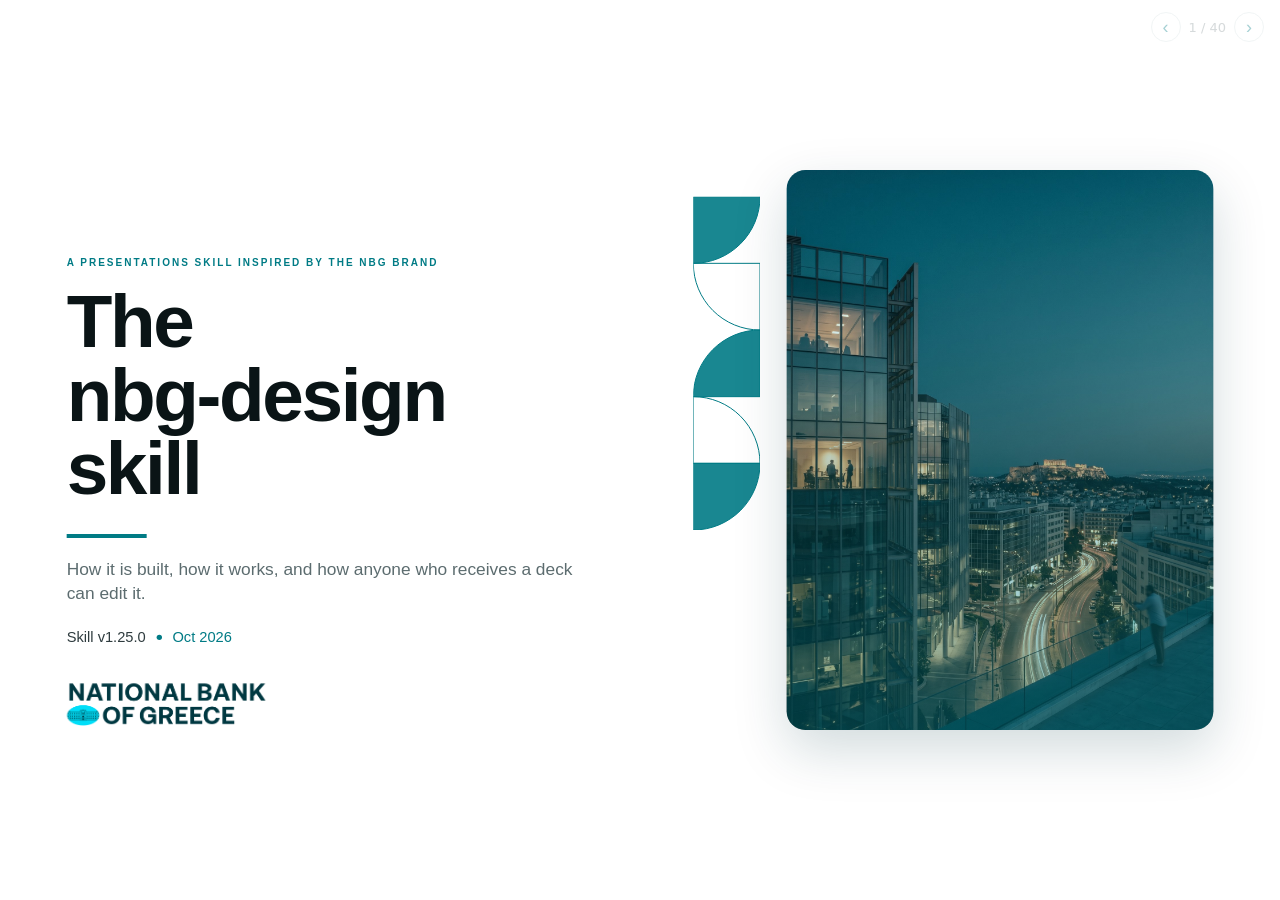
